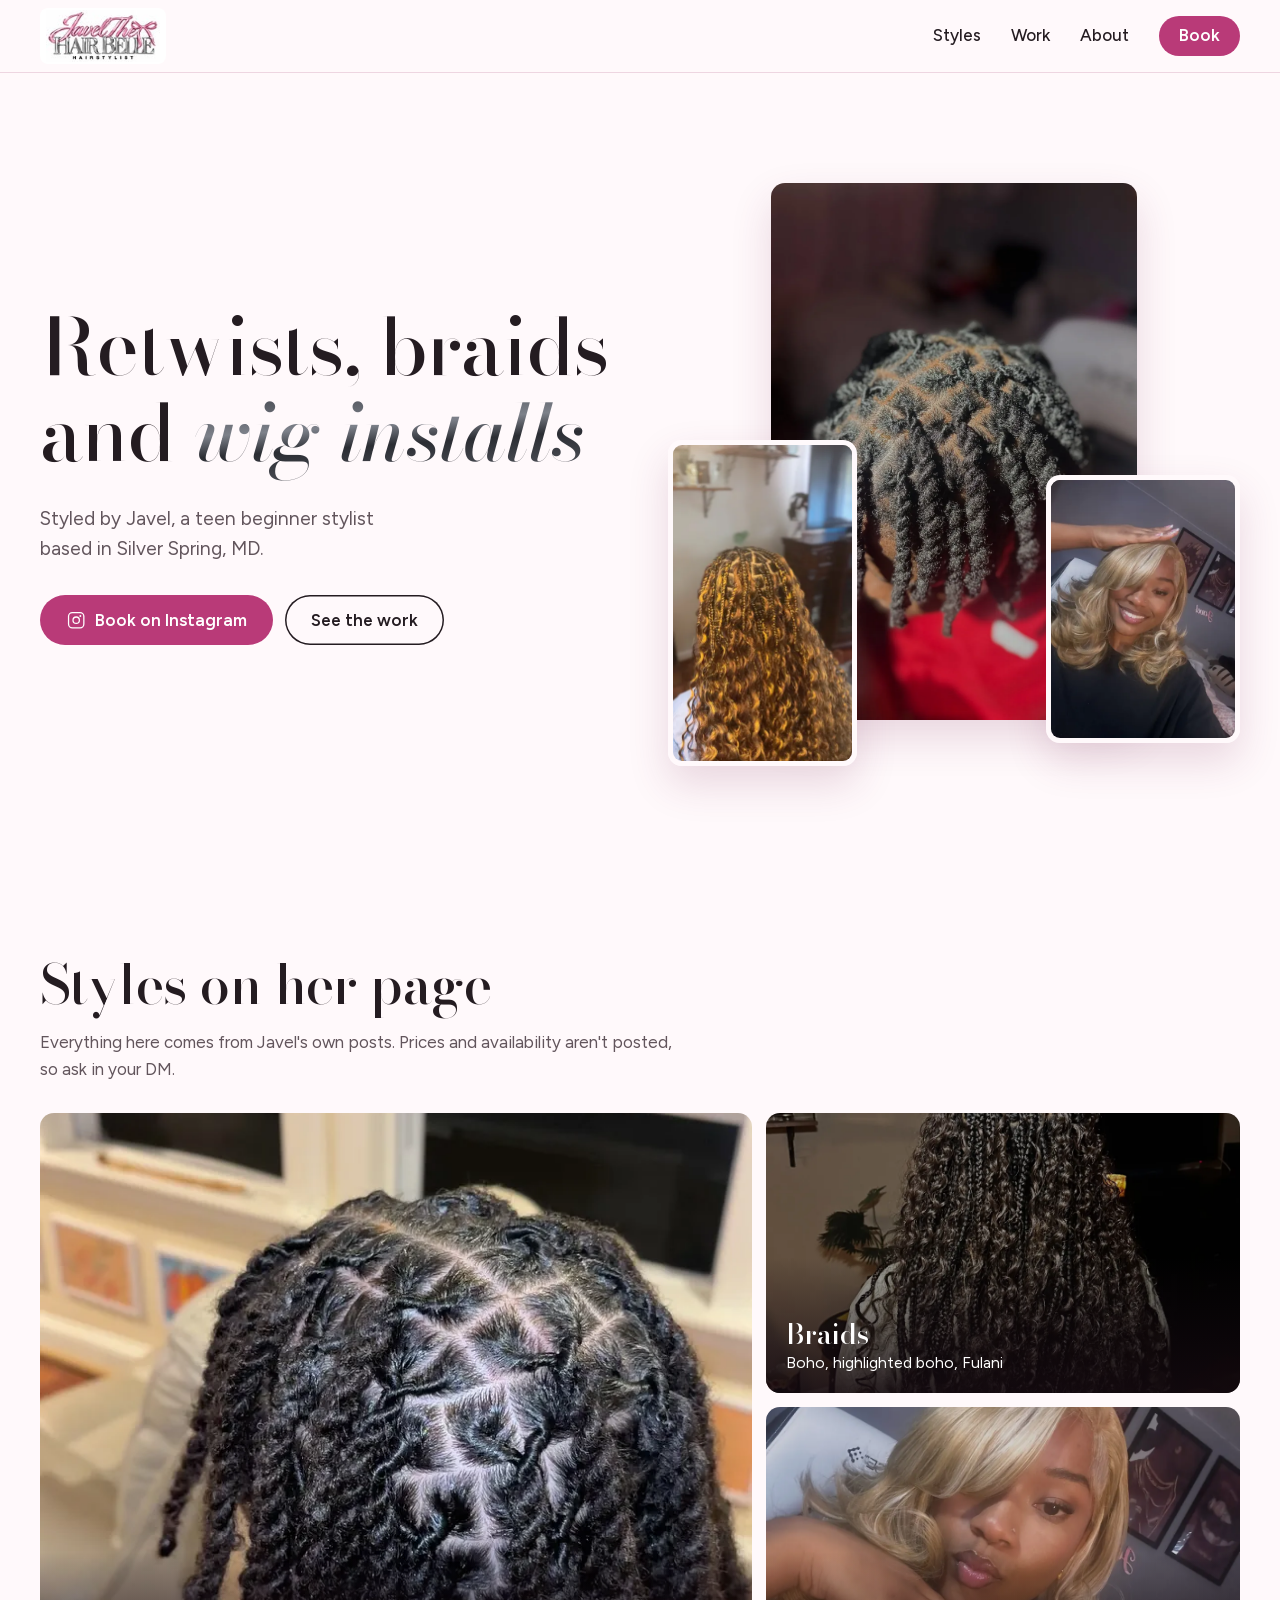
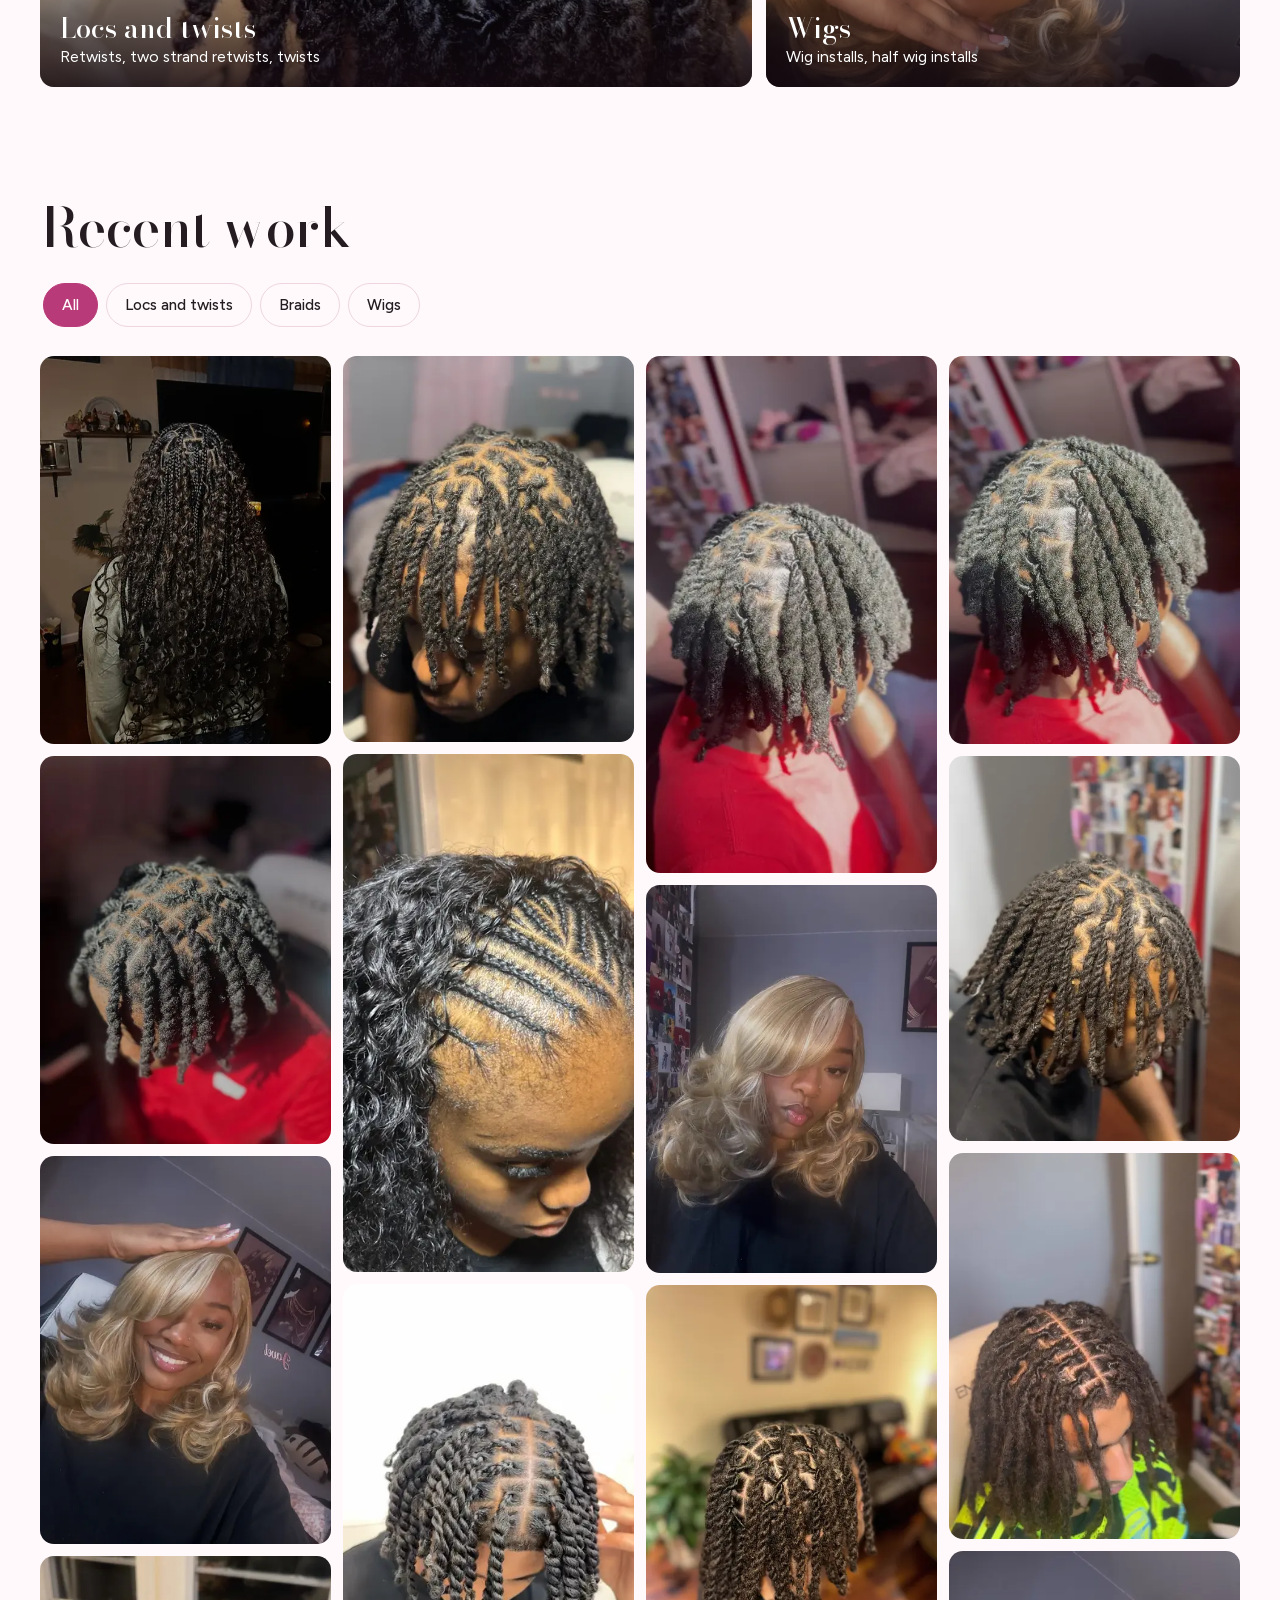
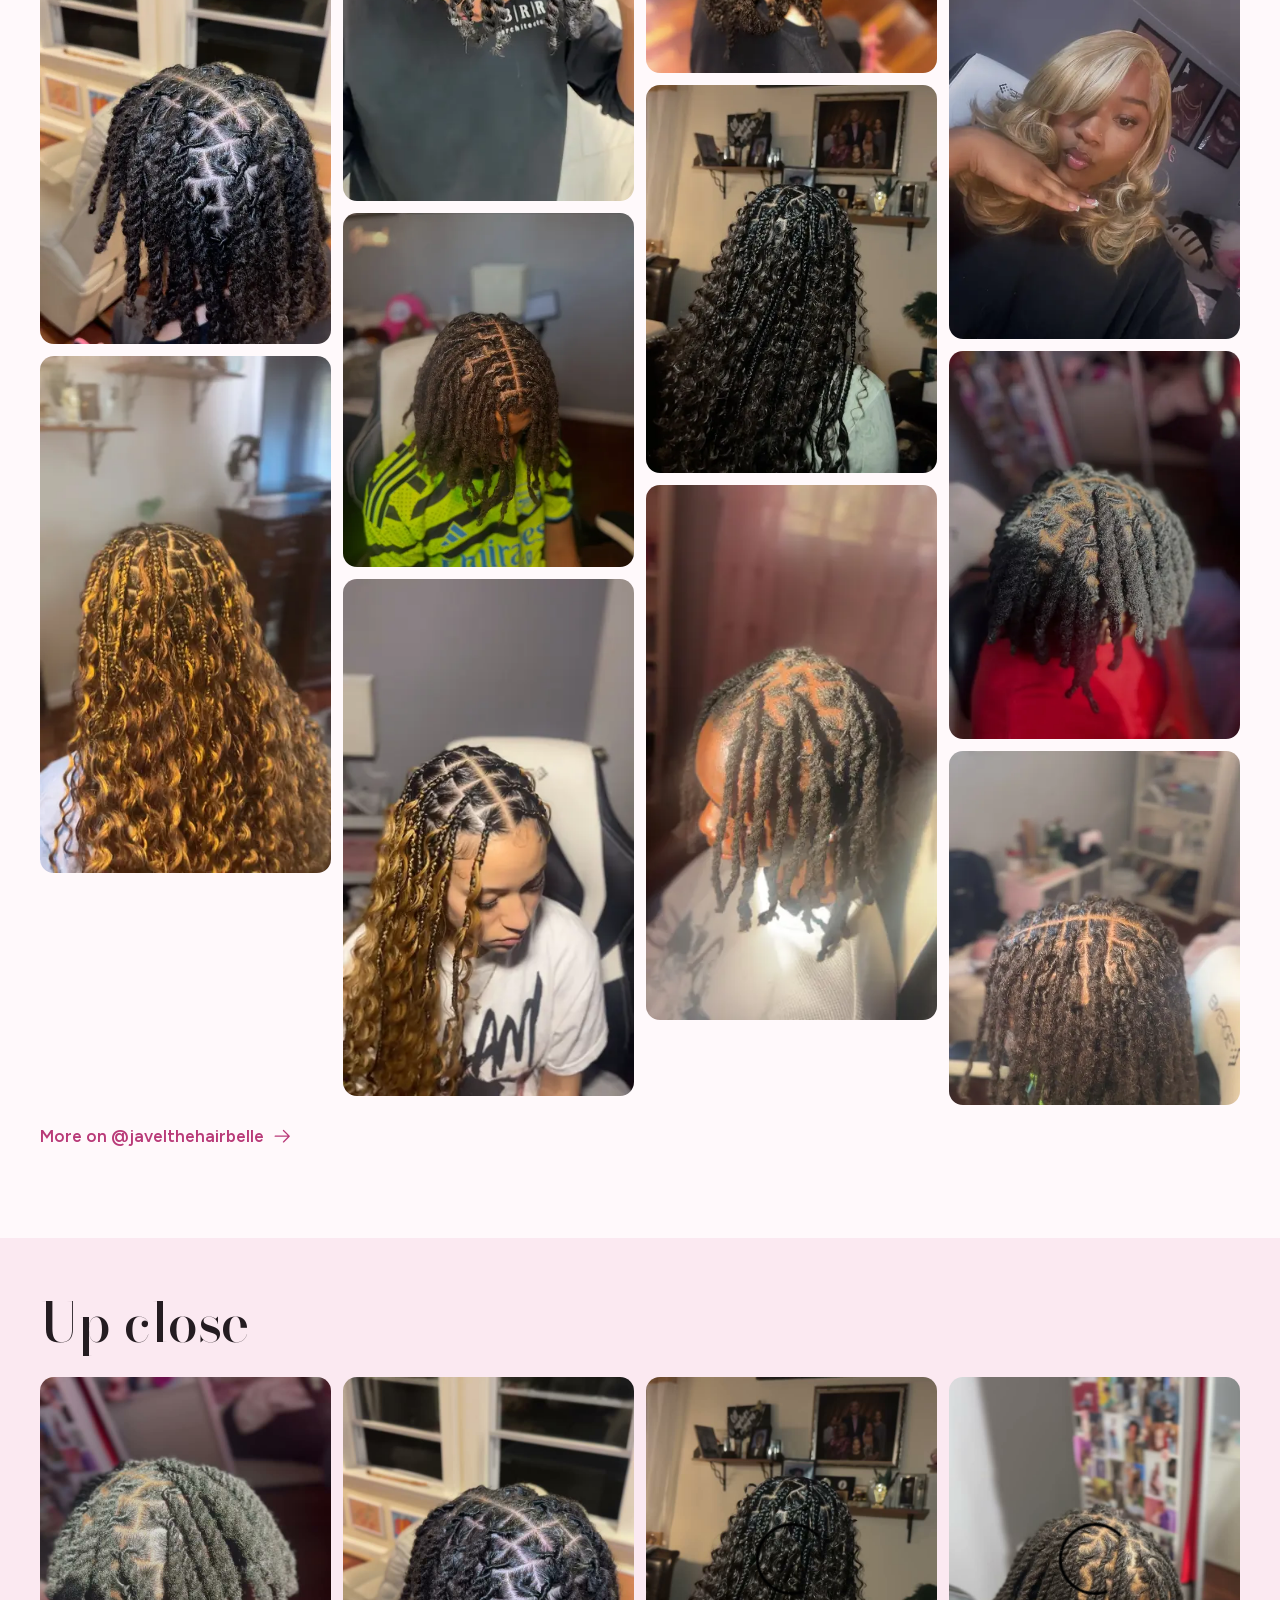
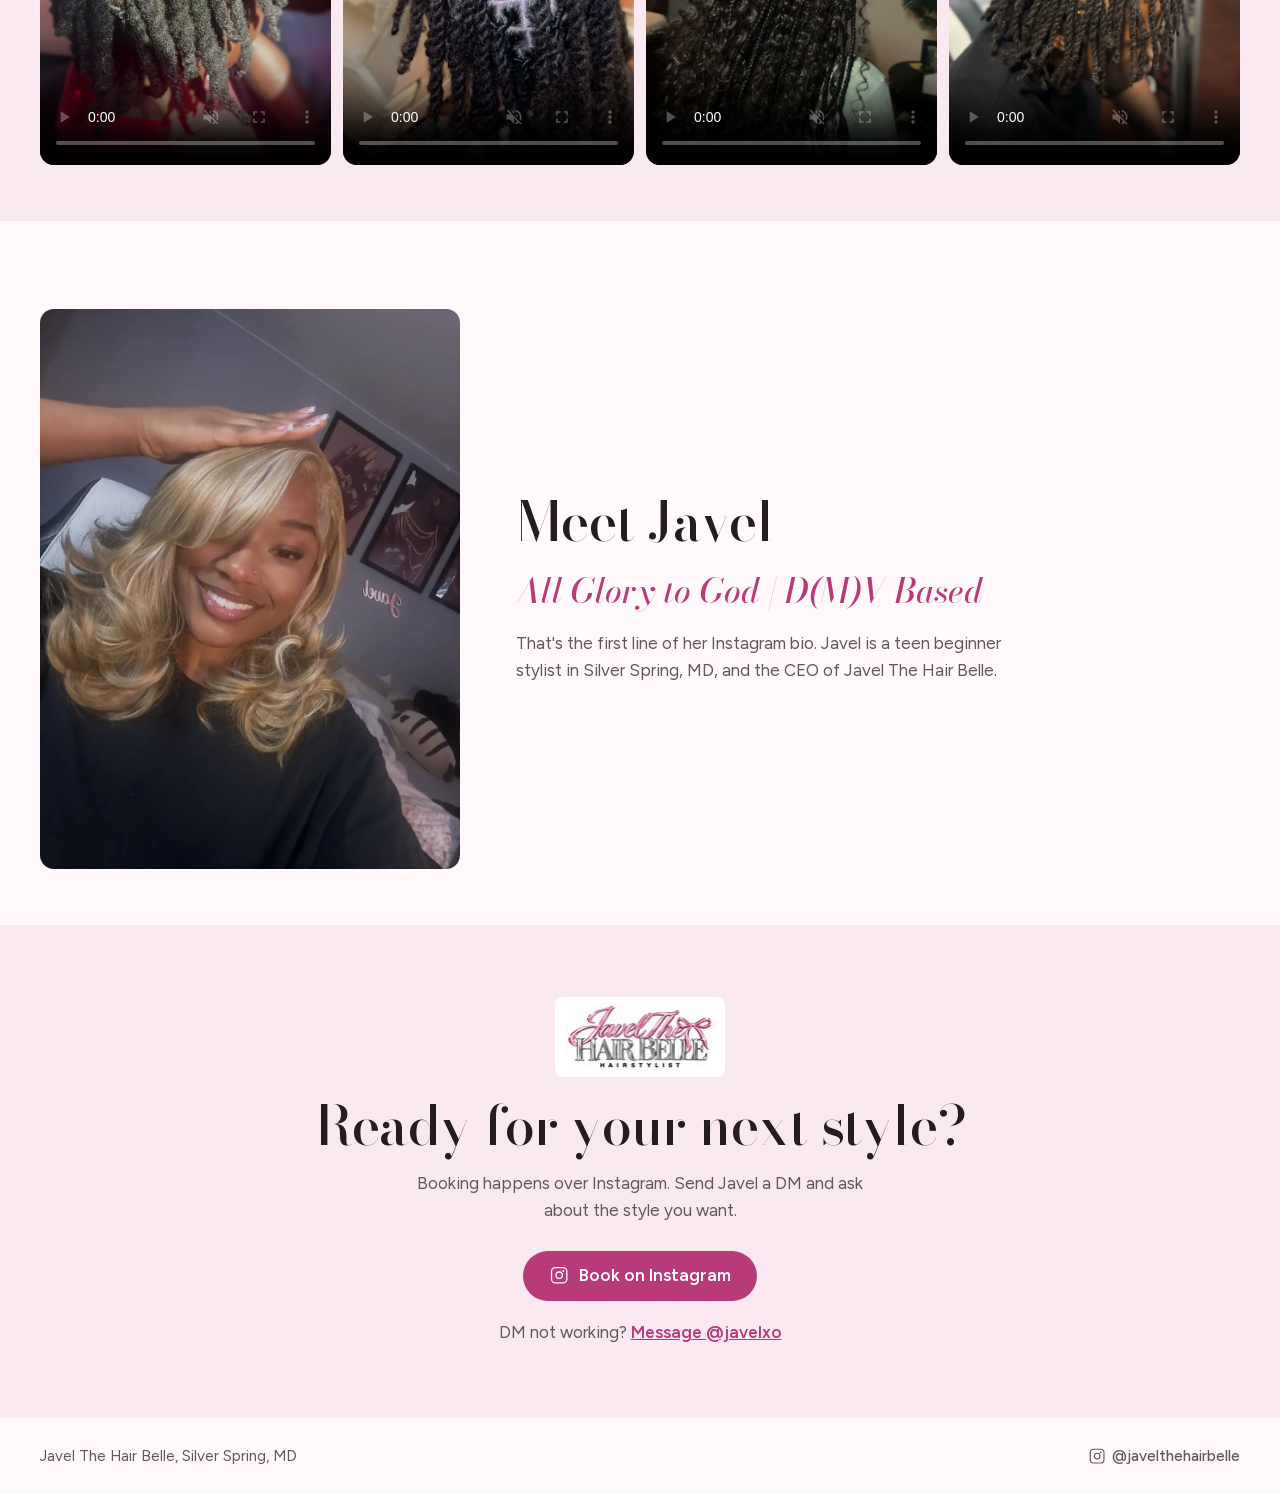
==== index.html @ 920c19b5 "Build Javel The Hair Belle portfolio site from her Instagram Real photos and clips from @javelthehai" ====
<!doctype html>
<html lang="en">
<head>
<meta charset="utf-8">
<meta name="viewport" content="width=device-width, initial-scale=1">
<title>Javel The Hair Belle | Hairstylist in Silver Spring, MD</title>
<meta name="description" content="Retwists, braids and wig installs by Javel, a teen beginner stylist based in Silver Spring, MD. See her work and book on Instagram.">
<meta name="theme-color" content="#fff9fb" media="(prefers-color-scheme: light)">
<meta name="theme-color" content="#171215" media="(prefers-color-scheme: dark)">
<meta property="og:title" content="Javel The Hair Belle">
<meta property="og:description" content="Retwists, braids and wig installs in Silver Spring, MD. Book on Instagram.">
<meta property="og:type" content="website">
<meta property="og:image" content="assets/photos/De4iuTrFjDi_i0-lg.webp">
<link rel="icon" href="assets/brand/icon-180.png">
<link rel="apple-touch-icon" href="assets/brand/icon-180.png">
<link rel="preload" href="assets/fonts/BodoniModa-normal.woff2" as="font" type="font/woff2" crossorigin>
<link rel="preload" href="assets/photos/De4iuTrFjDi_i0-lg.webp" as="image">
<link rel="stylesheet" href="styles.css">
<script type="application/ld+json">{"@context": "https://schema.org", "@type": "HairSalon", "name": "Javel The Hair Belle", "description": "Hairstylist based in Silver Spring, MD. Retwists, braids and wig installs.", "areaServed": "Silver Spring, MD", "sameAs": ["https://www.instagram.com/javelthehairbelle/"]}</script>
</head>
<body>
<a class="skip" href="#main">Skip to content</a>

<header class="top">
  <div class="wrap top-row">
    <a class="logo" href="#main" aria-label="Javel The Hair Belle, back to top"><img src="assets/brand/logo.png" alt="Javel The Hair Belle logo" width="149" height="68"></a>
    <button class="menu-btn" type="button" aria-expanded="false" aria-controls="nav" aria-label="Menu"><svg class="icon" aria-hidden="true" xmlns="http://www.w3.org/2000/svg" viewBox="0 0 256 256" fill="currentColor"><path d="M224,128a8,8,0,0,1-8,8H40a8,8,0,0,1,0-16H216A8,8,0,0,1,224,128ZM40,72H216a8,8,0,0,0,0-16H40a8,8,0,0,0,0,16ZM216,184H40a8,8,0,0,0,0,16H216a8,8,0,0,0,0-16Z"/></svg></button>
    <nav id="nav" aria-label="Main">
      <a href="#styles">Styles</a>
      <a href="#work">Work</a>
      <a href="#about">About</a>
      <a class="btn btn-small" href="#book">Book</a>
    </nav>
  </div>
</header>

<main id="main">
  <section class="hero wrap">
    <div class="hero-copy">
      <h1>Retwists, braids and <em>wig installs</em></h1>
      <p>Styled by Javel, a teen beginner stylist based in Silver Spring, MD.</p>
      <div class="actions">
        <a class="btn" href="https://ig.me/m/javelthehairbelle" target="_blank" rel="noopener"><svg class="icon" aria-hidden="true" xmlns="http://www.w3.org/2000/svg" viewBox="0 0 256 256" fill="currentColor"><path d="M128,80a48,48,0,1,0,48,48A48.05,48.05,0,0,0,128,80Zm0,80a32,32,0,1,1,32-32A32,32,0,0,1,128,160ZM176,24H80A56.06,56.06,0,0,0,24,80v96a56.06,56.06,0,0,0,56,56h96a56.06,56.06,0,0,0,56-56V80A56.06,56.06,0,0,0,176,24Zm40,152a40,40,0,0,1-40,40H80a40,40,0,0,1-40-40V80A40,40,0,0,1,80,40h96a40,40,0,0,1,40,40ZM192,76a12,12,0,1,1-12-12A12,12,0,0,1,192,76Z"/></svg>Book on Instagram</a>
        <a class="btn btn-ghost" href="#work">See the work</a>
      </div>
    </div>
    <div class="hero-art">
      <img class="a" src="assets/photos/De4iuTrFjDi_i0-lg.webp" alt="Fresh retwist with clean zigzag parts, seen from above" width="1050" height="1400" fetchpriority="high">
      <img class="b" src="assets/photos/DeCutHTJZ0e_i0.webp" alt="Long highlighted boho braids in golden blonde and black" width="360" height="640">
      <img class="c" src="assets/photos/Ddg3wsXlnAs_i2.webp" alt="Javel smiling in a honey blonde curled wig with bangs" width="480" height="640">
    </div>
  </section>

  <section class="styles wrap" id="styles">
    <h2>Styles on her page</h2>
    <p class="lede">Everything here comes from Javel's own posts. Prices and availability aren't posted, so ask in your DM.</p>
    <div class="bento">
      <a class="tile t1" href="#work" data-filter="locs">
        <img src="assets/photos/DeUgit7ljA8_i1-lg.webp" alt="" loading="lazy" width="720" height="960">
        <span class="tile-text"><strong>Locs and twists</strong>Retwists, two strand retwists, twists</span>
      </a>
      <a class="tile t2" href="#work" data-filter="braids">
        <img src="assets/photos/Ddz5wMfick7_i1-lg.webp" alt="" loading="lazy" width="1050" height="1400">
        <span class="tile-text"><strong>Braids</strong>Boho, highlighted boho, Fulani</span>
      </a>
      <a class="tile t3" href="#work" data-filter="wigs">
        <img src="assets/photos/Ddg3wsXlnAs_i1-lg.webp" alt="" loading="lazy" width="1050" height="1400">
        <span class="tile-text"><strong>Wigs</strong>Wig installs, half wig installs</span>
      </a>
    </div>
  </section>

  <section class="work wrap" id="work">
    <h2>Recent work</h2>
    <div class="filters" role="group" aria-label="Filter photos by style">
      <button type="button" data-filter="all" aria-pressed="true">All</button>
      <button type="button" data-filter="locs" aria-pressed="false">Locs and twists</button>
      <button type="button" data-filter="braids" aria-pressed="false">Braids</button>
      <button type="button" data-filter="wigs" aria-pressed="false">Wigs</button>
    </div>
    <div class="grid">
        <figure class="shot" data-group="braids"><button type="button" data-index="0" data-full="assets/photos/Ddz5wMfick7_i1-lg.webp" data-post="https://www.instagram.com/p/Ddz5wMfick7/" data-caption="Boho Braids never disappoint" aria-label="Open photo: Long boho braids with curly pieces, seen from behind"><img src="assets/photos/Ddz5wMfick7_i1.webp" alt="Long boho braids with curly pieces, seen from behind" width="480" height="640" loading="lazy" decoding="async"></button></figure>
        <figure class="shot" data-group="locs"><button type="button" data-index="1" data-full="assets/photos/De4iuTrFjDi_i0-lg.webp" data-post="https://www.instagram.com/p/De4iuTrFjDi/" data-caption="It&#x27;s getting tooooo icy out here" aria-label="Open photo: Fresh retwist with clean zigzag parts, seen from above"><img src="assets/photos/De4iuTrFjDi_i0.webp" alt="Fresh retwist with clean zigzag parts, seen from above" width="480" height="640" loading="lazy" decoding="async"></button></figure>
        <figure class="shot" data-group="wigs"><button type="button" data-index="2" data-full="assets/photos/Ddg3wsXlnAs_i2-lg.webp" data-post="https://www.instagram.com/p/Ddg3wsXlnAs/" data-caption="Wig Install on the CEO @javelxo" aria-label="Open photo: Javel smiling in a honey blonde curled wig with bangs"><img src="assets/photos/Ddg3wsXlnAs_i2.webp" alt="Javel smiling in a honey blonde curled wig with bangs" width="480" height="640" loading="lazy" decoding="async"></button></figure>
        <figure class="shot" data-group="locs"><button type="button" data-index="3" data-full="assets/photos/DeUgit7ljA8_i1-lg.webp" data-post="https://www.instagram.com/p/DeUgit7ljA8/" data-caption="Two Strand Retwist" aria-label="Open photo: Two strand retwist on shoulder length locs"><img src="assets/photos/DeUgit7ljA8_i1.webp" alt="Two strand retwist on shoulder length locs" width="480" height="640" loading="lazy" decoding="async"></button></figure>
        <figure class="shot" data-group="braids"><button type="button" data-index="4" data-full="assets/photos/DeCutHTJZ0e_i0-lg.webp" data-post="https://www.instagram.com/reel/DeCutHTJZ0e/" data-caption="Highlighted boho braids" aria-label="Open photo: Long highlighted boho braids in golden blonde and black"><img src="assets/photos/DeCutHTJZ0e_i0.webp" alt="Long highlighted boho braids in golden blonde and black" width="360" height="640" loading="lazy" decoding="async"></button></figure>
        <figure class="shot" data-group="locs"><button type="button" data-index="5" data-full="assets/photos/De0pLo7Fg4z_i1-lg.webp" data-post="https://www.instagram.com/p/De0pLo7Fg4z/" data-caption="Two Strand Retwist" aria-label="Open photo: Two strand retwist with neat parts, seen from above"><img src="assets/photos/De0pLo7Fg4z_i1.webp" alt="Two strand retwist with neat parts, seen from above" width="482" height="640" loading="lazy" decoding="async"></button></figure>
        <figure class="shot" data-group="braids wigs"><button type="button" data-index="6" data-full="assets/photos/DeW0W3KBqu6_i0-lg.webp" data-post="https://www.instagram.com/reel/DeW0W3KBqu6/" data-caption="Fulani Braids + Half Wig Install" aria-label="Open photo: Fulani braids at the front with a curly half wig"><img src="assets/photos/DeW0W3KBqu6_i0.webp" alt="Fulani braids at the front with a curly half wig" width="360" height="640" loading="lazy" decoding="async"></button></figure>
        <figure class="shot" data-group="locs"><button type="button" data-index="7" data-full="assets/photos/Ddl0-rFB58I_i0-lg.webp" data-post="https://www.instagram.com/reel/Ddl0-rFB58I/" data-caption="We heard winters coming so we had to bring out the ice" aria-label="Open photo: Chunky black twists with clean square parts"><img src="assets/photos/Ddl0-rFB58I_i0.webp" alt="Chunky black twists with clean square parts" width="360" height="640" loading="lazy" decoding="async"></button></figure>
        <figure class="shot" data-group="locs"><button type="button" data-index="8" data-full="assets/photos/DdANRCtiXlJ_i0-lg.webp" data-post="https://www.instagram.com/p/DdANRCtiXlJ/" data-caption="Good reliable retwist" aria-label="Open photo: Retwisted locs with straight parts, seen from behind"><img src="assets/photos/DdANRCtiXlJ_i0.webp" alt="Retwisted locs with straight parts, seen from behind" width="526" height="640" loading="lazy" decoding="async"></button></figure>
        <figure class="shot" data-group="braids"><button type="button" data-index="9" data-full="assets/photos/DeZpnrmBKJW_i0-lg.webp" data-post="https://www.instagram.com/reel/DeZpnrmBKJW/" data-caption="This color" aria-label="Open photo: Boho braids with golden brown highlights and crisp parts"><img src="assets/photos/DeZpnrmBKJW_i0.webp" alt="Boho braids with golden brown highlights and crisp parts" width="360" height="640" loading="lazy" decoding="async"></button></figure>
        <figure class="shot" data-group="locs"><button type="button" data-index="10" data-full="assets/photos/De4iTuHhBvc_i0-lg.webp" data-post="https://www.instagram.com/reel/De4iTuHhBvc/" data-caption="Rate the retwist 1-10" aria-label="Open photo: Retwist with zigzag parts on locs"><img src="assets/photos/De4iTuHhBvc_i0.webp" alt="Retwist with zigzag parts on locs" width="360" height="640" loading="lazy" decoding="async"></button></figure>
        <figure class="shot" data-group="wigs"><button type="button" data-index="11" data-full="assets/photos/Ddg3wsXlnAs_i0-lg.webp" data-post="https://www.instagram.com/p/Ddg3wsXlnAs/" data-caption="Wig Install on the CEO @javelxo" aria-label="Open photo: Side view of a honey blonde wig with soft curls"><img src="assets/photos/Ddg3wsXlnAs_i0.webp" alt="Side view of a honey blonde wig with soft curls" width="480" height="640" loading="lazy" decoding="async"></button></figure>
        <figure class="shot" data-group="locs"><button type="button" data-index="12" data-full="assets/photos/DeUgit7ljA8_i0-lg.webp" data-post="https://www.instagram.com/p/DeUgit7ljA8/" data-caption="Two Strand Retwist" aria-label="Open photo: Two strand retwist seen from behind in a living room"><img src="assets/photos/DeUgit7ljA8_i0.webp" alt="Two strand retwist seen from behind in a living room" width="480" height="640" loading="lazy" decoding="async"></button></figure>
        <figure class="shot" data-group="braids"><button type="button" data-index="13" data-full="assets/photos/Ddz5wMfick7_i0-lg.webp" data-post="https://www.instagram.com/p/Ddz5wMfick7/" data-caption="Boho Braids never disappoint" aria-label="Open photo: Boho braids with curly ends, close view from behind"><img src="assets/photos/Ddz5wMfick7_i0.webp" alt="Boho braids with curly ends, close view from behind" width="480" height="640" loading="lazy" decoding="async"></button></figure>
        <figure class="shot" data-group="locs"><button type="button" data-index="14" data-full="assets/photos/De4RaWKBJGE_i0-lg.webp" data-post="https://www.instagram.com/reel/De4RaWKBJGE/" data-caption="Retwist Szn" aria-label="Open photo: Retwisted locs in warm window light, side view"><img src="assets/photos/De4RaWKBJGE_i0.webp" alt="Retwisted locs in warm window light, side view" width="348" height="640" loading="lazy" decoding="async"></button></figure>
        <figure class="shot" data-group="locs"><button type="button" data-index="15" data-full="assets/photos/De4iuTrFjDi_i2-lg.webp" data-post="https://www.instagram.com/p/De4iuTrFjDi/" data-caption="It&#x27;s getting tooooo icy out here" aria-label="Open photo: Close view of a retwist with detailed parts"><img src="assets/photos/De4iuTrFjDi_i2.webp" alt="Close view of a retwist with detailed parts" width="480" height="640" loading="lazy" decoding="async"></button></figure>
        <figure class="shot" data-group="locs"><button type="button" data-index="16" data-full="assets/photos/De0pLo7Fg4z_i0-lg.webp" data-post="https://www.instagram.com/p/De0pLo7Fg4z/" data-caption="Two Strand Retwist" aria-label="Open photo: Two strand retwist from the side"><img src="assets/photos/De0pLo7Fg4z_i0.webp" alt="Two strand retwist from the side" width="483" height="640" loading="lazy" decoding="async"></button></figure>
        <figure class="shot" data-group="locs"><button type="button" data-index="17" data-full="assets/photos/DdANRCtiXlJ_i1-lg.webp" data-post="https://www.instagram.com/p/DdANRCtiXlJ/" data-caption="Good reliable retwist" aria-label="Open photo: Retwisted locs with neat parts, angled from the front"><img src="assets/photos/DdANRCtiXlJ_i1.webp" alt="Retwisted locs with neat parts, angled from the front" width="483" height="640" loading="lazy" decoding="async"></button></figure>
        <figure class="shot" data-group="wigs"><button type="button" data-index="18" data-full="assets/photos/Ddg3wsXlnAs_i1-lg.webp" data-post="https://www.instagram.com/p/Ddg3wsXlnAs/" data-caption="Wig Install on the CEO @javelxo" aria-label="Open photo: Javel posing in a blonde curled wig with bangs"><img src="assets/photos/Ddg3wsXlnAs_i1.webp" alt="Javel posing in a blonde curled wig with bangs" width="480" height="640" loading="lazy" decoding="async"></button></figure>
        <figure class="shot" data-group="locs"><button type="button" data-index="19" data-full="assets/photos/De4iuTrFjDi_i1-lg.webp" data-post="https://www.instagram.com/p/De4iuTrFjDi/" data-caption="It&#x27;s getting tooooo icy out here" aria-label="Open photo: Retwist with zigzag parts, side angle"><img src="assets/photos/De4iuTrFjDi_i1.webp" alt="Retwist with zigzag parts, side angle" width="480" height="640" loading="lazy" decoding="async"></button></figure>
        <figure class="shot" data-group="locs"><button type="button" data-index="20" data-full="assets/photos/DdANRCtiXlJ_i2-lg.webp" data-post="https://www.instagram.com/p/DdANRCtiXlJ/" data-caption="Good reliable retwist" aria-label="Open photo: Long locs freshly retwisted, seen from behind"><img src="assets/photos/DdANRCtiXlJ_i2.webp" alt="Long locs freshly retwisted, seen from behind" width="526" height="640" loading="lazy" decoding="async"></button></figure>
    </div>
    <a class="more" href="https://www.instagram.com/javelthehairbelle/" target="_blank" rel="noopener">More on @javelthehairbelle <svg class="icon" aria-hidden="true" xmlns="http://www.w3.org/2000/svg" viewBox="0 0 256 256" fill="currentColor"><path d="M221.66,133.66l-72,72a8,8,0,0,1-11.32-11.32L196.69,136H40a8,8,0,0,1,0-16H196.69L138.34,61.66a8,8,0,0,1,11.32-11.32l72,72A8,8,0,0,1,221.66,133.66Z"/></svg></a>
  </section>

  <section class="clips" aria-labelledby="clips-title">
    <div class="wrap">
      <h2 id="clips-title">Up close</h2>
    </div>
    <div class="clip-row">
        <video muted loop playsinline preload="none" poster="assets/clips/De4iuTrFjDi_v0.jpg" aria-label="Retwist close-up video"><source src="assets/clips/De4iuTrFjDi_v0.mp4" type="video/mp4"></video>
        <video muted loop playsinline preload="none" poster="assets/clips/DeUgit7ljA8_v0.jpg" aria-label="Two strand retwist close-up video"><source src="assets/clips/DeUgit7ljA8_v0.mp4" type="video/mp4"></video>
        <video muted loop playsinline preload="none" poster="assets/clips/Ddz5wMfick7_v0.jpg" aria-label="Boho braids close-up video"><source src="assets/clips/Ddz5wMfick7_v0.mp4" type="video/mp4"></video>
        <video muted loop playsinline preload="none" poster="assets/clips/De0pLo7Fg4z_v0.jpg" aria-label="Two strand retwist video from the side"><source src="assets/clips/De0pLo7Fg4z_v0.mp4" type="video/mp4"></video>
    </div>
  </section>

  <section class="about wrap" id="about">
    <img src="assets/photos/Ddg3wsXlnAs_i2-lg.webp" alt="Javel smiling in a honey blonde curled wig with bangs" loading="lazy" width="1050" height="1400">
    <div>
      <h2>Meet Javel</h2>
      <blockquote>All Glory to God | D(M)V Based</blockquote>
      <p>That's the first line of her Instagram bio. Javel is a teen beginner stylist in Silver Spring, MD, and the CEO of Javel The Hair Belle.</p>
    </div>
  </section>

  <section class="book" id="book">
    <div class="wrap">
      <img class="book-logo" src="assets/brand/logo.png" alt="" width="149" height="68">
      <h2>Ready for your next style?</h2>
      <p>Booking happens over Instagram. Send Javel a DM and ask about the style you want.</p>
      <a class="btn" href="https://ig.me/m/javelthehairbelle" target="_blank" rel="noopener"><svg class="icon" aria-hidden="true" xmlns="http://www.w3.org/2000/svg" viewBox="0 0 256 256" fill="currentColor"><path d="M128,80a48,48,0,1,0,48,48A48.05,48.05,0,0,0,128,80Zm0,80a32,32,0,1,1,32-32A32,32,0,0,1,128,160ZM176,24H80A56.06,56.06,0,0,0,24,80v96a56.06,56.06,0,0,0,56,56h96a56.06,56.06,0,0,0,56-56V80A56.06,56.06,0,0,0,176,24Zm40,152a40,40,0,0,1-40,40H80a40,40,0,0,1-40-40V80A40,40,0,0,1,80,40h96a40,40,0,0,1,40,40ZM192,76a12,12,0,1,1-12-12A12,12,0,0,1,192,76Z"/></svg>Book on Instagram</a>
      <p class="alt">DM not working? <a href="https://ig.me/m/javelxo" target="_blank" rel="noopener">Message @javelxo</a></p>
    </div>
  </section>
</main>

<footer class="foot wrap">
  <span>Javel The Hair Belle, Silver Spring, MD</span>
  <a href="https://www.instagram.com/javelthehairbelle/" target="_blank" rel="noopener"><svg class="icon" aria-hidden="true" xmlns="http://www.w3.org/2000/svg" viewBox="0 0 256 256" fill="currentColor"><path d="M128,80a48,48,0,1,0,48,48A48.05,48.05,0,0,0,128,80Zm0,80a32,32,0,1,1,32-32A32,32,0,0,1,128,160ZM176,24H80A56.06,56.06,0,0,0,24,80v96a56.06,56.06,0,0,0,56,56h96a56.06,56.06,0,0,0,56-56V80A56.06,56.06,0,0,0,176,24Zm40,152a40,40,0,0,1-40,40H80a40,40,0,0,1-40-40V80A40,40,0,0,1,80,40h96a40,40,0,0,1,40,40ZM192,76a12,12,0,1,1-12-12A12,12,0,0,1,192,76Z"/></svg>@javelthehairbelle</a>
</footer>

<a class="sticky-book" href="https://ig.me/m/javelthehairbelle" target="_blank" rel="noopener"><svg class="icon" aria-hidden="true" xmlns="http://www.w3.org/2000/svg" viewBox="0 0 256 256" fill="currentColor"><path d="M128,80a48,48,0,1,0,48,48A48.05,48.05,0,0,0,128,80Zm0,80a32,32,0,1,1,32-32A32,32,0,0,1,128,160ZM176,24H80A56.06,56.06,0,0,0,24,80v96a56.06,56.06,0,0,0,56,56h96a56.06,56.06,0,0,0,56-56V80A56.06,56.06,0,0,0,176,24Zm40,152a40,40,0,0,1-40,40H80a40,40,0,0,1-40-40V80A40,40,0,0,1,80,40h96a40,40,0,0,1,40,40ZM192,76a12,12,0,1,1-12-12A12,12,0,0,1,192,76Z"/></svg>Book on Instagram</a>

<dialog class="box" aria-label="Photo viewer">
  <button class="box-close" type="button" aria-label="Close"><svg class="icon" aria-hidden="true" xmlns="http://www.w3.org/2000/svg" viewBox="0 0 256 256" fill="currentColor"><path d="M205.66,194.34a8,8,0,0,1-11.32,11.32L128,139.31,61.66,205.66a8,8,0,0,1-11.32-11.32L116.69,128,50.34,61.66A8,8,0,0,1,61.66,50.34L128,116.69l66.34-66.35a8,8,0,0,1,11.32,11.32L139.31,128Z"/></svg></button>
  <button class="box-nav prev" type="button" aria-label="Previous photo"><svg class="icon" aria-hidden="true" xmlns="http://www.w3.org/2000/svg" viewBox="0 0 256 256" fill="currentColor"><path d="M165.66,202.34a8,8,0,0,1-11.32,11.32l-80-80a8,8,0,0,1,0-11.32l80-80a8,8,0,0,1,11.32,11.32L91.31,128Z"/></svg></button>
  <figure>
    <img alt="">
    <figcaption><span></span><a target="_blank" rel="noopener">View post <svg class="icon" aria-hidden="true" xmlns="http://www.w3.org/2000/svg" viewBox="0 0 256 256" fill="currentColor"><path d="M221.66,133.66l-72,72a8,8,0,0,1-11.32-11.32L196.69,136H40a8,8,0,0,1,0-16H196.69L138.34,61.66a8,8,0,0,1,11.32-11.32l72,72A8,8,0,0,1,221.66,133.66Z"/></svg></a></figcaption>
  </figure>
  <button class="box-nav next" type="button" aria-label="Next photo"><svg class="icon" aria-hidden="true" xmlns="http://www.w3.org/2000/svg" viewBox="0 0 256 256" fill="currentColor"><path d="M181.66,133.66l-80,80a8,8,0,0,1-11.32-11.32L164.69,128,90.34,53.66a8,8,0,0,1,11.32-11.32l80,80A8,8,0,0,1,181.66,133.66Z"/></svg></button>
</dialog>

<script src="script.js" defer></script>
</body>
</html>
---- styles.css ----
@font-face { font-family: "Bodoni Moda"; src: url(assets/fonts/BodoniModa-normal.woff2) format("woff2"); font-weight: 400 700; font-style: normal; font-display: swap; }
@font-face { font-family: "Bodoni Moda"; src: url(assets/fonts/BodoniModa-italic.woff2) format("woff2"); font-weight: 400 700; font-style: italic; font-display: swap; }
@font-face { font-family: "Figtree"; src: url(assets/fonts/Figtree-normal.woff2) format("woff2"); font-weight: 400 700; font-display: swap; }

/* Colors come from her logo: satin pink script on chrome lettering. */
:root {
  --bg: #fff9fb;
  --tint: #fbe9f1;
  --text: #241c21;
  --muted: #62555c;
  --line: #eed6e1;
  --pink: #b93a78;
  --on-pink: #fff;
  --chrome: linear-gradient(176deg, #33363c 8%, #7d818a 44%, #2b2d33 58%, #5d6068 92%);
  --radius: 14px;
  --shadow: 0 18px 40px rgb(120 40 80 / .16);
  --ease: cubic-bezier(.16, 1, .3, 1);
}
@media (prefers-color-scheme: dark) {
  :root {
    --bg: #171215;
    --tint: #24191f;
    --text: #f7eff3;
    --muted: #c4b5bd;
    --line: #3a2a32;
    --pink: #f28dbb;
    --on-pink: #2a1420;
    --chrome: linear-gradient(176deg, #f4f5f7 8%, #a9adb5 46%, #e8e9ec 60%, #b9bcc3 92%);
    --shadow: 0 18px 40px rgb(0 0 0 / .45);
  }
}

* { box-sizing: border-box; }
html { scroll-behavior: smooth; scroll-padding-top: 88px; -webkit-text-size-adjust: 100%; }
body { margin: 0; background: var(--bg); color: var(--text); font: 400 17px/1.6 Figtree, system-ui, sans-serif; }
img, video { display: block; max-width: 100%; }
a { color: inherit; }
h1, h2 { font-family: "Bodoni Moda", Didot, serif; font-weight: 500; letter-spacing: -.01em; line-height: 1.08; margin: 0; }
h2 { font-size: clamp(2.2rem, 5vw, 3.4rem); }
.wrap { width: min(1240px, 100%); margin-inline: auto; padding-inline: 20px; }
.icon { width: 1.2em; height: 1.2em; flex: none; }
:focus-visible { outline: 3px solid var(--pink); outline-offset: 3px; border-radius: 4px; }

.skip { position: absolute; left: 12px; top: -60px; z-index: 30; background: var(--pink); color: var(--on-pink); padding: 10px 14px; border-radius: 8px; }
.skip:focus { top: 12px; }

.btn { display: inline-flex; align-items: center; justify-content: center; gap: 9px; min-height: 50px; padding: 0 26px; border-radius: 999px; background: var(--pink); color: var(--on-pink); font-weight: 600; text-decoration: none; white-space: nowrap; transition: transform .25s var(--ease), box-shadow .25s var(--ease); }
.btn:hover { transform: translateY(-2px); box-shadow: var(--shadow); }
.btn:active { transform: scale(.98); }
.btn-ghost { background: transparent; color: var(--text); box-shadow: inset 0 0 0 1.5px var(--text); }
.btn-small { min-height: 40px; padding: 0 20px; }

.top { position: sticky; top: 0; z-index: 10; background: color-mix(in srgb, var(--bg) 92%, transparent); backdrop-filter: blur(10px); border-bottom: 1px solid var(--line); }
.top-row { display: flex; align-items: center; justify-content: space-between; height: 72px; }
/* The only logo file available is 150px wide, so it stays small. White chip keeps it clean in dark mode. */
.logo { display: block; background: #fff; border-radius: 8px; padding: 2px 6px; }
.logo img { height: 52px; width: auto; }
.top nav { display: flex; align-items: center; gap: 30px; }
.top nav a:not(.btn) { text-decoration: none; font-weight: 500; }
.top nav a:not(.btn):hover { color: var(--pink); }
.menu-btn { display: none; width: 46px; height: 46px; place-items: center; background: none; border: 0; color: var(--text); font-size: 22px; cursor: pointer; }

.hero { display: grid; grid-template-columns: 1fr 1fr; gap: 56px; align-items: center; padding-block: 48px 72px; min-height: calc(100dvh - 73px); }
.hero h1 { font-size: clamp(3rem, 6.2vw, 5.2rem); padding-bottom: .08em; }
.hero h1 em { font-style: italic; color: transparent; background: var(--chrome); -webkit-background-clip: text; background-clip: text; padding-right: .08em; }
.hero p { font-size: 1.2rem; color: var(--muted); max-width: 30ch; margin: 22px 0 30px; }
.actions { display: flex; flex-wrap: wrap; gap: 12px; }
.hero-art { position: relative; aspect-ratio: 1 / 1.02; }
.hero-art img { position: absolute; object-fit: cover; border-radius: var(--radius); box-shadow: var(--shadow); }
.hero-art .a { width: 64%; height: 92%; left: 18%; top: 0; }
.hero-art .b { width: 33%; height: 56%; left: 0; bottom: 0; border: 5px solid var(--bg); }
.hero-art .c { width: 34%; height: 46%; right: 0; bottom: 4%; border: 5px solid var(--bg); }

.styles { padding-block: 56px; }
.lede { color: var(--muted); max-width: 58ch; margin: 14px 0 30px; }
.bento { display: grid; grid-template-columns: 1.5fr 1fr; grid-template-rows: 280px 280px; gap: 14px; }
.tile { position: relative; overflow: hidden; border-radius: var(--radius); text-decoration: none; color: #fff; background: #2a2026; }
.tile.t1 { grid-row: span 2; }
.tile img { width: 100%; height: 100%; object-fit: cover; transition: transform .7s var(--ease); }
.tile:hover img { transform: scale(1.04); }
.tile-text { position: absolute; inset: auto 0 0; padding: 60px 20px 18px; background: linear-gradient(transparent, rgb(20 10 16 / .82)); font-size: .98rem; }
.tile-text strong { display: block; font: 500 1.75rem/1.15 "Bodoni Moda", serif; }

.work { padding-block: 56px; }
.filters { display: flex; gap: 8px; margin: 22px 0 26px; overflow-x: auto; scrollbar-width: none; padding: 3px; }
.filters button { flex: none; min-height: 44px; padding: 0 18px; border-radius: 999px; border: 1.5px solid var(--line); background: none; color: var(--text); font: 500 .96rem Figtree, sans-serif; cursor: pointer; transition: background .2s, color .2s; }
.filters button:hover { border-color: var(--pink); }
.filters button[aria-pressed="true"] { background: var(--pink); border-color: var(--pink); color: var(--on-pink); }
.grid { columns: 4; column-gap: 12px; }
.shot { margin: 0 0 12px; break-inside: avoid; }
.shot[hidden] { display: none; }
.shot button { display: block; width: 100%; padding: 0; border: 0; background: var(--tint); border-radius: var(--radius); overflow: hidden; cursor: zoom-in; }
.shot img { width: 100%; height: auto; transition: transform .6s var(--ease); }
.shot button:hover img { transform: scale(1.03); }
.more { display: inline-flex; align-items: center; gap: 8px; margin-top: 18px; color: var(--pink); font-weight: 600; text-decoration: none; }
.more:hover { text-decoration: underline; }

.clips { background: var(--tint); padding-block: 56px; margin-block: 32px; }
.clip-row { display: grid; grid-auto-flow: column; grid-auto-columns: minmax(230px, 1fr); gap: 12px; overflow-x: auto; scroll-snap-type: x proximity; width: min(1240px, 100%); margin: 24px auto 0; padding-inline: 20px; }
.clip-row video { width: 100%; aspect-ratio: 3 / 4; object-fit: cover; border-radius: var(--radius); scroll-snap-align: center; background: var(--line); }

.about { display: grid; grid-template-columns: minmax(0, 420px) 1fr; gap: 56px; align-items: center; padding-block: 56px; }
.about img { border-radius: var(--radius); width: 100%; height: auto; }
.about blockquote { margin: 18px 0; font: italic 500 clamp(1.5rem, 3vw, 2.1rem)/1.25 "Bodoni Moda", serif; color: var(--pink); }
.about p { color: var(--muted); max-width: 46ch; margin: 0; }

.book { background: var(--tint); text-align: center; padding-block: 72px; }
.book-logo { width: 150px; height: auto; margin: 0 auto 20px; padding: 6px 10px; background: #fff; border-radius: 8px; box-sizing: content-box; }
.book p { color: var(--muted); max-width: 44ch; margin: 14px auto 26px; }
.book .alt { margin: 18px auto 0; }
.book .alt a { color: var(--pink); font-weight: 600; }

.foot { display: flex; flex-wrap: wrap; justify-content: space-between; gap: 10px; padding-block: 26px; color: var(--muted); font-size: .95rem; }
.foot a { display: inline-flex; align-items: center; gap: 6px; text-decoration: none; font-weight: 500; }
.foot a:hover { color: var(--pink); }

.sticky-book { display: none; }

.box { border: 0; padding: 0; background: rgb(18 10 14 / .96); color: #fff; width: 100vw; height: 100dvh; max-width: none; max-height: none; }
.box::backdrop { background: rgb(18 10 14 / .96); }
.box[open] { display: grid; grid-template-columns: 64px minmax(0, 1fr) 64px; align-items: center; }
.box figure { margin: 0; grid-column: 2; display: grid; justify-items: center; gap: 12px; }
.box img { max-height: calc(100dvh - 96px); max-width: 100%; width: auto; border-radius: 8px; }
.box figcaption { display: flex; flex-wrap: wrap; justify-content: center; gap: 4px 18px; font-size: .98rem; padding-inline: 8px; }
.box figcaption a { display: inline-flex; align-items: center; gap: 6px; color: #f7a9cd; font-weight: 600; }
.box button { display: grid; place-items: center; width: 48px; height: 48px; border: 0; border-radius: 999px; background: rgb(255 255 255 / .12); color: #fff; font-size: 20px; cursor: pointer; }
.box button:hover { background: rgb(255 255 255 / .24); }
.box .prev { grid-column: 1; grid-row: 1; justify-self: center; }
.box .next { grid-column: 3; grid-row: 1; justify-self: center; }
.box-close { position: absolute; top: 12px; right: 12px; z-index: 1; }

@media (prefers-reduced-motion: no-preference) {
  .hero-copy > * { animation: rise .8s var(--ease) both; }
  .hero-copy > :nth-child(2) { animation-delay: .08s; }
  .hero-copy > :nth-child(3) { animation-delay: .16s; }
  .hero-art img { animation: rise .9s var(--ease) both .1s; }
  .hero-art .b { animation-delay: .22s; }
  .hero-art .c { animation-delay: .32s; }
  @keyframes rise { from { opacity: 0; transform: translateY(18px); } }
}
@media (prefers-reduced-motion: reduce) {
  html { scroll-behavior: auto; }
  *, *::before, *::after { transition: none !important; animation: none !important; }
}

@media (max-width: 1000px) {
  .grid { columns: 3; }
}
@media (max-width: 767px) {
  body { padding-bottom: 76px; }
  .top-row { height: 64px; }
  .logo img { height: 46px; }
  .menu-btn { display: grid; }
  .top nav { display: none; position: absolute; inset: 100% 0 auto; flex-direction: column; align-items: stretch; gap: 0; padding: 8px 20px 18px; background: var(--bg); border-bottom: 1px solid var(--line); box-shadow: var(--shadow); }
  .top nav.open { display: flex; }
  .top nav a:not(.btn) { padding: 13px 0; font-size: 1.1rem; }
  .top nav .btn { margin-top: 8px; min-height: 48px; }
  .hero { grid-template-columns: 1fr; gap: 32px; padding-block: 28px 40px; min-height: 0; }
  .hero h1 { font-size: clamp(2.2rem, 10.6vw, 3rem); }
  .hero p { margin: 16px 0 22px; }
  .filters { flex-wrap: wrap; overflow: visible; }
  .actions .btn { flex: 1 1 auto; }
  .styles, .work, .about { padding-block: 40px; }
  .bento { grid-template-columns: 1fr 1fr; grid-template-rows: 300px 230px; }
  .tile.t1 { grid-row: auto; grid-column: span 2; }
  .tile-text { padding: 50px 14px 14px; font-size: .9rem; }
  .tile-text strong { font-size: 1.45rem; }
  .grid { columns: 2; column-gap: 8px; }
  .shot { margin-bottom: 8px; }
  .clips { padding-block: 40px; margin-block: 16px; }
  .clip-row { grid-auto-columns: 62vw; }
  .about { grid-template-columns: 1fr; gap: 26px; }
  .book { padding-block: 52px; }
  .foot { justify-content: center; text-align: center; }
  .sticky-book { position: fixed; z-index: 9; left: 12px; right: 12px; bottom: calc(10px + env(safe-area-inset-bottom)); display: flex; align-items: center; justify-content: center; gap: 9px; min-height: 54px; border-radius: 999px; background: var(--pink); color: var(--on-pink); font-weight: 600; text-decoration: none; box-shadow: var(--shadow); }
  .box[open] { grid-template-columns: 1fr 1fr; grid-template-rows: minmax(0, 1fr) auto; }
  .box figure { grid-column: 1 / -1; grid-row: 1; }
  .box img { max-height: calc(100dvh - 150px); }
  .box .prev, .box .next { grid-row: 2; margin-bottom: 14px; }
  .box .prev { grid-column: 1; }
  .box .next { grid-column: 2; }
}
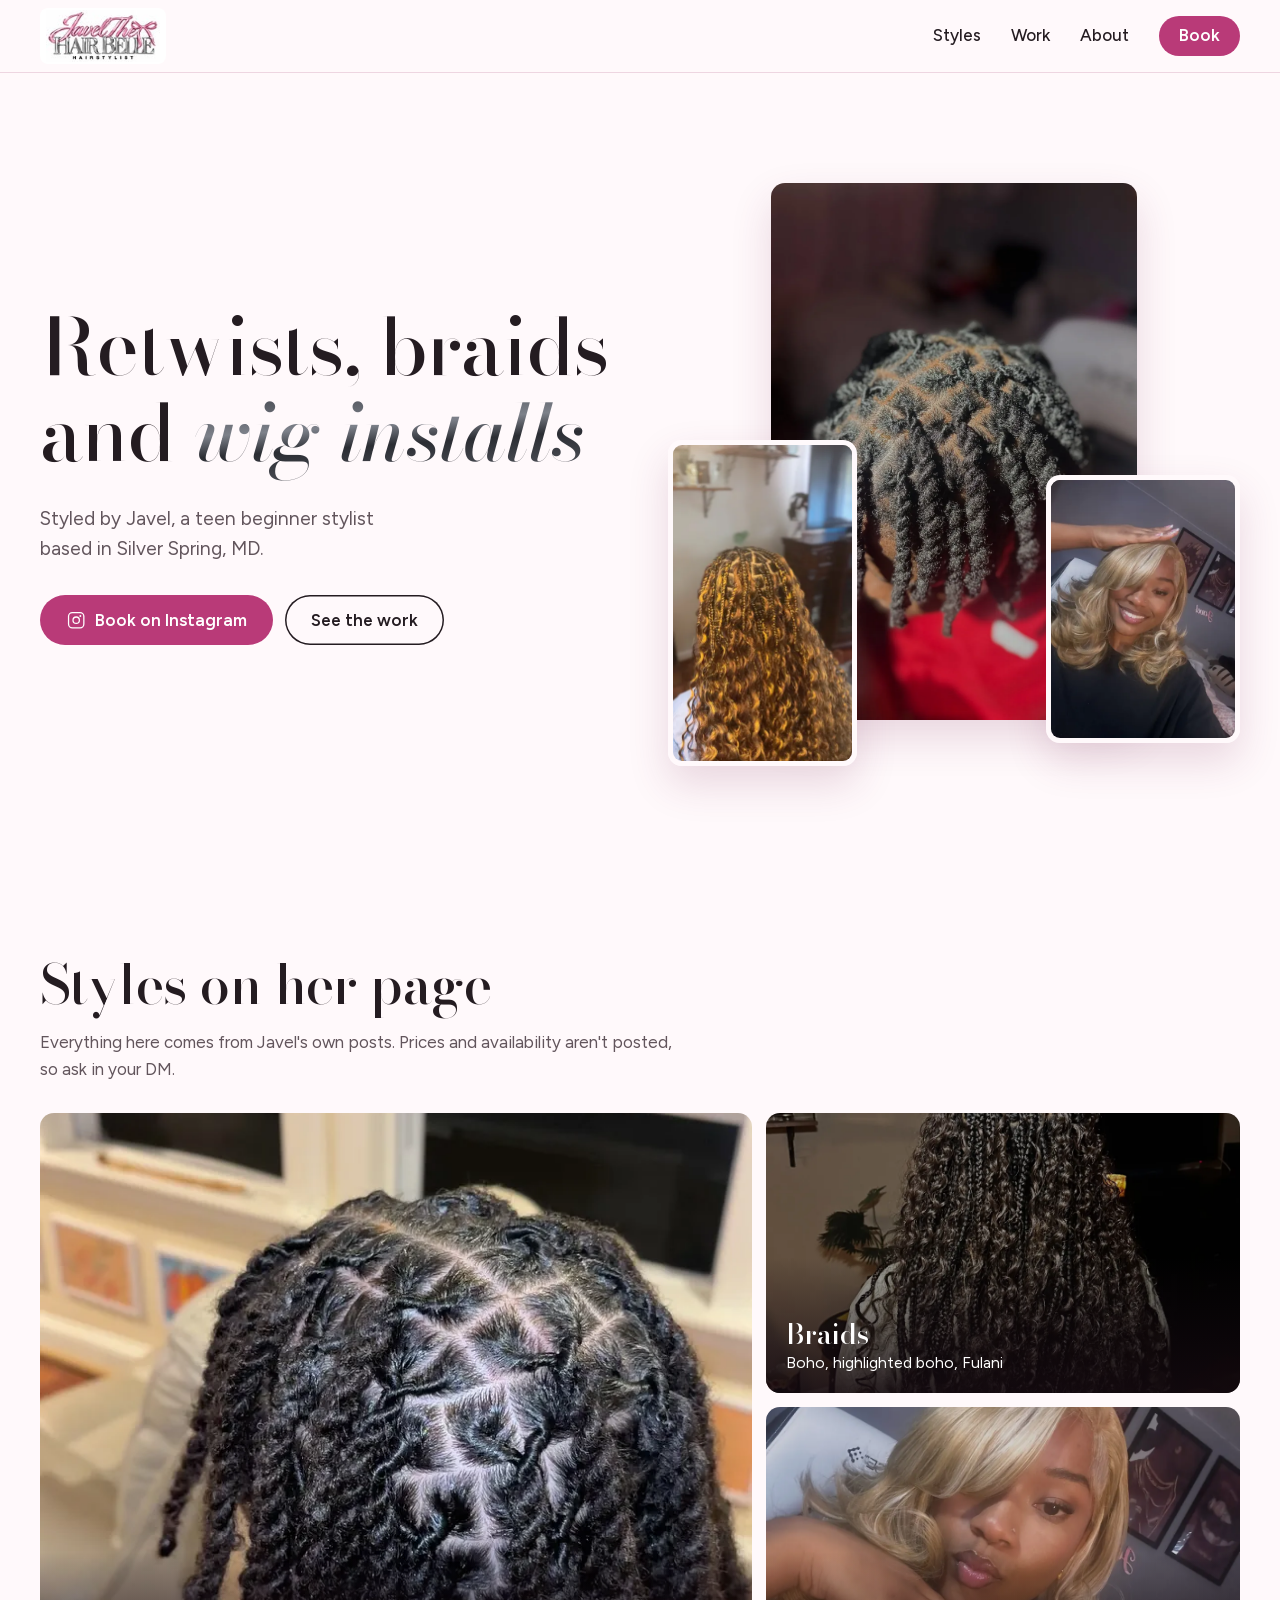
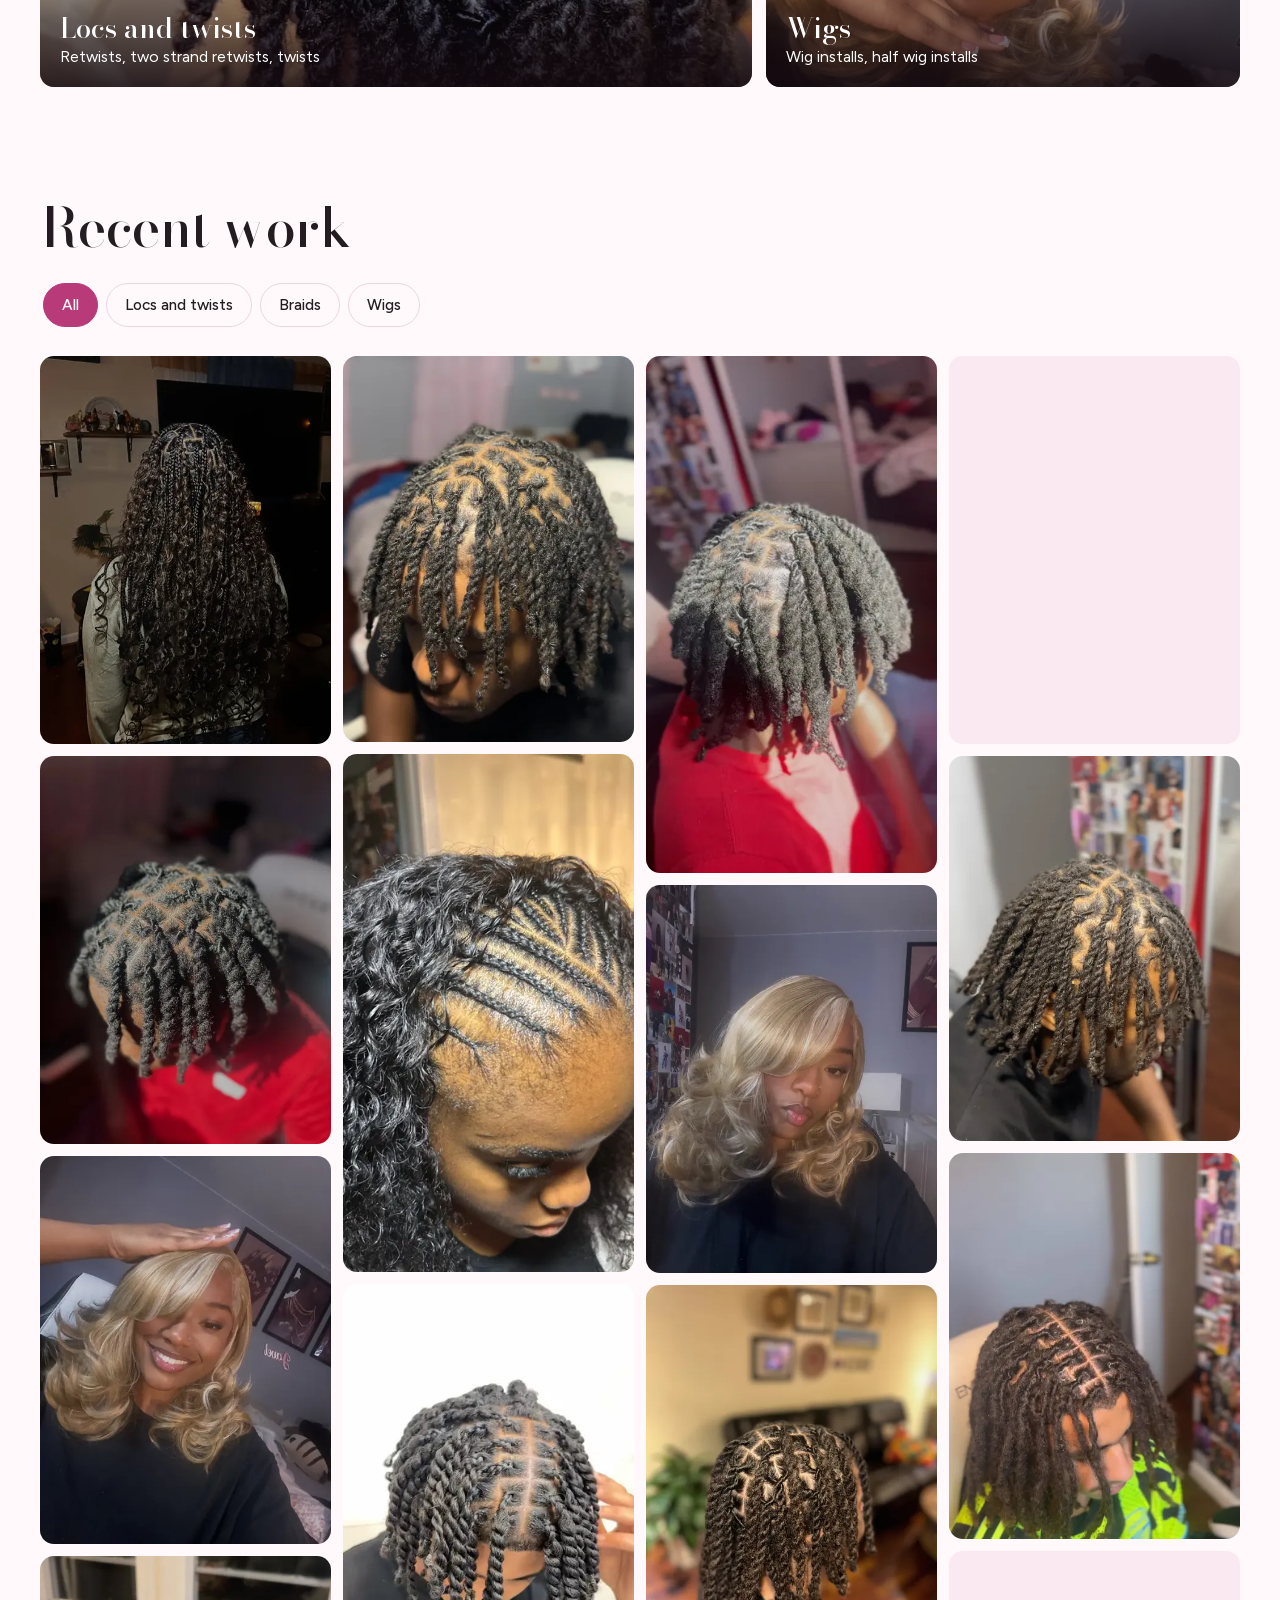
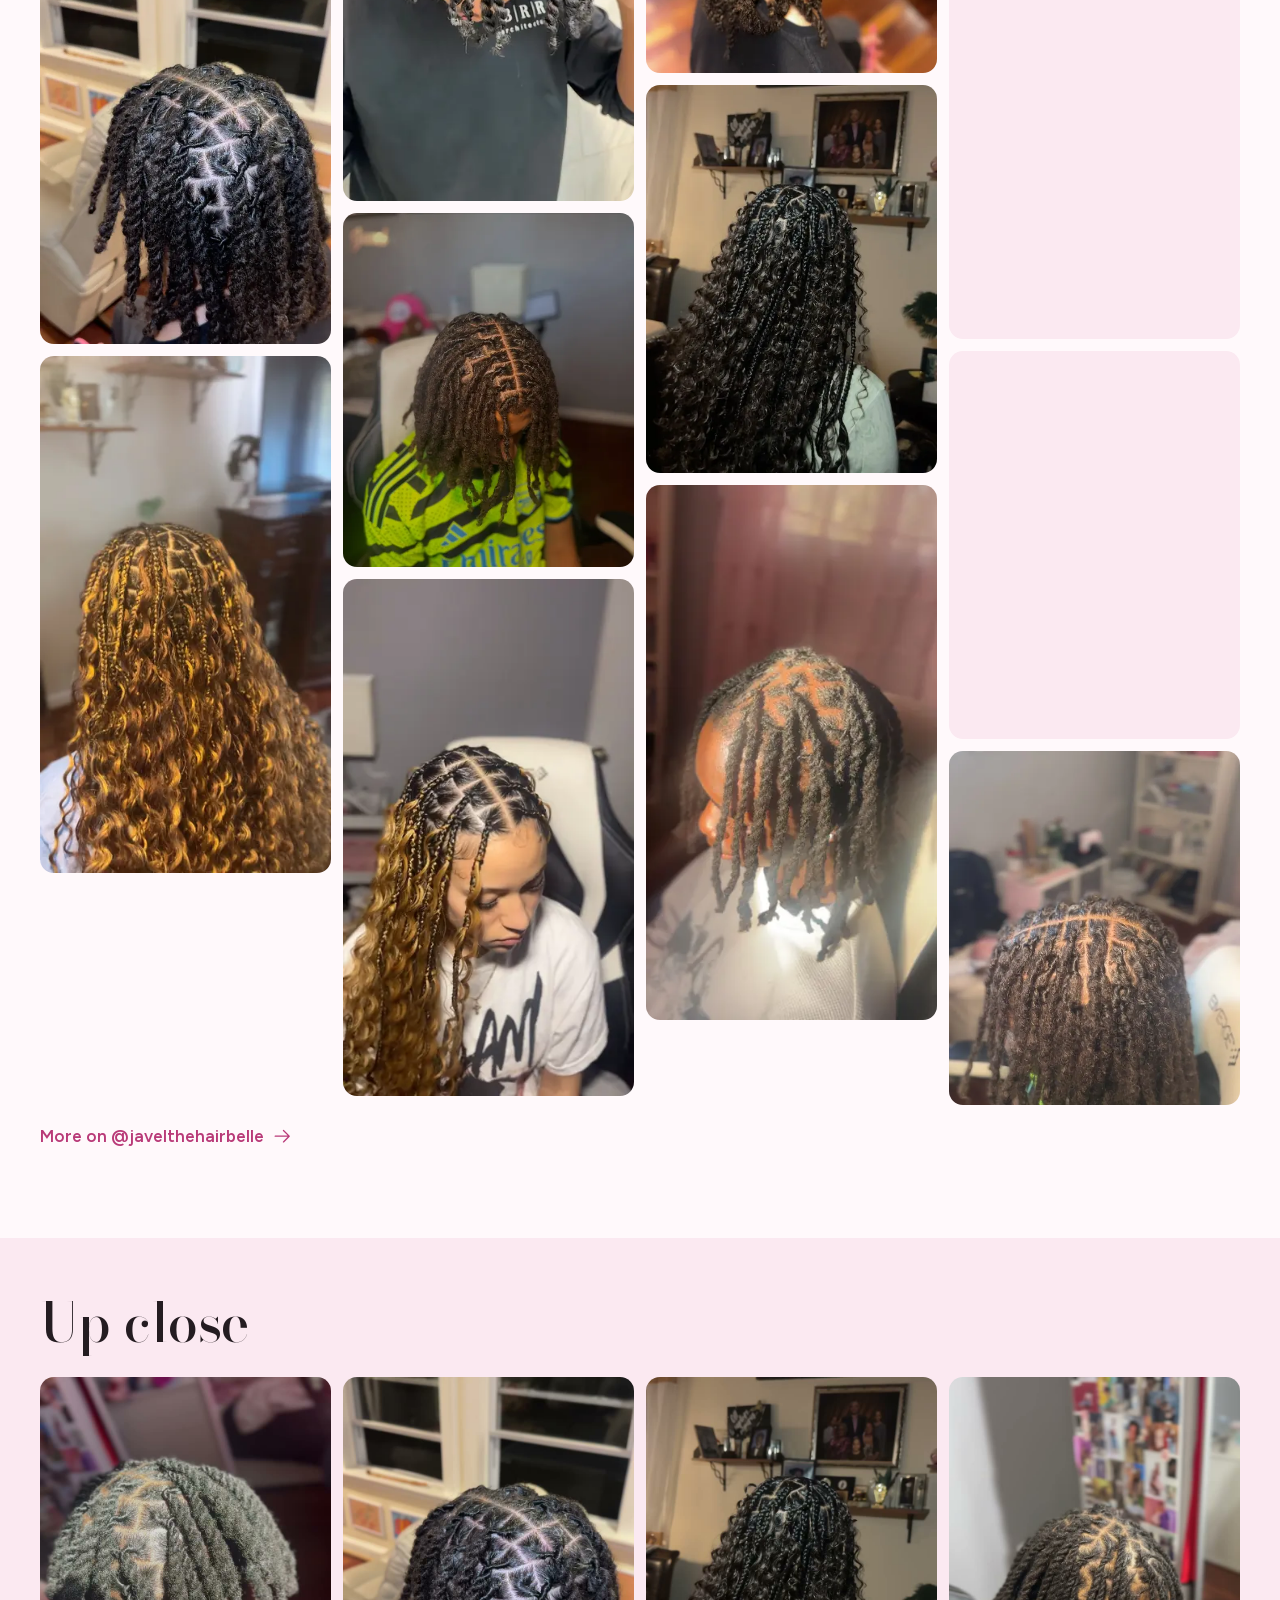
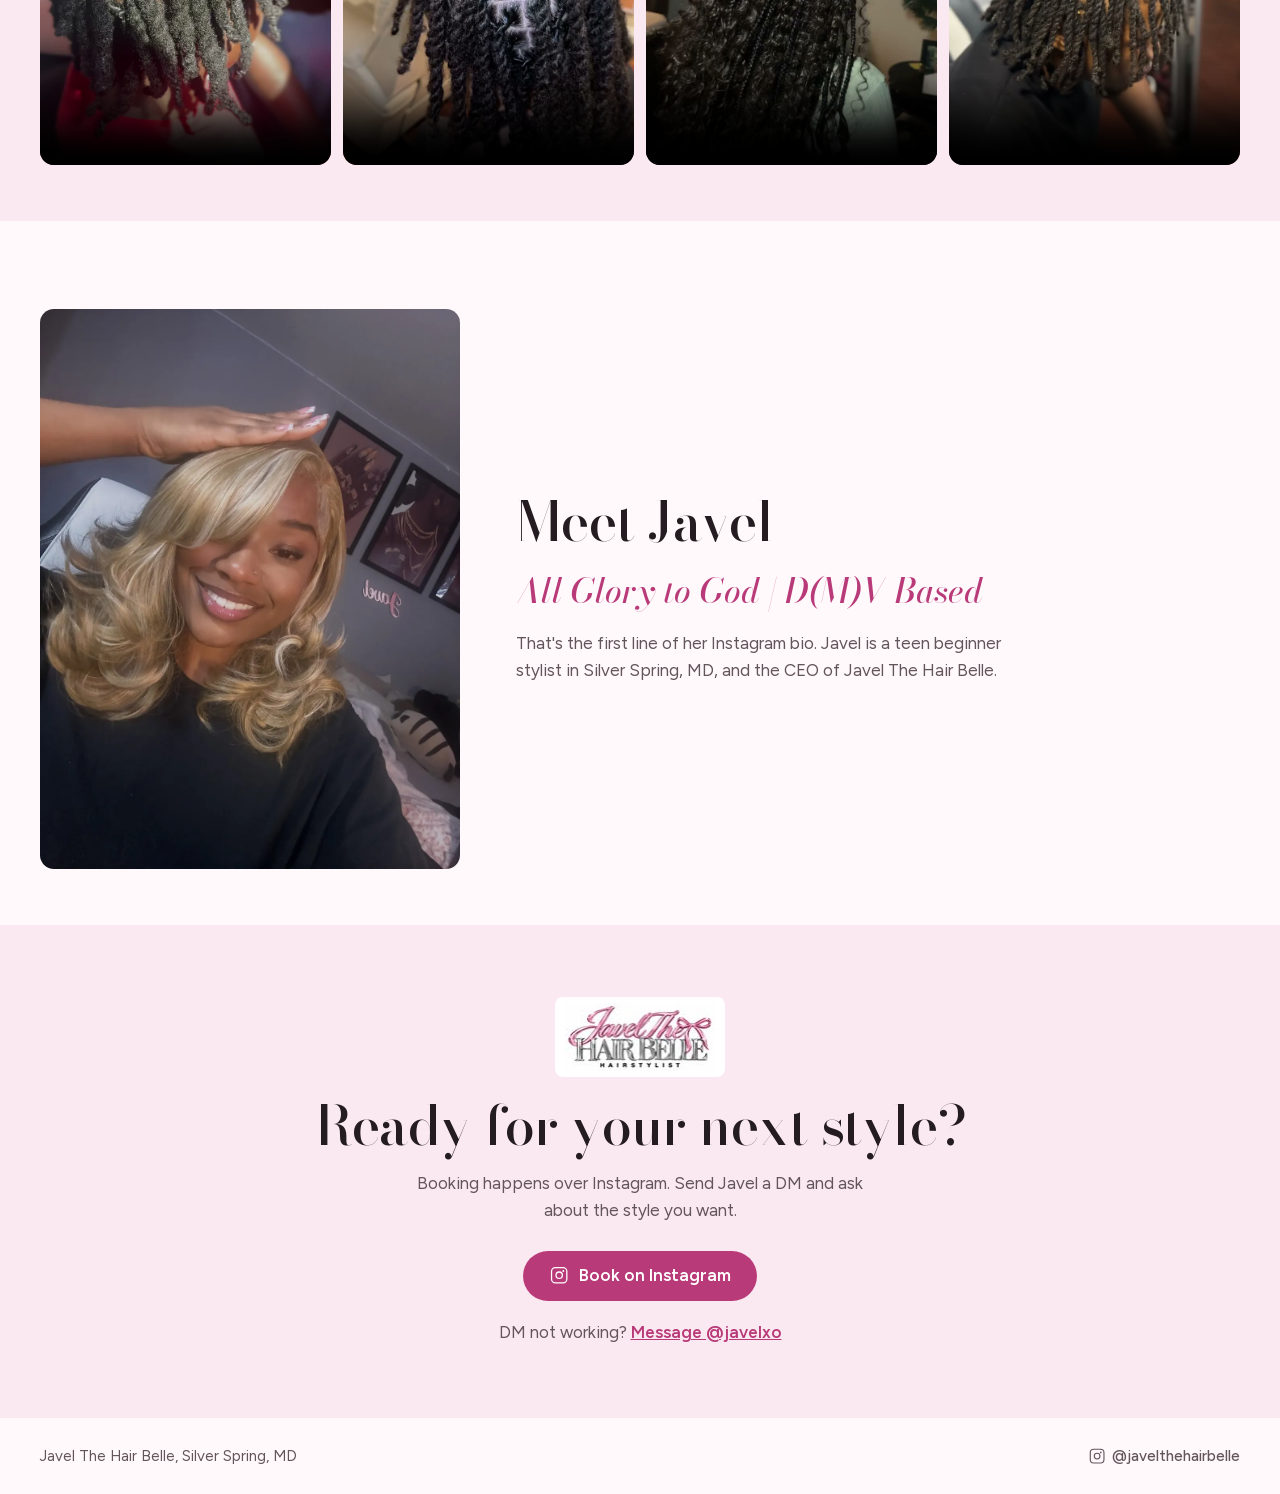
==== commit 02151f87: "Use absolute JPEG for link preview image Co-Authored-By: Claude Opus 5.5 <noreply@anthropic.com>" ====
--- a/index.html
+++ b/index.html
@@ -10,7 +10,7 @@
 <meta property="og:title" content="Javel The Hair Belle">
 <meta property="og:description" content="Retwists, braids and wig installs in Silver Spring, MD. Book on Instagram.">
 <meta property="og:type" content="website">
-<meta property="og:image" content="assets/photos/De4iuTrFjDi_i0-lg.webp">
+<meta property="og:image" content="https://javelthehairbelle.netlify.app/assets/clips/De4iuTrFjDi_v0.jpg">
 <link rel="icon" href="assets/brand/icon-180.png">
 <link rel="apple-touch-icon" href="assets/brand/icon-180.png">
 <link rel="preload" href="assets/fonts/BodoniModa-normal.woff2" as="font" type="font/woff2" crossorigin>
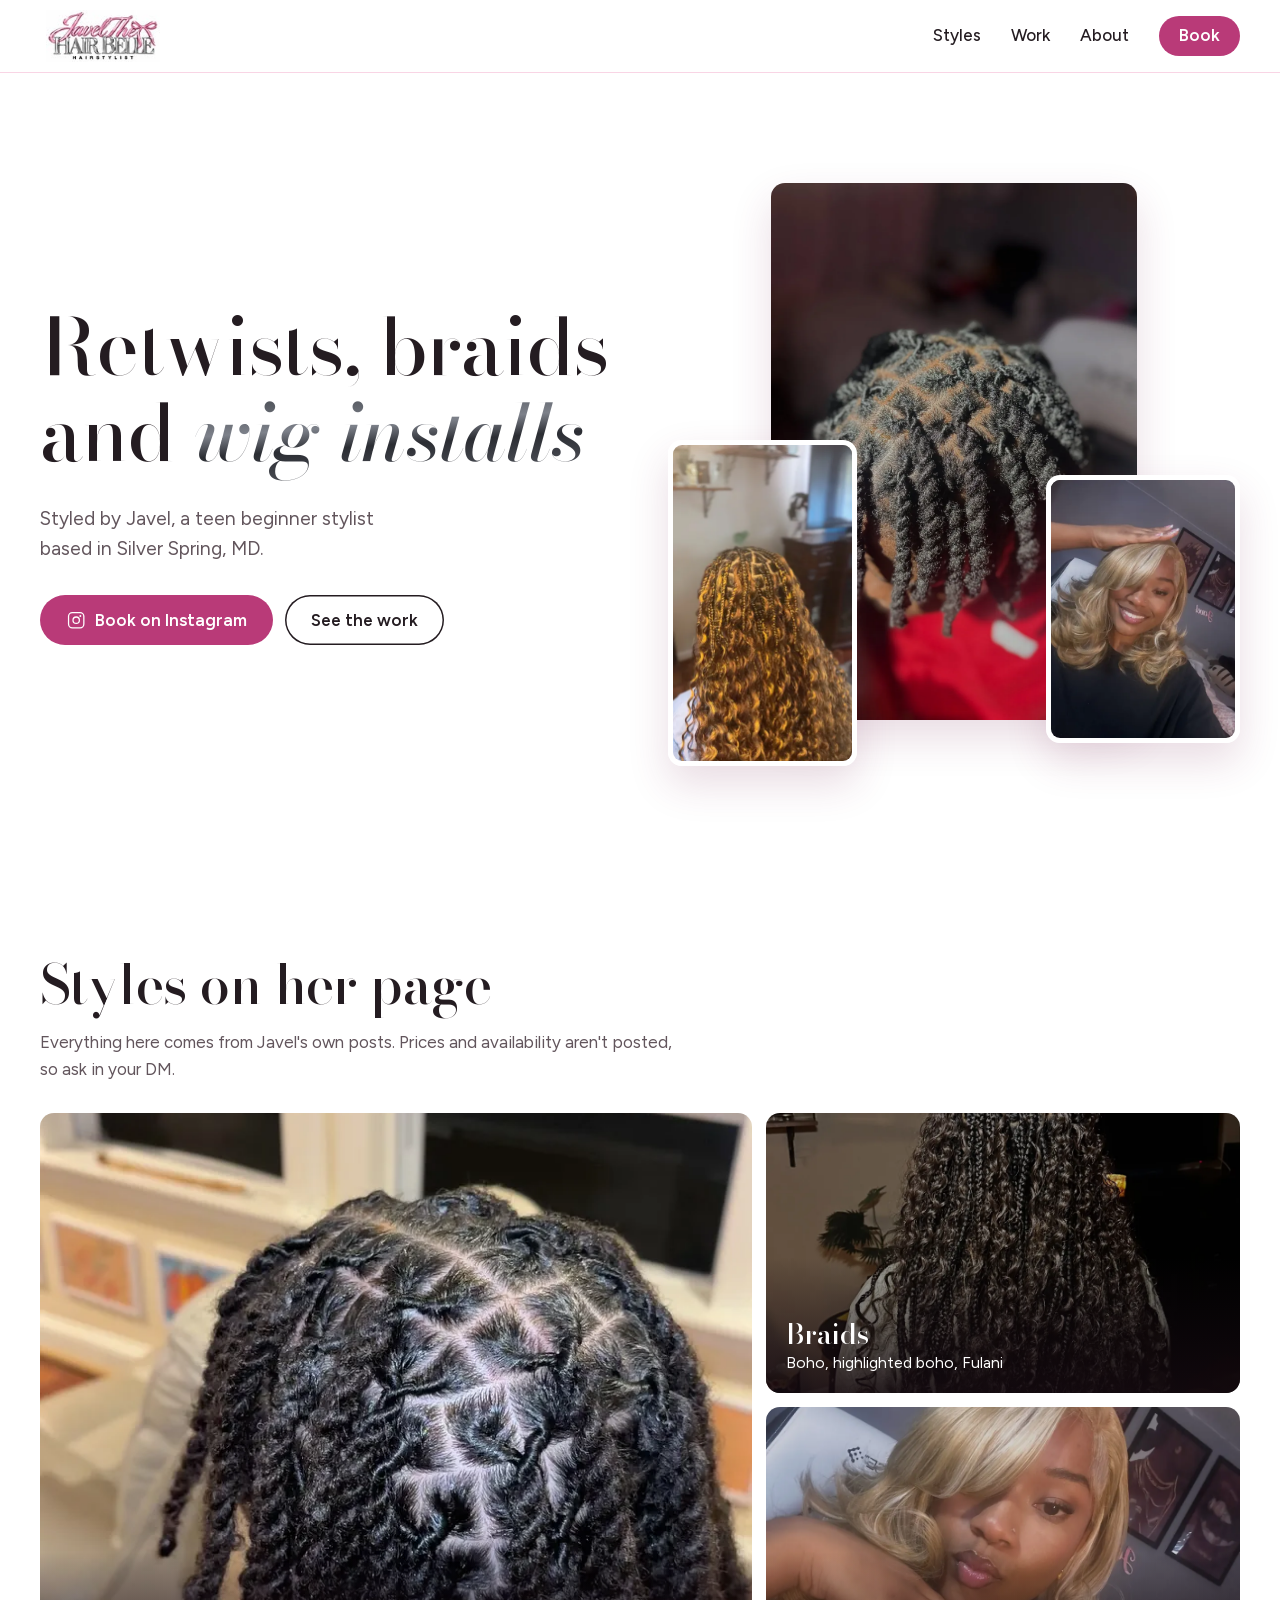
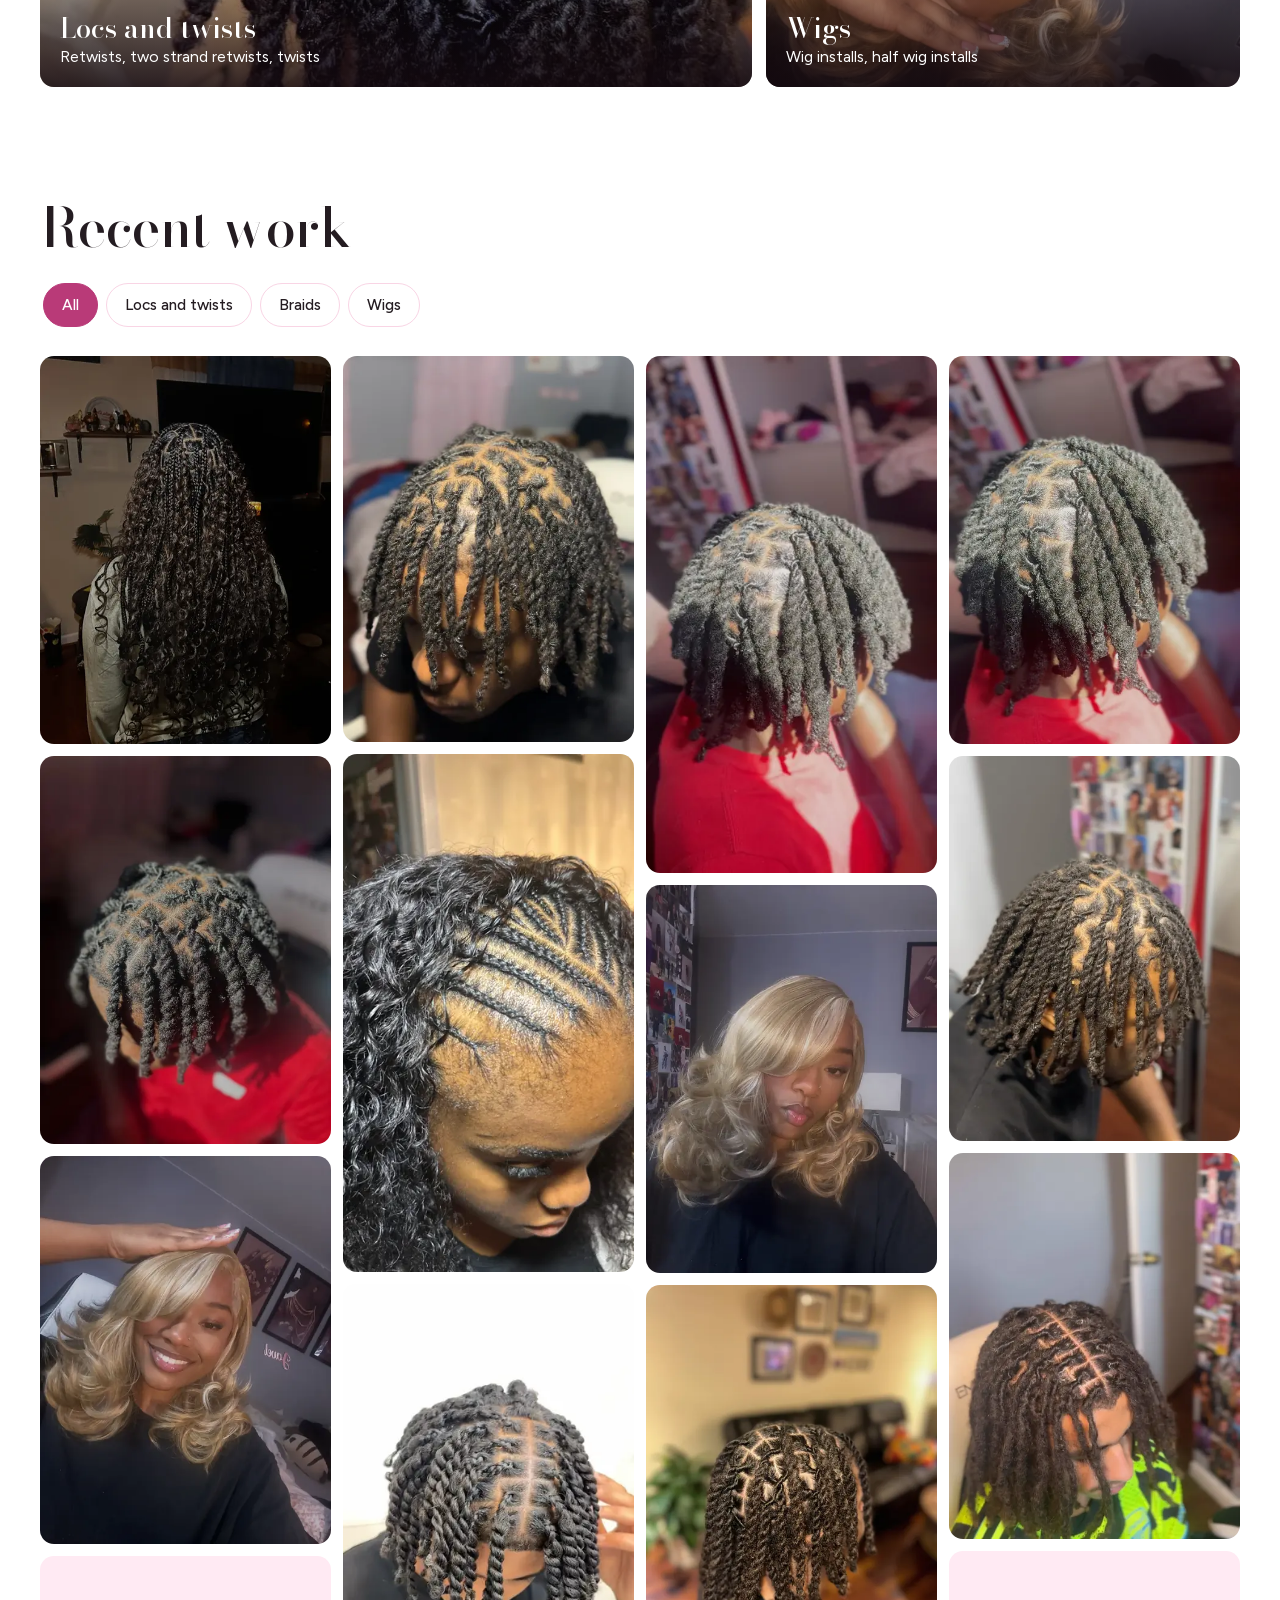
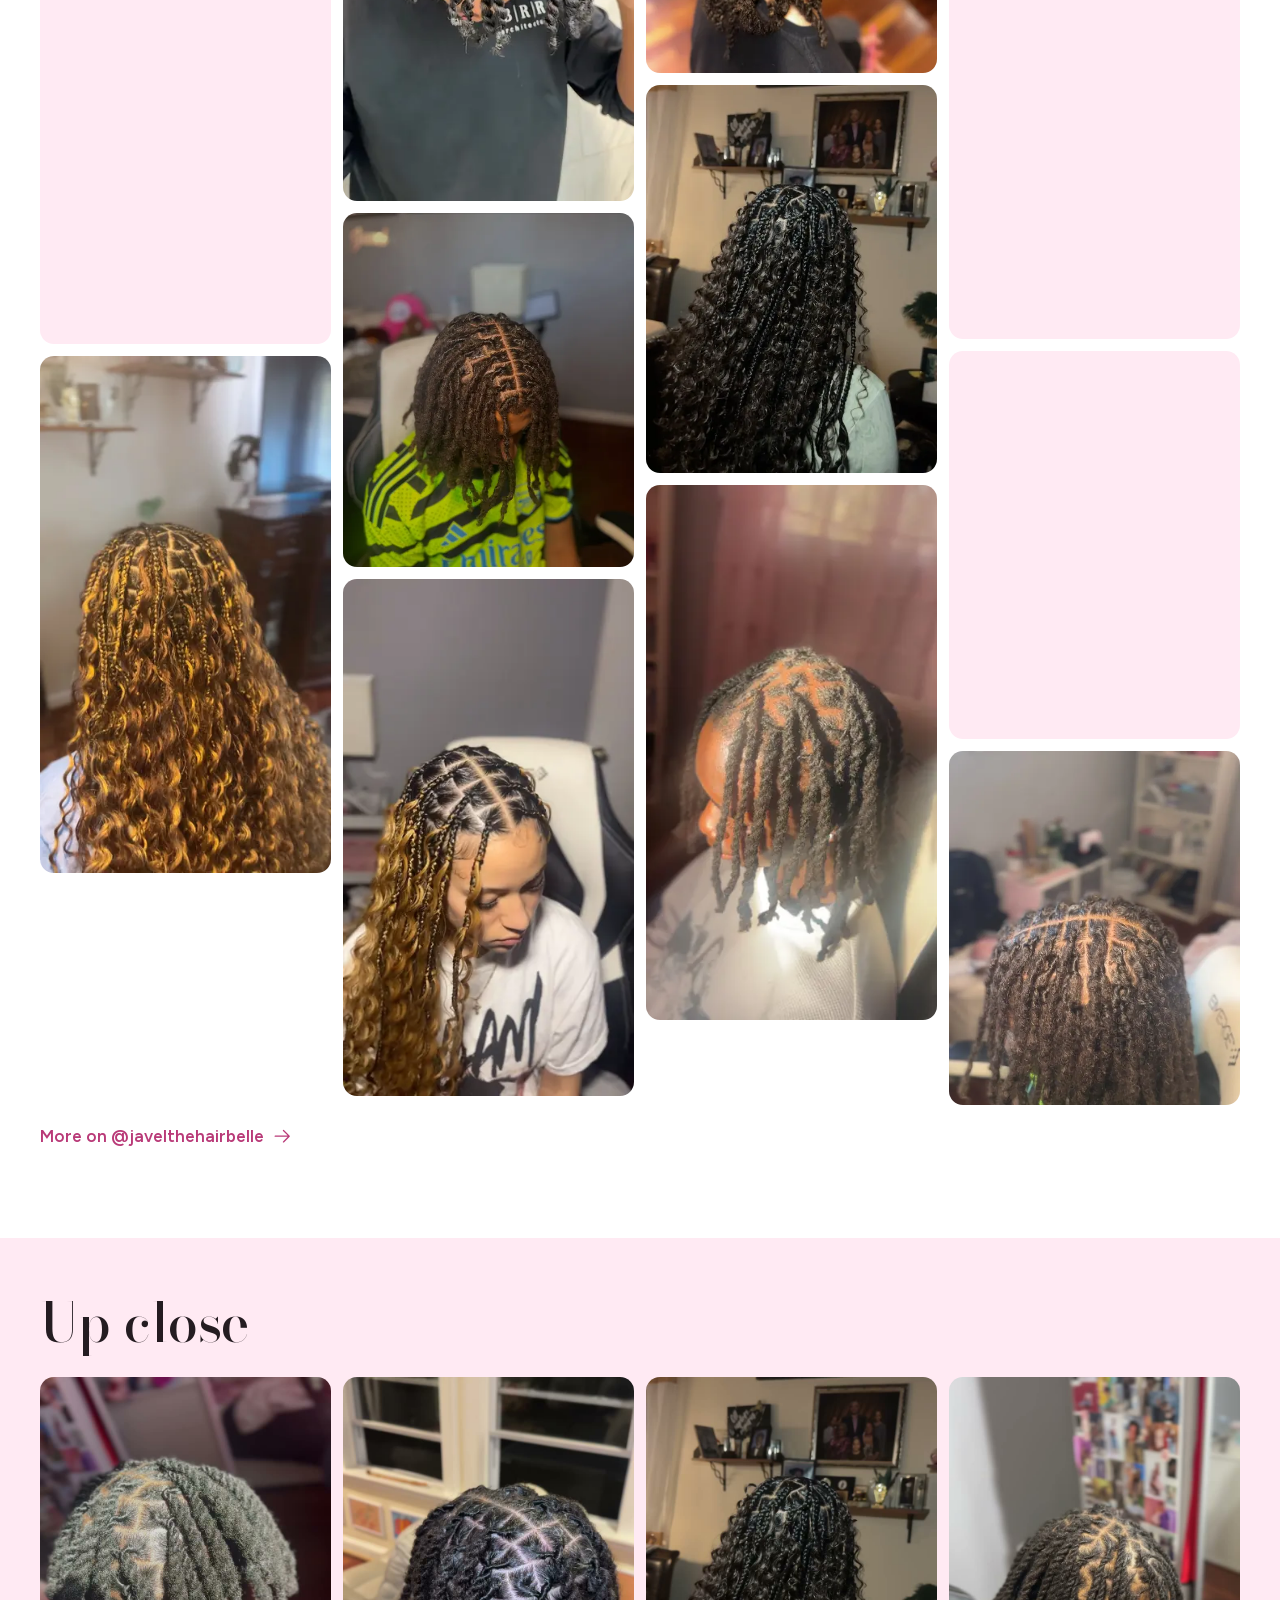
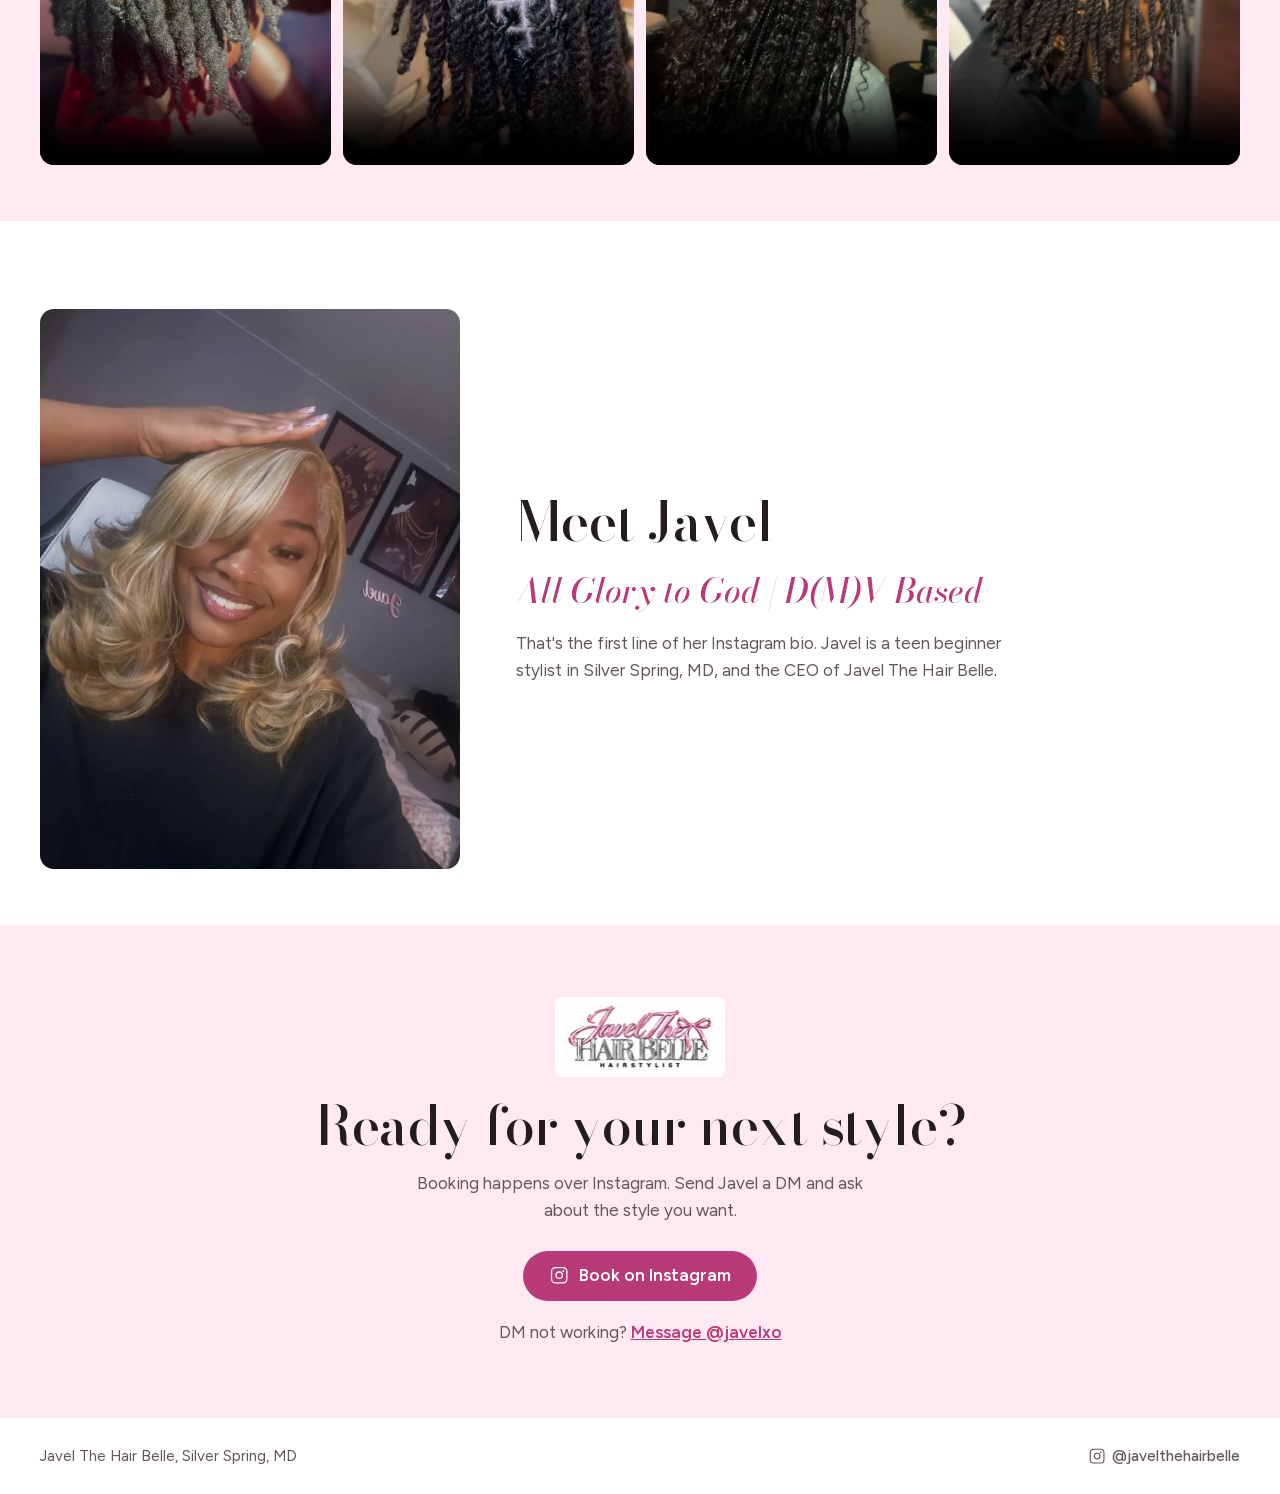
==== commit 41c5c354: "Lock site to a white and pink theme Co-Authored-By: Claude Opus 5.5 <noreply@anthropic.com>" ====
--- a/index.html
+++ b/index.html
@@ -5,8 +5,8 @@
 <meta name="viewport" content="width=device-width, initial-scale=1">
 <title>Javel The Hair Belle | Hairstylist in Silver Spring, MD</title>
 <meta name="description" content="Retwists, braids and wig installs by Javel, a teen beginner stylist based in Silver Spring, MD. See her work and book on Instagram.">
-<meta name="theme-color" content="#fff9fb" media="(prefers-color-scheme: light)">
-<meta name="theme-color" content="#171215" media="(prefers-color-scheme: dark)">
+<meta name="color-scheme" content="light">
+<meta name="theme-color" content="#ffffff">
 <meta property="og:title" content="Javel The Hair Belle">
 <meta property="og:description" content="Retwists, braids and wig installs in Silver Spring, MD. Book on Instagram.">
 <meta property="og:type" content="website">
--- a/styles.css
+++ b/styles.css
@@ -4,11 +4,12 @@
 
 /* Colors come from her logo: satin pink script on chrome lettering. */
 :root {
-  --bg: #fff9fb;
-  --tint: #fbe9f1;
+  color-scheme: light;
+  --bg: #fff;
+  --tint: #ffeaf3;
   --text: #241c21;
   --muted: #62555c;
-  --line: #eed6e1;
+  --line: #f9d5e5;
   --pink: #b93a78;
   --on-pink: #fff;
   --chrome: linear-gradient(176deg, #33363c 8%, #7d818a 44%, #2b2d33 58%, #5d6068 92%);
@@ -16,20 +17,6 @@
   --shadow: 0 18px 40px rgb(120 40 80 / .16);
   --ease: cubic-bezier(.16, 1, .3, 1);
 }
-@media (prefers-color-scheme: dark) {
-  :root {
-    --bg: #171215;
-    --tint: #24191f;
-    --text: #f7eff3;
-    --muted: #c4b5bd;
-    --line: #3a2a32;
-    --pink: #f28dbb;
-    --on-pink: #2a1420;
-    --chrome: linear-gradient(176deg, #f4f5f7 8%, #a9adb5 46%, #e8e9ec 60%, #b9bcc3 92%);
-    --shadow: 0 18px 40px rgb(0 0 0 / .45);
-  }
-}
-
 * { box-sizing: border-box; }
 html { scroll-behavior: smooth; scroll-padding-top: 88px; -webkit-text-size-adjust: 100%; }
 body { margin: 0; background: var(--bg); color: var(--text); font: 400 17px/1.6 Figtree, system-ui, sans-serif; }
@@ -52,7 +39,7 @@
 
 .top { position: sticky; top: 0; z-index: 10; background: color-mix(in srgb, var(--bg) 92%, transparent); backdrop-filter: blur(10px); border-bottom: 1px solid var(--line); }
 .top-row { display: flex; align-items: center; justify-content: space-between; height: 72px; }
-/* The only logo file available is 150px wide, so it stays small. White chip keeps it clean in dark mode. */
+/* The only logo file available is 150px wide, so it stays small. */
 .logo { display: block; background: #fff; border-radius: 8px; padding: 2px 6px; }
 .logo img { height: 52px; width: auto; }
 .top nav { display: flex; align-items: center; gap: 30px; }
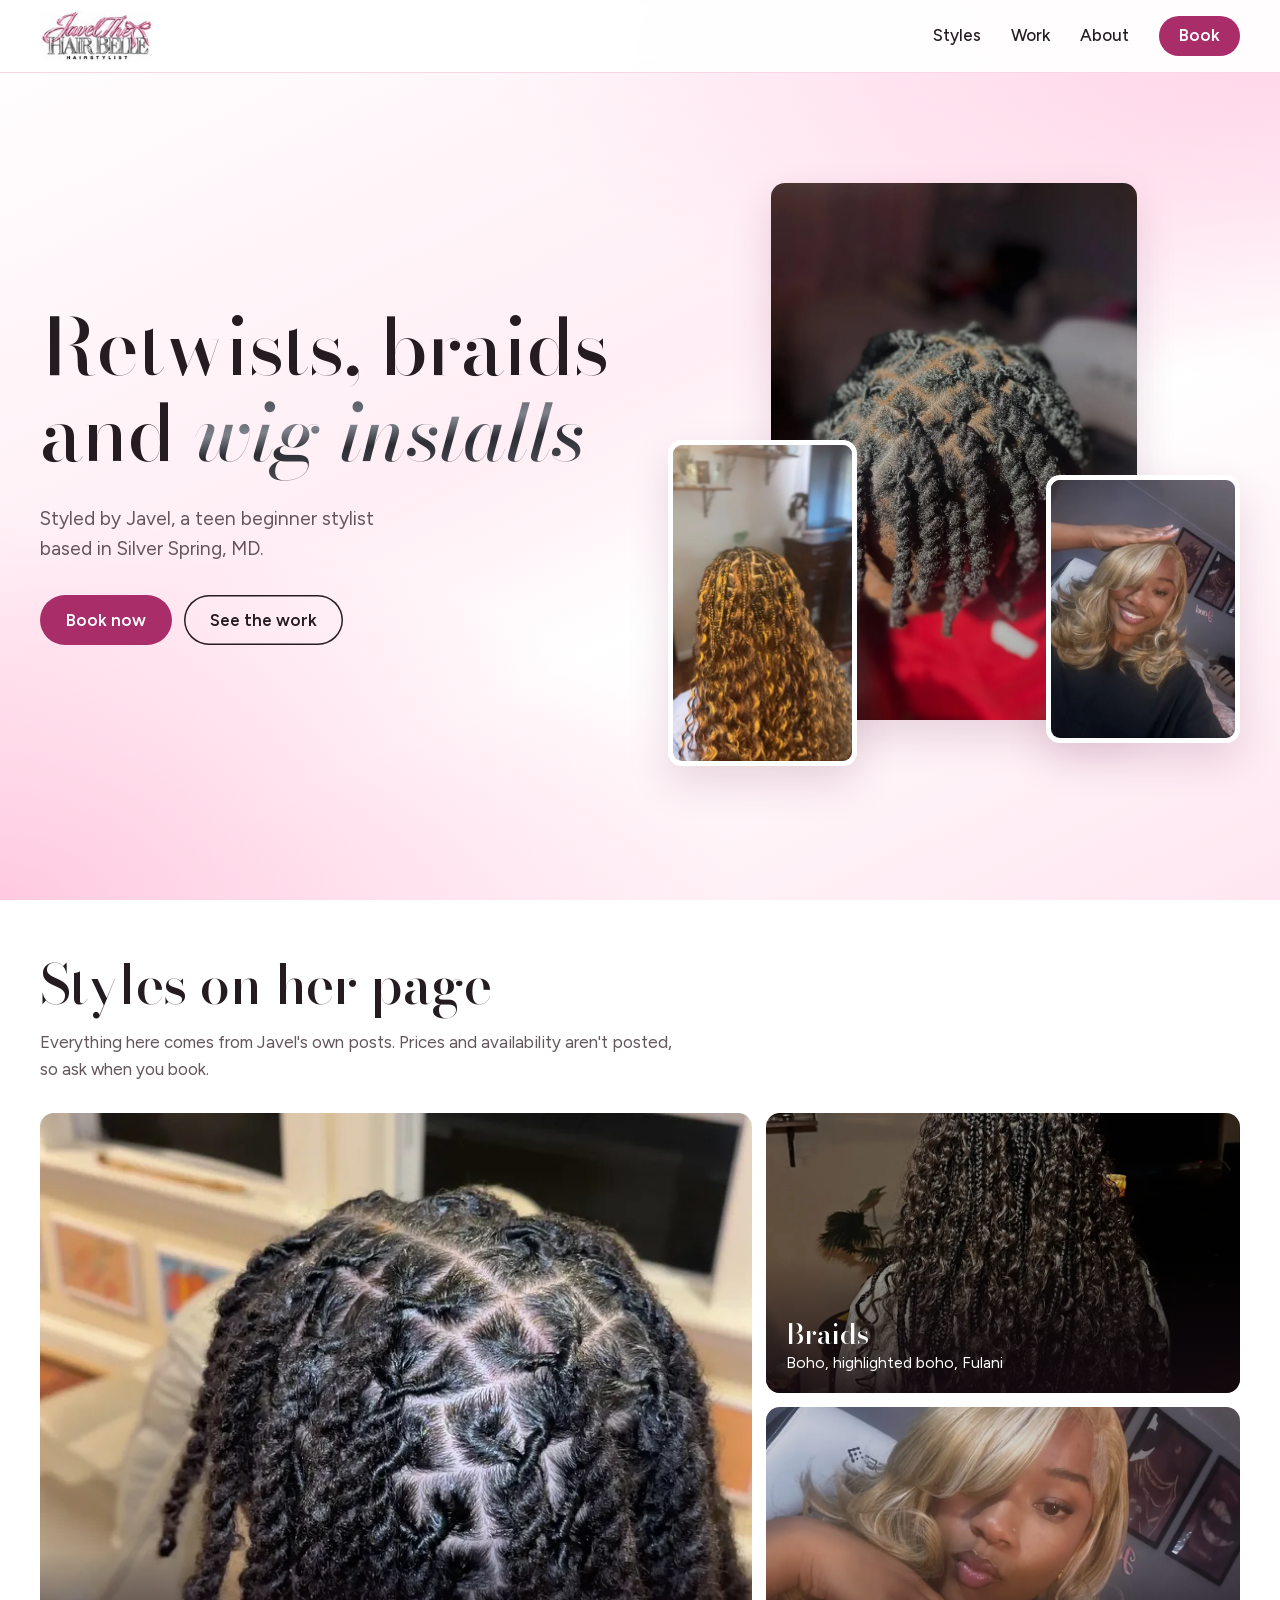
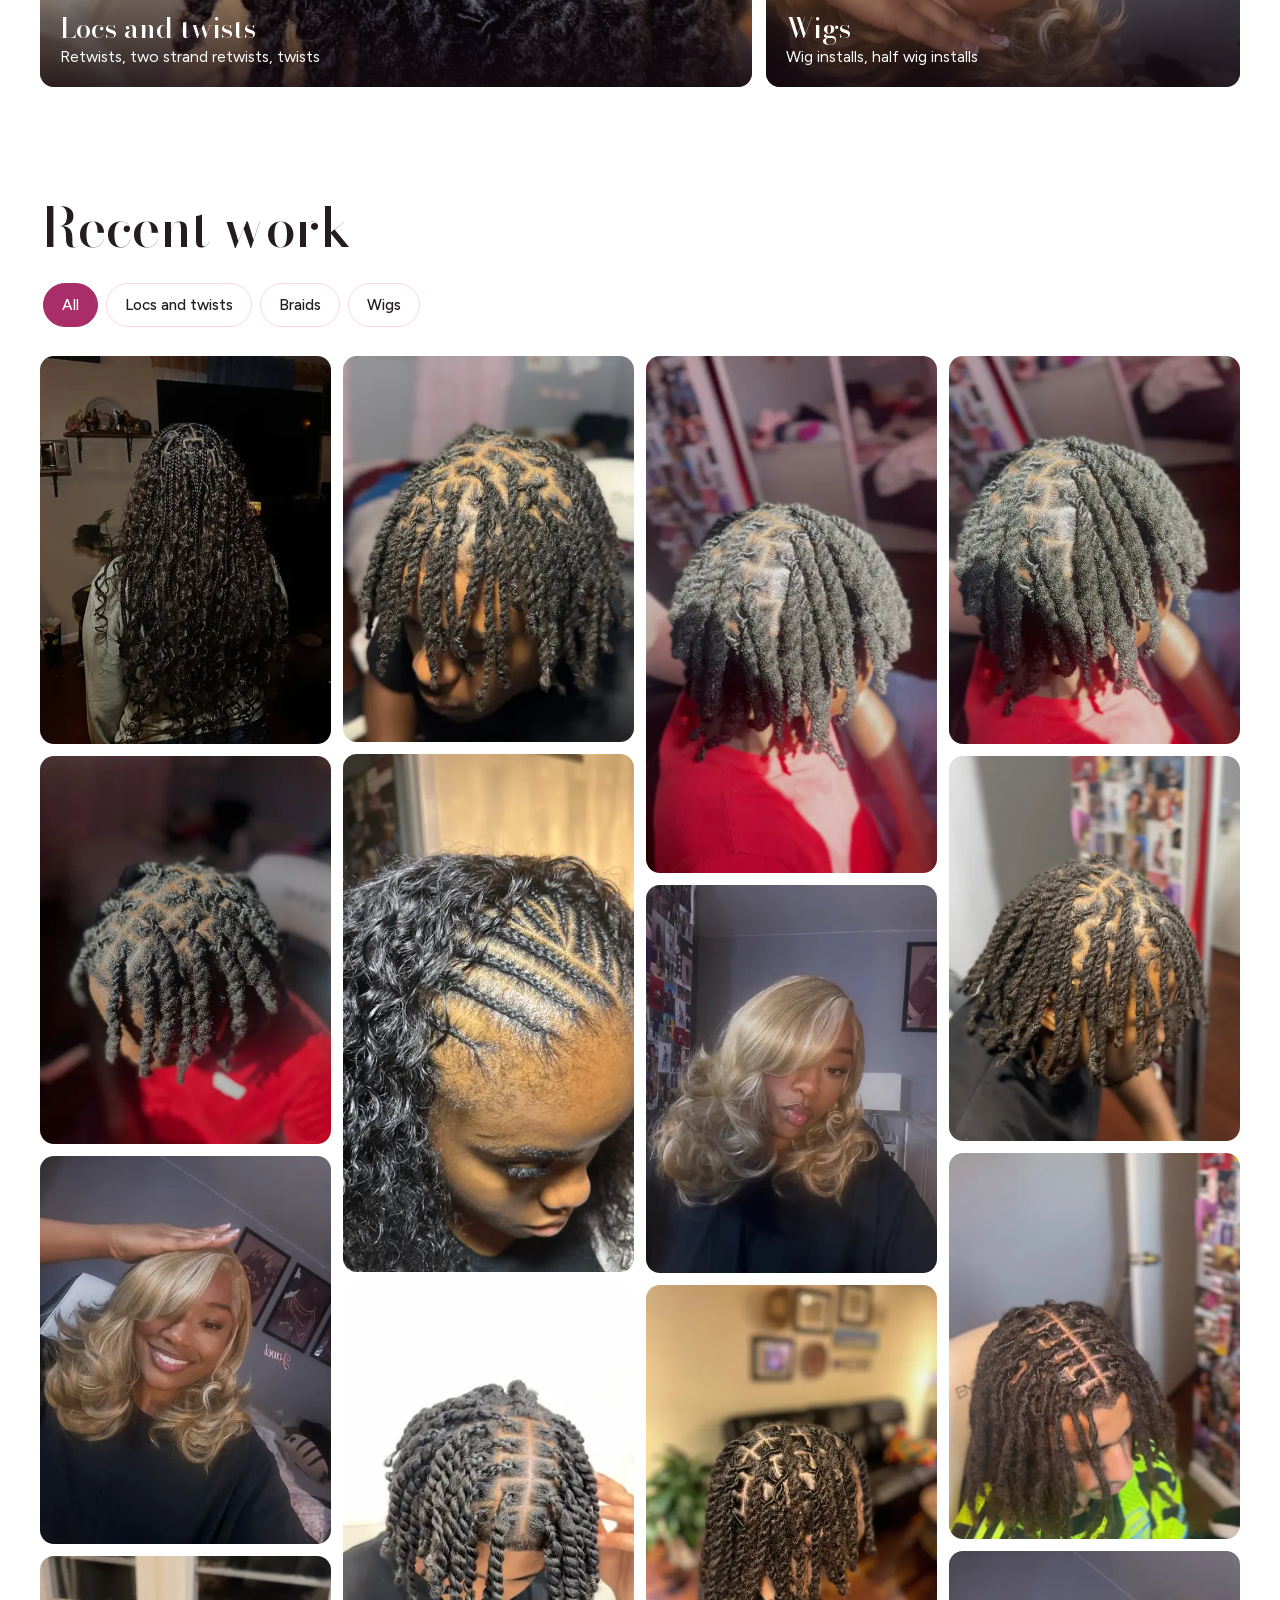
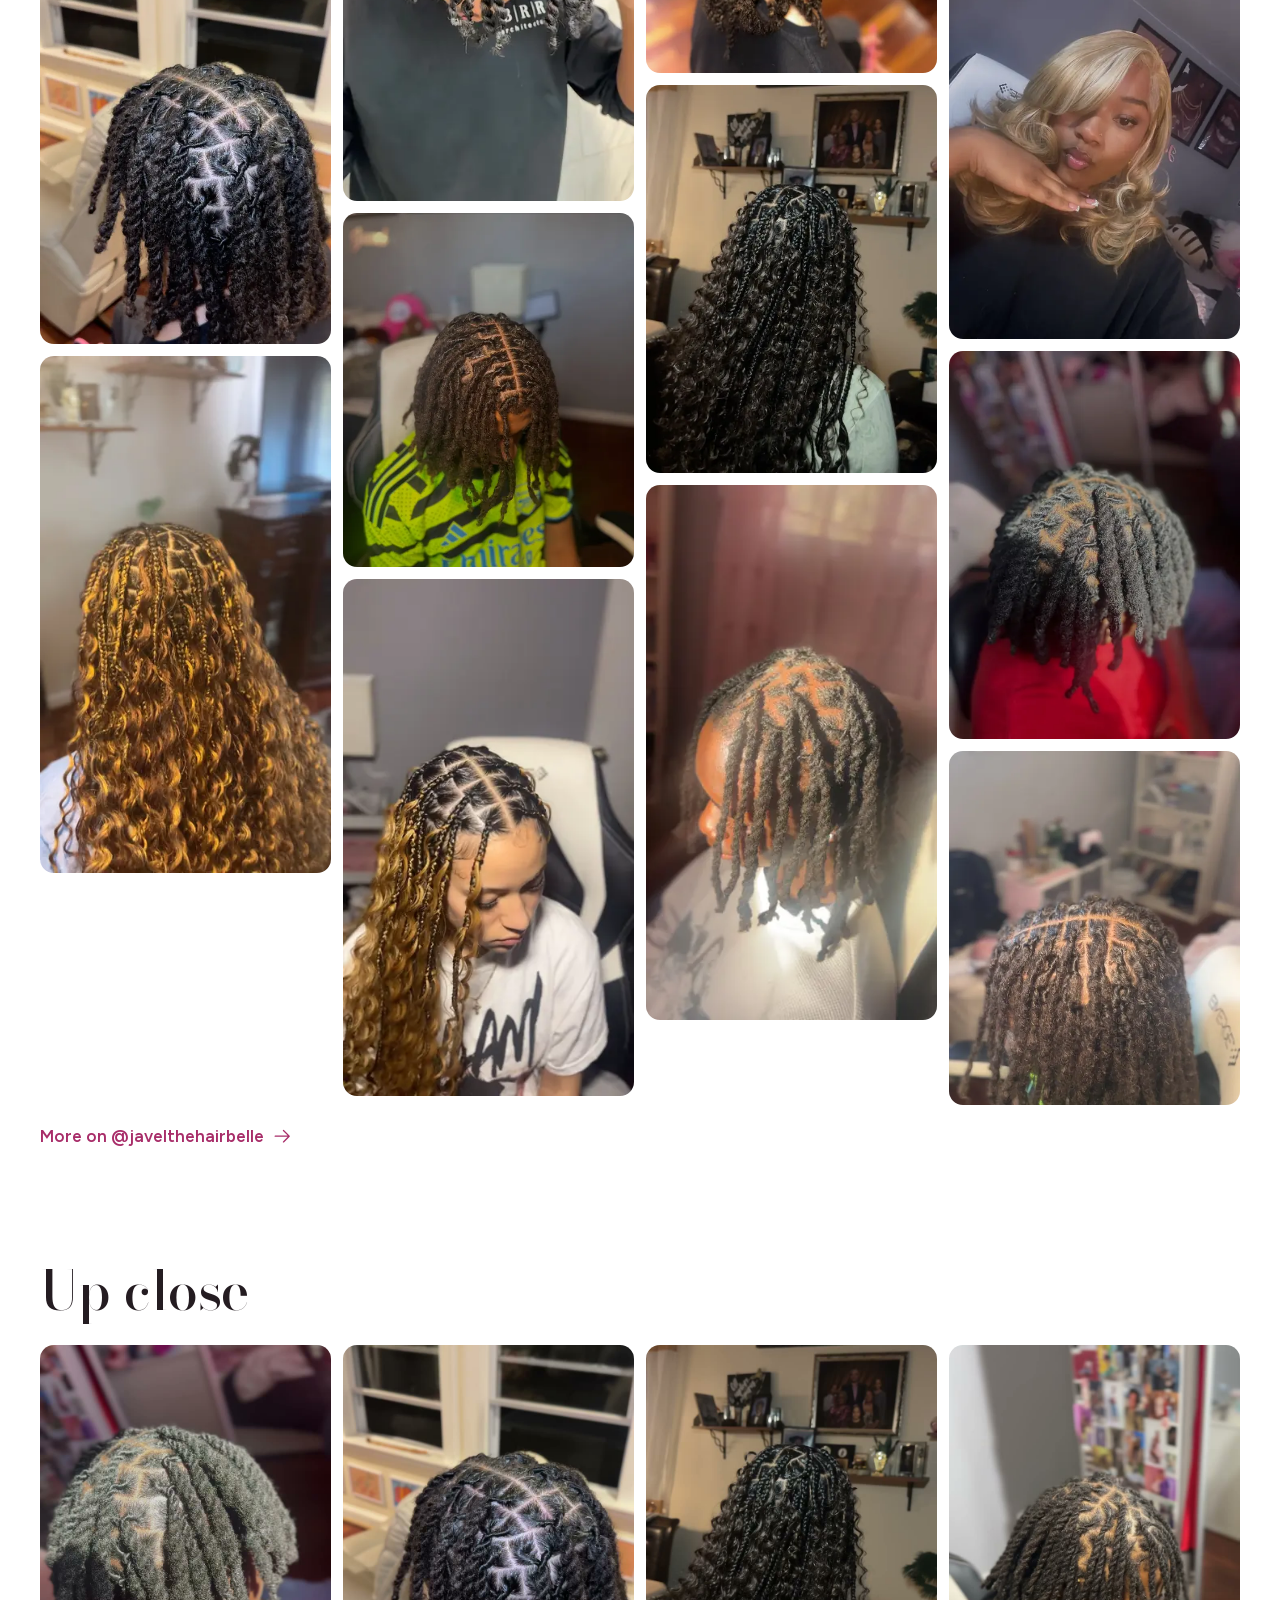
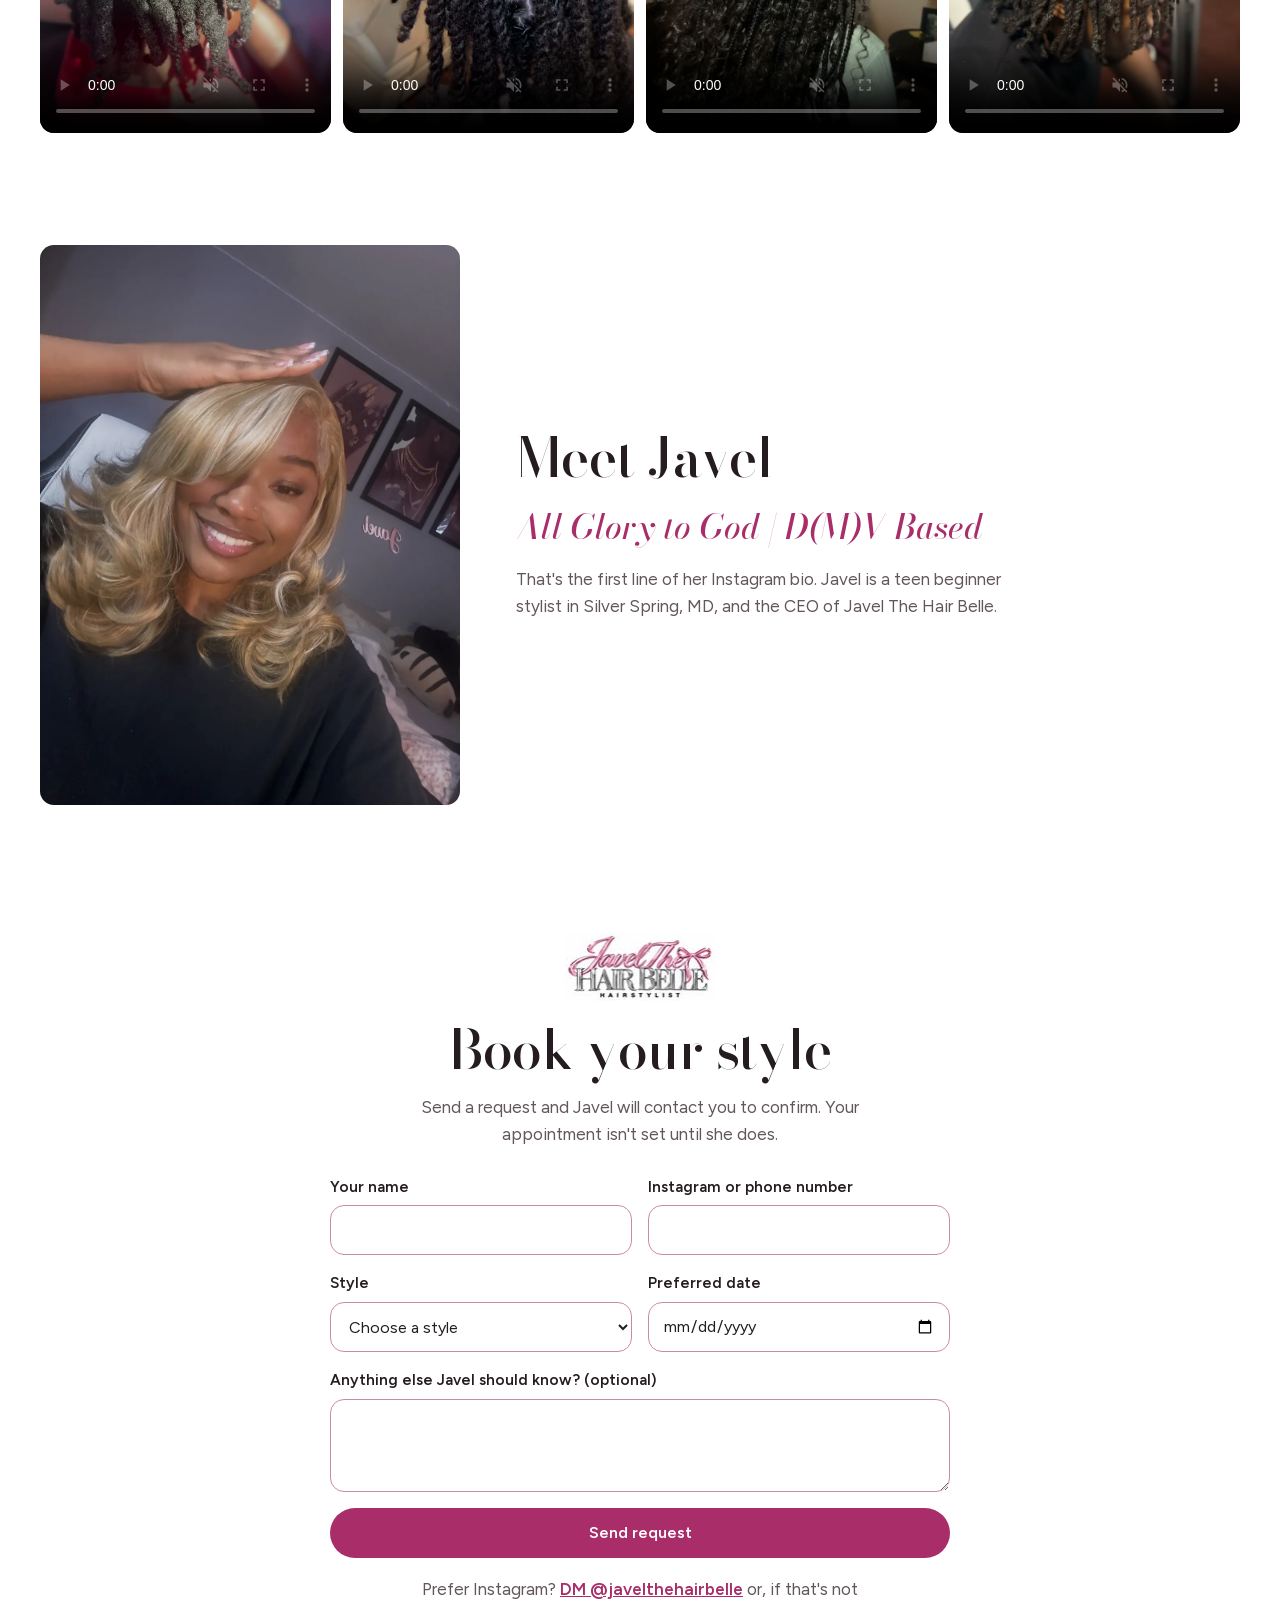
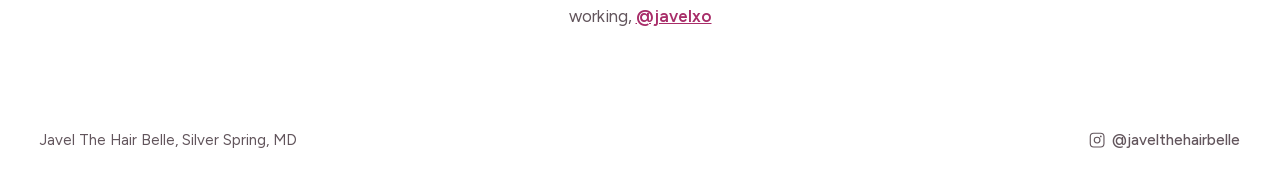
==== commit d084a52a: "Add booking request form with Netlify Forms Co-Authored-By: Claude Opus 5.5 <noreply@anthropic.com>" ====
--- a/index.html
+++ b/index.html
@@ -4,11 +4,11 @@
 <meta charset="utf-8">
 <meta name="viewport" content="width=device-width, initial-scale=1">
 <title>Javel The Hair Belle | Hairstylist in Silver Spring, MD</title>
-<meta name="description" content="Retwists, braids and wig installs by Javel, a teen beginner stylist based in Silver Spring, MD. See her work and book on Instagram.">
+<meta name="description" content="Retwists, braids and wig installs by Javel, a teen beginner stylist based in Silver Spring, MD. See her work and request an appointment.">
 <meta name="color-scheme" content="light">
 <meta name="theme-color" content="#ffffff">
 <meta property="og:title" content="Javel The Hair Belle">
-<meta property="og:description" content="Retwists, braids and wig installs in Silver Spring, MD. Book on Instagram.">
+<meta property="og:description" content="Retwists, braids and wig installs in Silver Spring, MD. Request an appointment online.">
 <meta property="og:type" content="website">
 <meta property="og:image" content="https://javelthehairbelle.netlify.app/assets/clips/De4iuTrFjDi_v0.jpg">
 <link rel="icon" href="assets/brand/icon-180.png">
@@ -40,7 +40,7 @@
       <h1>Retwists, braids and <em>wig installs</em></h1>
       <p>Styled by Javel, a teen beginner stylist based in Silver Spring, MD.</p>
       <div class="actions">
-        <a class="btn" href="https://ig.me/m/javelthehairbelle" target="_blank" rel="noopener"><svg class="icon" aria-hidden="true" xmlns="http://www.w3.org/2000/svg" viewBox="0 0 256 256" fill="currentColor"><path d="M128,80a48,48,0,1,0,48,48A48.05,48.05,0,0,0,128,80Zm0,80a32,32,0,1,1,32-32A32,32,0,0,1,128,160ZM176,24H80A56.06,56.06,0,0,0,24,80v96a56.06,56.06,0,0,0,56,56h96a56.06,56.06,0,0,0,56-56V80A56.06,56.06,0,0,0,176,24Zm40,152a40,40,0,0,1-40,40H80a40,40,0,0,1-40-40V80A40,40,0,0,1,80,40h96a40,40,0,0,1,40,40ZM192,76a12,12,0,1,1-12-12A12,12,0,0,1,192,76Z"/></svg>Book on Instagram</a>
+        <a class="btn" href="#book">Book now</a>
         <a class="btn btn-ghost" href="#work">See the work</a>
       </div>
     </div>
@@ -53,7 +53,7 @@
 
   <section class="styles wrap" id="styles">
     <h2>Styles on her page</h2>
-    <p class="lede">Everything here comes from Javel's own posts. Prices and availability aren't posted, so ask in your DM.</p>
+    <p class="lede">Everything here comes from Javel's own posts. Prices and availability aren't posted, so ask when you book.</p>
     <div class="bento">
       <a class="tile t1" href="#work" data-filter="locs">
         <img src="assets/photos/DeUgit7ljA8_i1-lg.webp" alt="" loading="lazy" width="720" height="960">
@@ -128,10 +128,41 @@
   <section class="book" id="book">
     <div class="wrap">
       <img class="book-logo" src="assets/brand/logo.png" alt="" width="149" height="68">
-      <h2>Ready for your next style?</h2>
-      <p>Booking happens over Instagram. Send Javel a DM and ask about the style you want.</p>
-      <a class="btn" href="https://ig.me/m/javelthehairbelle" target="_blank" rel="noopener"><svg class="icon" aria-hidden="true" xmlns="http://www.w3.org/2000/svg" viewBox="0 0 256 256" fill="currentColor"><path d="M128,80a48,48,0,1,0,48,48A48.05,48.05,0,0,0,128,80Zm0,80a32,32,0,1,1,32-32A32,32,0,0,1,128,160ZM176,24H80A56.06,56.06,0,0,0,24,80v96a56.06,56.06,0,0,0,56,56h96a56.06,56.06,0,0,0,56-56V80A56.06,56.06,0,0,0,176,24Zm40,152a40,40,0,0,1-40,40H80a40,40,0,0,1-40-40V80A40,40,0,0,1,80,40h96a40,40,0,0,1,40,40ZM192,76a12,12,0,1,1-12-12A12,12,0,0,1,192,76Z"/></svg>Book on Instagram</a>
-      <p class="alt">DM not working? <a href="https://ig.me/m/javelxo" target="_blank" rel="noopener">Message @javelxo</a></p>
+      <h2>Book your style</h2>
+      <p>Send a request and Javel will contact you to confirm. Your appointment isn't set until she does.</p>
+      <form name="booking" method="POST" action="/thanks.html" data-netlify="true" netlify-honeypot="company" class="book-form">
+        <input type="hidden" name="form-name" value="booking">
+        <p class="hp"><label>Leave this empty <input name="company" tabindex="-1" autocomplete="off"></label></p>
+        <label>Your name
+          <input name="name" required autocomplete="name">
+        </label>
+        <label>Instagram or phone number
+          <input name="contact" required autocomplete="off">
+        </label>
+        <label>Style
+          <select name="style" required>
+            <option value="">Choose a style</option>
+            <option>Retwist</option>
+            <option>Two strand retwist</option>
+            <option>Twists</option>
+            <option>Boho braids</option>
+            <option>Highlighted boho braids</option>
+            <option>Fulani braids</option>
+            <option>Wig install</option>
+            <option>Half wig install</option>
+            <option>Something else</option>
+          </select>
+        </label>
+        <label>Preferred date
+          <input type="date" name="preferred-date" required>
+        </label>
+        <label class="full">Anything else Javel should know? (optional)
+          <textarea name="notes" rows="3"></textarea>
+        </label>
+        <button class="btn full" type="submit">Send request</button>
+        <p class="form-status full" role="status" aria-live="polite"></p>
+      </form>
+      <p class="alt">Prefer Instagram? <a href="https://ig.me/m/javelthehairbelle" target="_blank" rel="noopener">DM @javelthehairbelle</a> or, if that's not working, <a href="https://ig.me/m/javelxo" target="_blank" rel="noopener">@javelxo</a></p>
     </div>
   </section>
 </main>
@@ -141,7 +172,7 @@
   <a href="https://www.instagram.com/javelthehairbelle/" target="_blank" rel="noopener"><svg class="icon" aria-hidden="true" xmlns="http://www.w3.org/2000/svg" viewBox="0 0 256 256" fill="currentColor"><path d="M128,80a48,48,0,1,0,48,48A48.05,48.05,0,0,0,128,80Zm0,80a32,32,0,1,1,32-32A32,32,0,0,1,128,160ZM176,24H80A56.06,56.06,0,0,0,24,80v96a56.06,56.06,0,0,0,56,56h96a56.06,56.06,0,0,0,56-56V80A56.06,56.06,0,0,0,176,24Zm40,152a40,40,0,0,1-40,40H80a40,40,0,0,1-40-40V80A40,40,0,0,1,80,40h96a40,40,0,0,1,40,40ZM192,76a12,12,0,1,1-12-12A12,12,0,0,1,192,76Z"/></svg>@javelthehairbelle</a>
 </footer>
 
-<a class="sticky-book" href="https://ig.me/m/javelthehairbelle" target="_blank" rel="noopener"><svg class="icon" aria-hidden="true" xmlns="http://www.w3.org/2000/svg" viewBox="0 0 256 256" fill="currentColor"><path d="M128,80a48,48,0,1,0,48,48A48.05,48.05,0,0,0,128,80Zm0,80a32,32,0,1,1,32-32A32,32,0,0,1,128,160ZM176,24H80A56.06,56.06,0,0,0,24,80v96a56.06,56.06,0,0,0,56,56h96a56.06,56.06,0,0,0,56-56V80A56.06,56.06,0,0,0,176,24Zm40,152a40,40,0,0,1-40,40H80a40,40,0,0,1-40-40V80A40,40,0,0,1,80,40h96a40,40,0,0,1,40,40ZM192,76a12,12,0,1,1-12-12A12,12,0,0,1,192,76Z"/></svg>Book on Instagram</a>
+<a class="sticky-book" href="#book">Book now</a>
 
 <dialog class="box" aria-label="Photo viewer">
   <button class="box-close" type="button" aria-label="Close"><svg class="icon" aria-hidden="true" xmlns="http://www.w3.org/2000/svg" viewBox="0 0 256 256" fill="currentColor"><path d="M205.66,194.34a8,8,0,0,1-11.32,11.32L128,139.31,61.66,205.66a8,8,0,0,1-11.32-11.32L116.69,128,50.34,61.66A8,8,0,0,1,61.66,50.34L128,116.69l66.34-66.35a8,8,0,0,1,11.32,11.32L139.31,128Z"/></svg></button>
--- a/styles.css
+++ b/styles.css
@@ -6,11 +6,12 @@
 :root {
   color-scheme: light;
   --bg: #fff;
-  --tint: #ffeaf3;
+  --blend: radial-gradient(90% 60% at 100% 0%, #ffd3e6 0%, transparent 70%), radial-gradient(80% 60% at 0% 100%, #ffc9df 0%, transparent 72%), linear-gradient(155deg, #fff 0%, #ffeef5 45%, #fff 62%, #ffe6f0 100%);
+  --tint: #ffe6f0;
   --text: #241c21;
   --muted: #62555c;
   --line: #f9d5e5;
-  --pink: #b93a78;
+  --pink: #a82d69;
   --on-pink: #fff;
   --chrome: linear-gradient(176deg, #33363c 8%, #7d818a 44%, #2b2d33 58%, #5d6068 92%);
   --radius: 14px;
@@ -19,7 +20,10 @@
 }
 * { box-sizing: border-box; }
 html { scroll-behavior: smooth; scroll-padding-top: 88px; -webkit-text-size-adjust: 100%; }
-body { margin: 0; background: var(--bg); color: var(--text); font: 400 17px/1.6 Figtree, system-ui, sans-serif; }
+html { background: var(--bg); }
+/* One fixed layer so white and pink blend behind the whole page. */
+body::before { content: ""; position: fixed; inset: 0; z-index: -1; background: var(--blend); }
+body { margin: 0; color: var(--text); font: 400 17px/1.6 Figtree, system-ui, sans-serif; }
 img, video { display: block; max-width: 100%; }
 a { color: inherit; }
 h1, h2 { font-family: "Bodoni Moda", Didot, serif; font-weight: 500; letter-spacing: -.01em; line-height: 1.08; margin: 0; }
@@ -37,11 +41,11 @@
 .btn-ghost { background: transparent; color: var(--text); box-shadow: inset 0 0 0 1.5px var(--text); }
 .btn-small { min-height: 40px; padding: 0 20px; }
 
-.top { position: sticky; top: 0; z-index: 10; background: color-mix(in srgb, var(--bg) 92%, transparent); backdrop-filter: blur(10px); border-bottom: 1px solid var(--line); }
+.top { position: sticky; top: 0; z-index: 10; background: rgb(255 255 255 / .94); backdrop-filter: blur(10px); border-bottom: 1px solid var(--line); }
 .top-row { display: flex; align-items: center; justify-content: space-between; height: 72px; }
 /* The only logo file available is 150px wide, so it stays small. */
-.logo { display: block; background: #fff; border-radius: 8px; padding: 2px 6px; }
-.logo img { height: 52px; width: auto; }
+.logo { display: block; padding: 2px 0; }
+.logo img { height: 52px; width: auto; mix-blend-mode: multiply; }
 .top nav { display: flex; align-items: center; gap: 30px; }
 .top nav a:not(.btn) { text-decoration: none; font-weight: 500; }
 .top nav a:not(.btn):hover { color: var(--pink); }
@@ -82,7 +86,7 @@
 .more { display: inline-flex; align-items: center; gap: 8px; margin-top: 18px; color: var(--pink); font-weight: 600; text-decoration: none; }
 .more:hover { text-decoration: underline; }
 
-.clips { background: var(--tint); padding-block: 56px; margin-block: 32px; }
+.clips { padding-block: 56px; }
 .clip-row { display: grid; grid-auto-flow: column; grid-auto-columns: minmax(230px, 1fr); gap: 12px; overflow-x: auto; scroll-snap-type: x proximity; width: min(1240px, 100%); margin: 24px auto 0; padding-inline: 20px; }
 .clip-row video { width: 100%; aspect-ratio: 3 / 4; object-fit: cover; border-radius: var(--radius); scroll-snap-align: center; background: var(--line); }
 
@@ -91,8 +95,8 @@
 .about blockquote { margin: 18px 0; font: italic 500 clamp(1.5rem, 3vw, 2.1rem)/1.25 "Bodoni Moda", serif; color: var(--pink); }
 .about p { color: var(--muted); max-width: 46ch; margin: 0; }
 
-.book { background: var(--tint); text-align: center; padding-block: 72px; }
-.book-logo { width: 150px; height: auto; margin: 0 auto 20px; padding: 6px 10px; background: #fff; border-radius: 8px; box-sizing: content-box; }
+.book { text-align: center; padding-block: 72px; }
+.book-logo { width: 150px; height: auto; margin: 0 auto 20px; mix-blend-mode: multiply; }
 .book p { color: var(--muted); max-width: 44ch; margin: 14px auto 26px; }
 .book .alt { margin: 18px auto 0; }
 .book .alt a { color: var(--pink); font-weight: 600; }
@@ -138,7 +142,7 @@
   .top-row { height: 64px; }
   .logo img { height: 46px; }
   .menu-btn { display: grid; }
-  .top nav { display: none; position: absolute; inset: 100% 0 auto; flex-direction: column; align-items: stretch; gap: 0; padding: 8px 20px 18px; background: var(--bg); border-bottom: 1px solid var(--line); box-shadow: var(--shadow); }
+  .top nav { display: none; position: absolute; inset: 100% 0 auto; flex-direction: column; align-items: stretch; gap: 0; padding: 8px 20px 18px; background: #fff; border-bottom: 1px solid var(--line); box-shadow: var(--shadow); }
   .top nav.open { display: flex; }
   .top nav a:not(.btn) { padding: 13px 0; font-size: 1.1rem; }
   .top nav .btn { margin-top: 8px; min-height: 48px; }
@@ -154,7 +158,7 @@
   .tile-text strong { font-size: 1.45rem; }
   .grid { columns: 2; column-gap: 8px; }
   .shot { margin-bottom: 8px; }
-  .clips { padding-block: 40px; margin-block: 16px; }
+  .clips { padding-block: 40px; }
   .clip-row { grid-auto-columns: 62vw; }
   .about { grid-template-columns: 1fr; gap: 26px; }
   .book { padding-block: 52px; }
@@ -167,3 +171,19 @@
   .box .prev { grid-column: 1; }
   .box .next { grid-column: 2; }
 }
+
+.book-form { display: grid; grid-template-columns: 1fr 1fr; gap: 16px; max-width: 620px; margin: 0 auto; text-align: left; }
+.book-form label { display: grid; gap: 6px; font-weight: 600; font-size: .96rem; }
+.book-form input, .book-form select, .book-form textarea { width: 100%; min-height: 50px; padding: 12px 14px; border: 1.5px solid #c98aa8; border-radius: var(--radius); background: #fff; color: var(--text); font: 400 16px/1.4 Figtree, sans-serif; }
+.book-form textarea { resize: vertical; }
+.book-form .full { grid-column: 1 / -1; }
+.book-form button { border: 0; cursor: pointer; font: 600 1rem Figtree, sans-serif; }
+.book-form button:disabled { opacity: .7; cursor: wait; }
+.book-form .hp { position: absolute; left: -9999px; }
+.book .form-status { margin: 0; max-width: none; text-align: center; font-weight: 600; color: var(--text); }
+.book .form-status:empty { display: none; }
+.thanks { display: grid; place-content: center; justify-items: center; gap: 16px; min-height: 100dvh; padding: 24px; text-align: center; }
+.thanks p { color: var(--muted); max-width: 40ch; margin: 0; }
+@media (max-width: 767px) {
+  .book-form { grid-template-columns: 1fr; }
+}
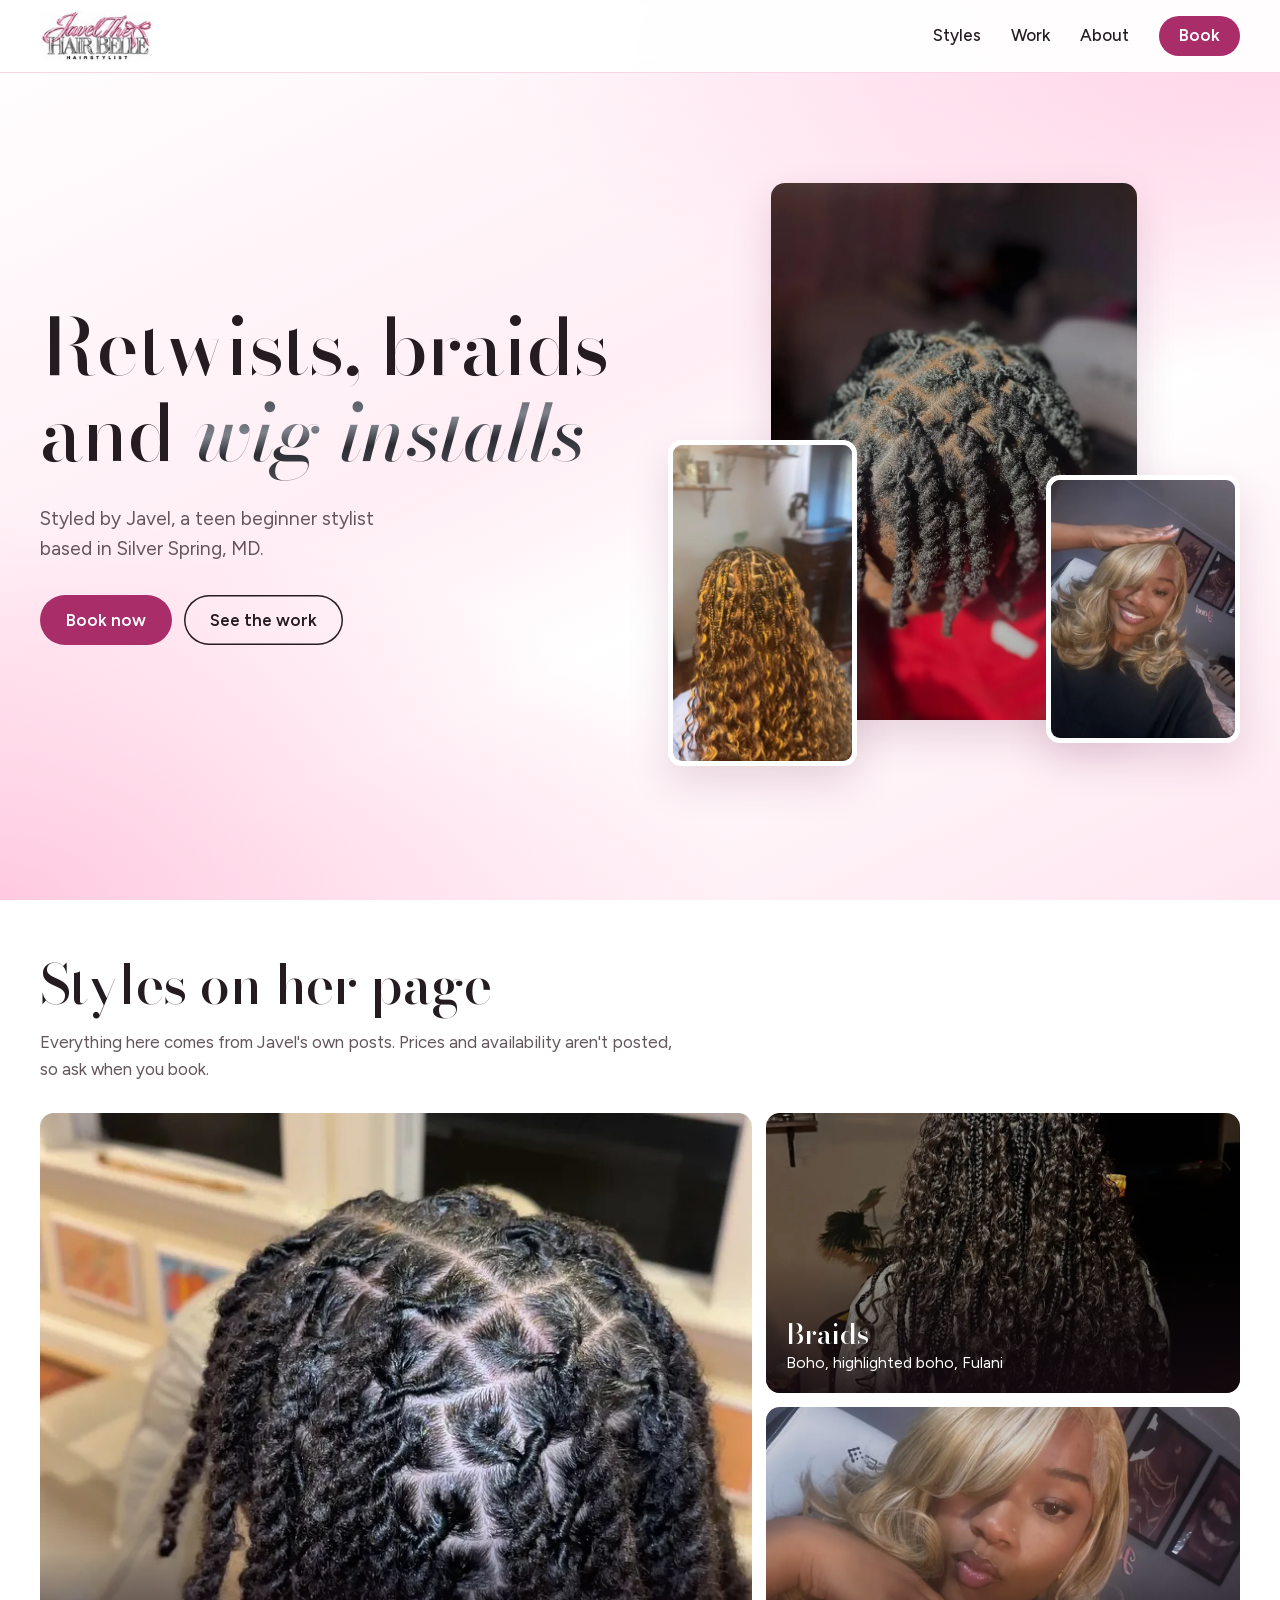
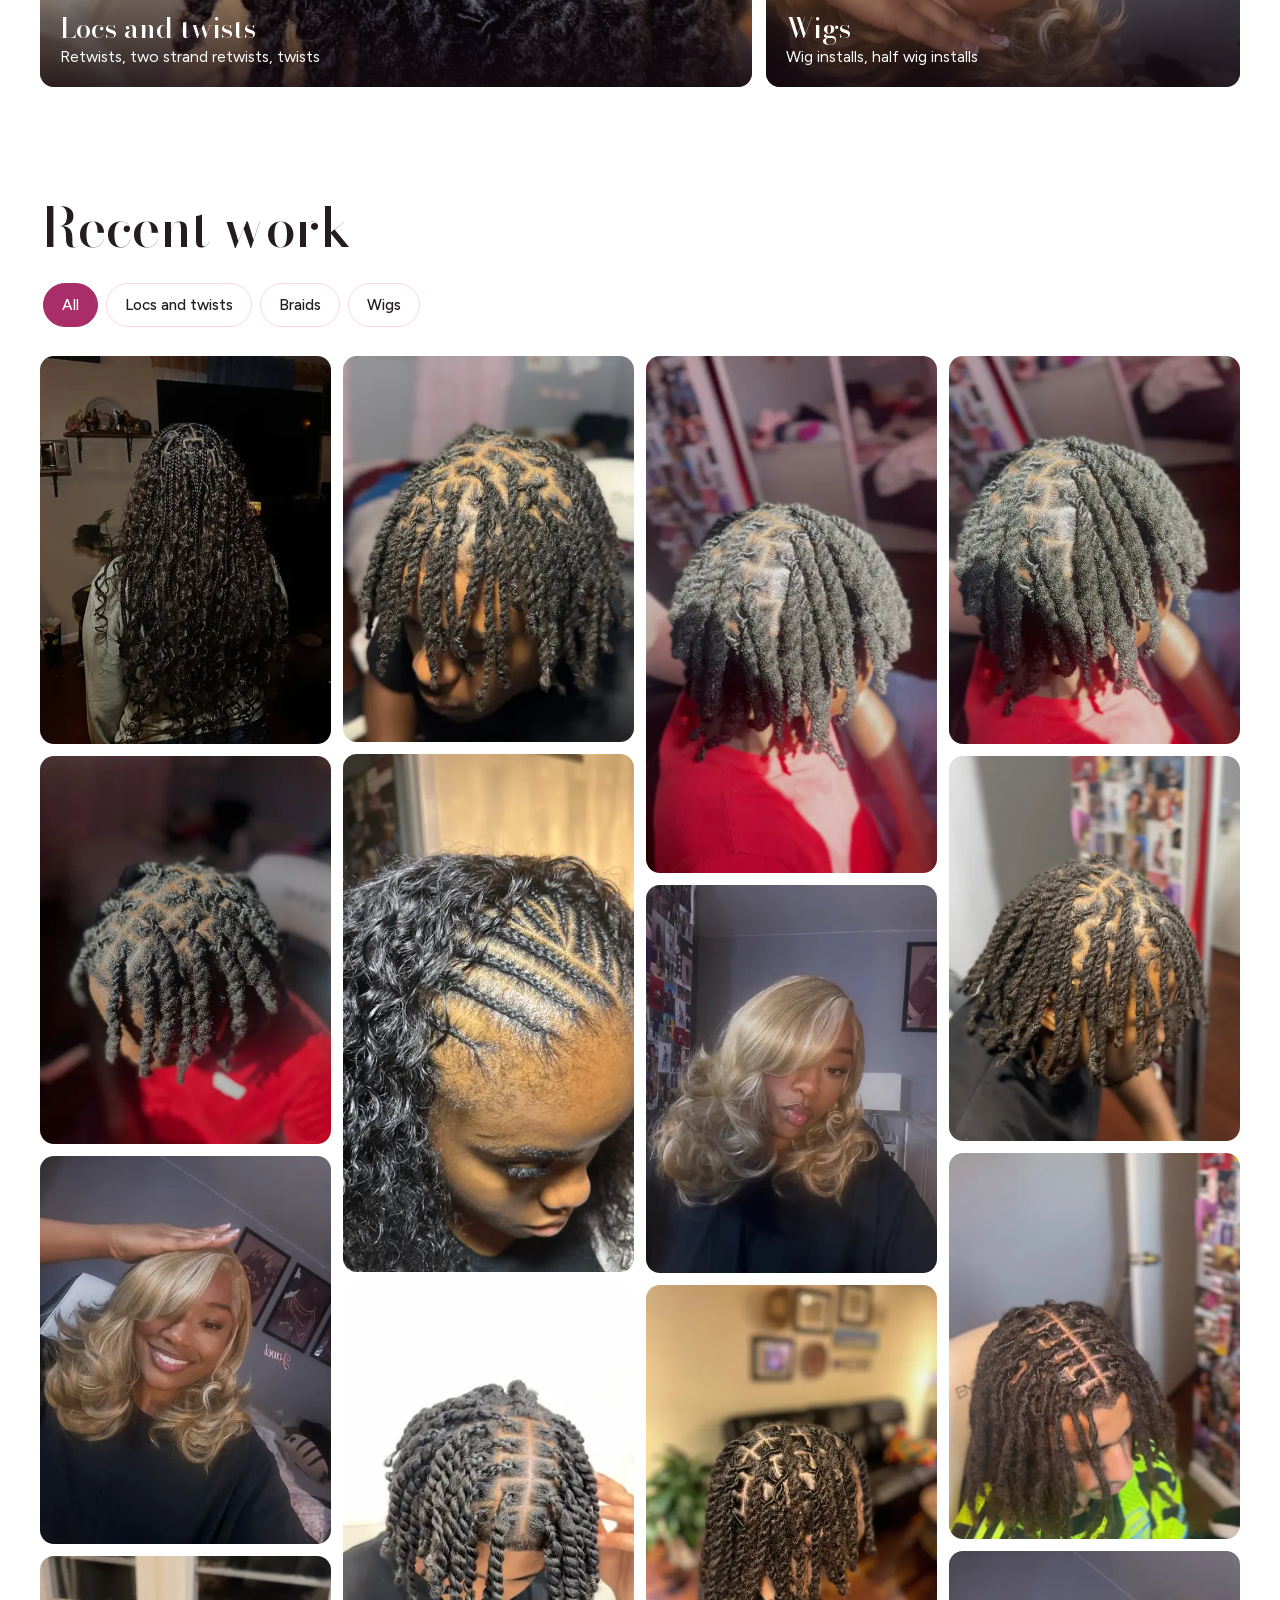
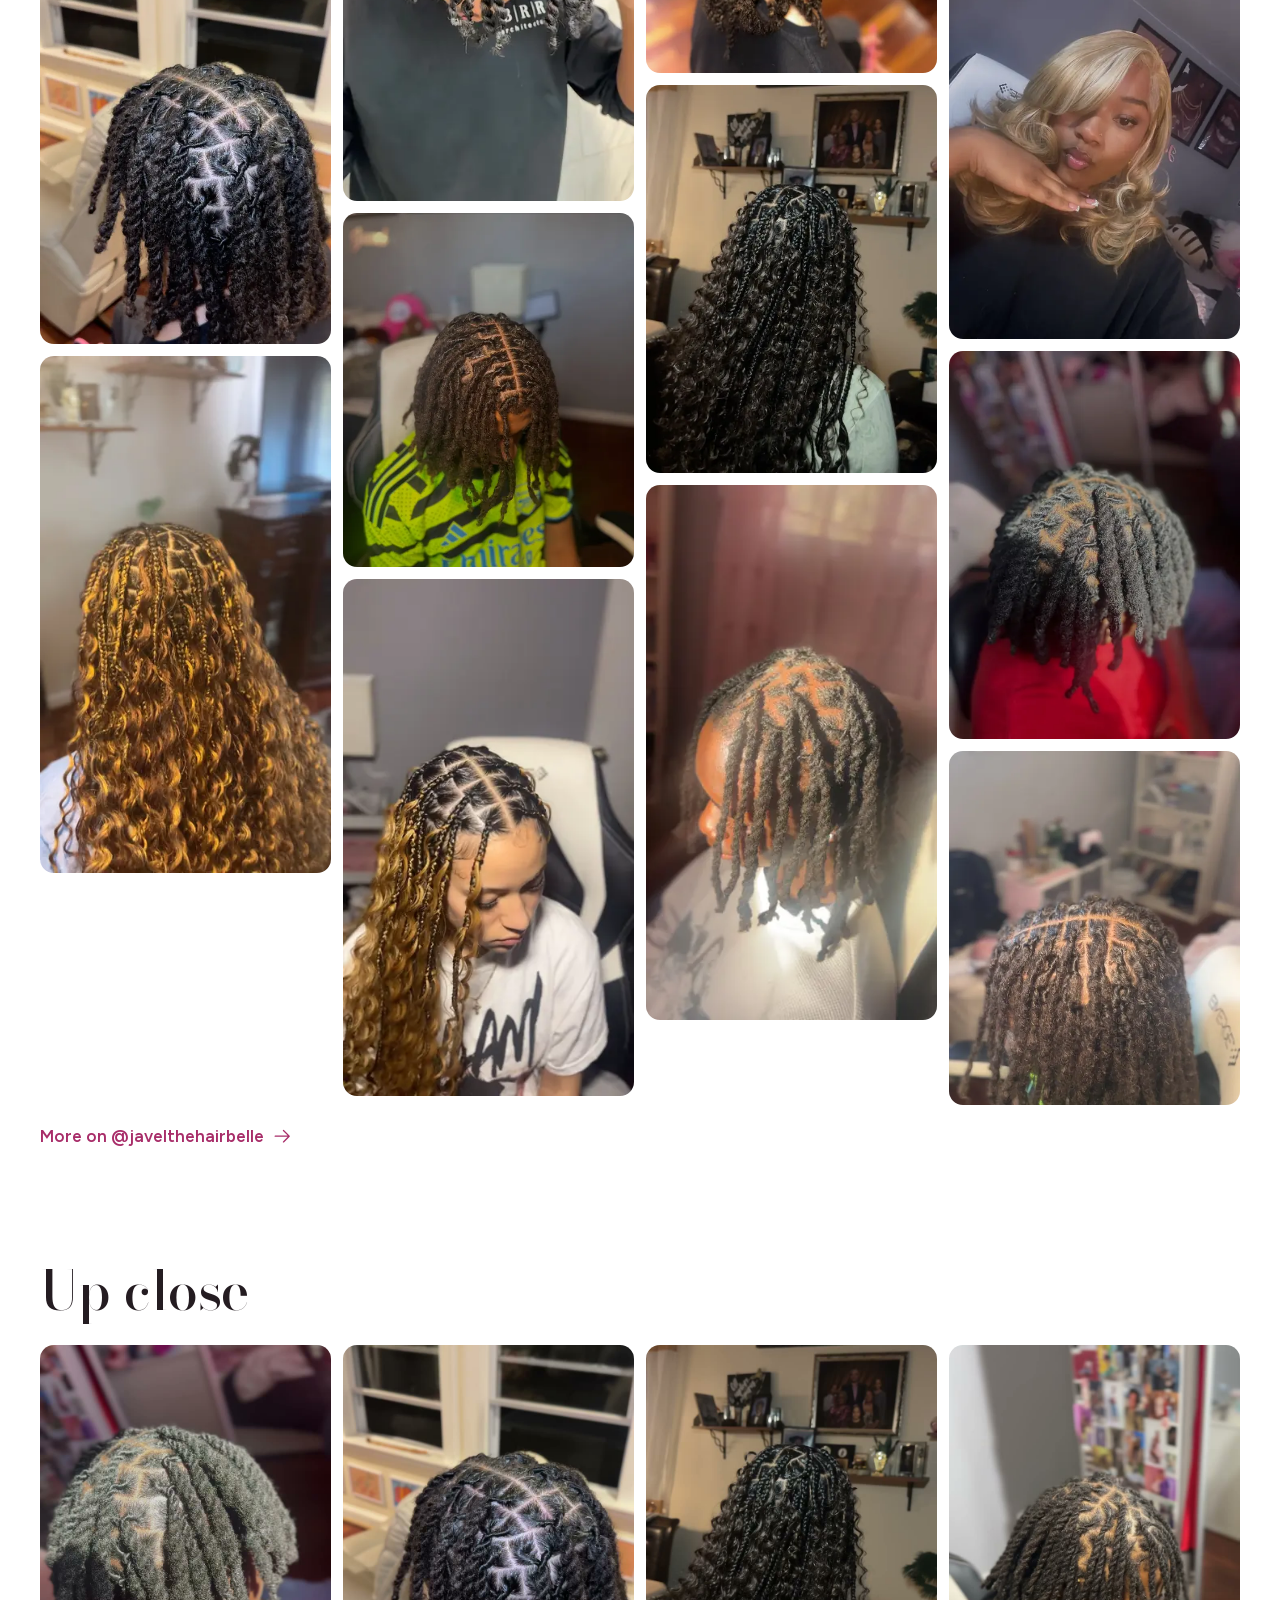
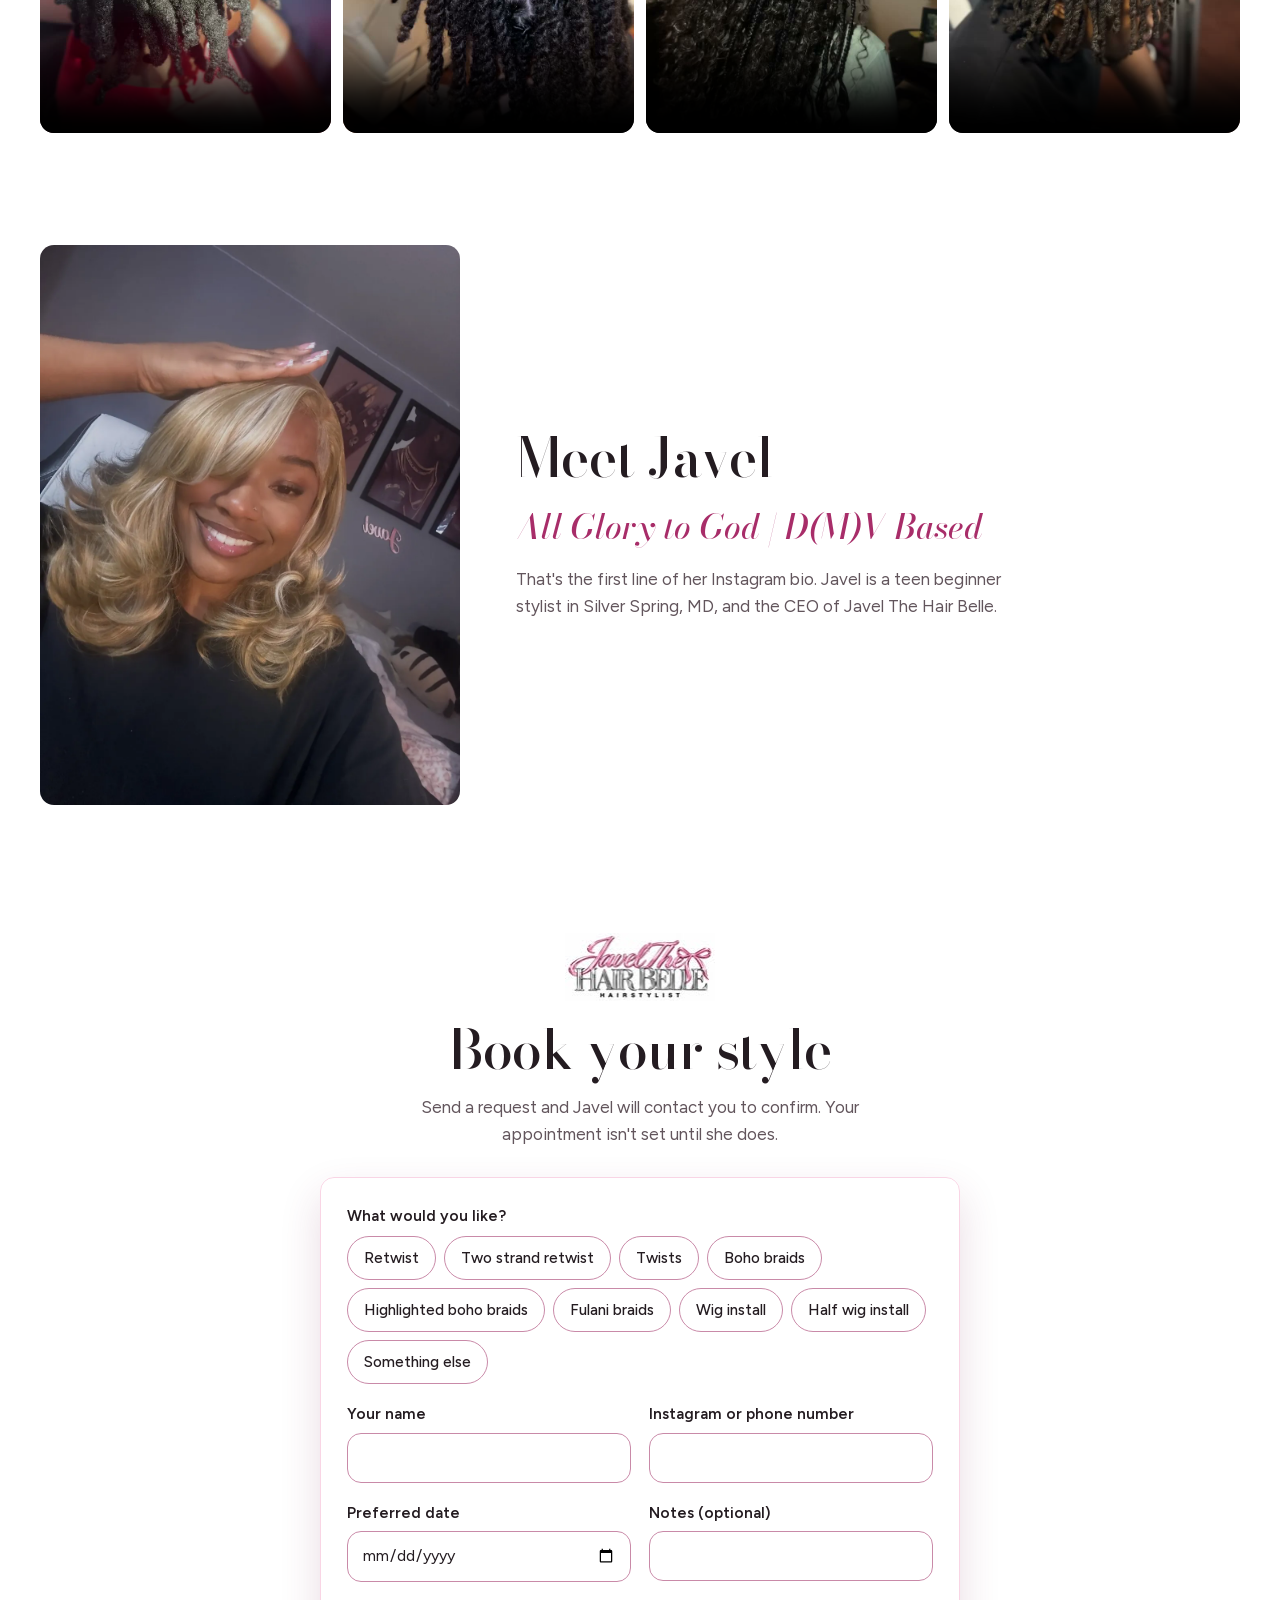
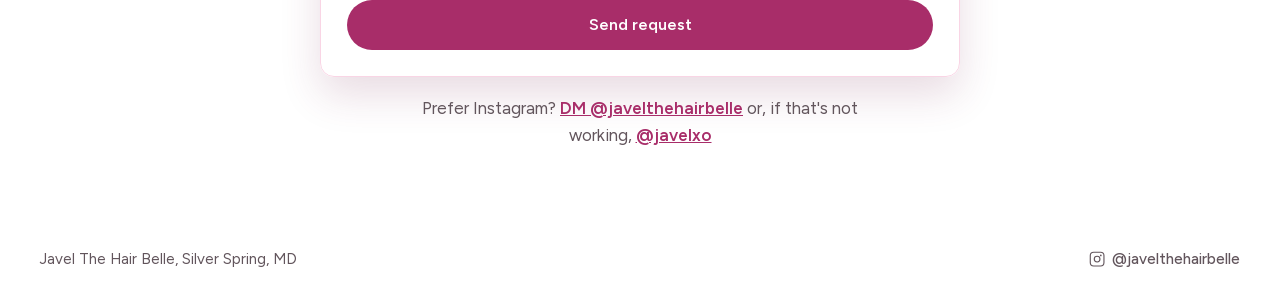
==== commit 4d0ddde7: "Streamline booking: one-tap style, inline errors, confirmation Co-Authored-By: Claude Opus 5.5 <nore" ====
--- a/index.html
+++ b/index.html
@@ -79,27 +79,27 @@
       <button type="button" data-filter="wigs" aria-pressed="false">Wigs</button>
     </div>
     <div class="grid">
-        <figure class="shot" data-group="braids"><button type="button" data-index="0" data-full="assets/photos/Ddz5wMfick7_i1-lg.webp" data-post="https://www.instagram.com/p/Ddz5wMfick7/" data-caption="Boho Braids never disappoint" aria-label="Open photo: Long boho braids with curly pieces, seen from behind"><img src="assets/photos/Ddz5wMfick7_i1.webp" alt="Long boho braids with curly pieces, seen from behind" width="480" height="640" loading="lazy" decoding="async"></button></figure>
-        <figure class="shot" data-group="locs"><button type="button" data-index="1" data-full="assets/photos/De4iuTrFjDi_i0-lg.webp" data-post="https://www.instagram.com/p/De4iuTrFjDi/" data-caption="It&#x27;s getting tooooo icy out here" aria-label="Open photo: Fresh retwist with clean zigzag parts, seen from above"><img src="assets/photos/De4iuTrFjDi_i0.webp" alt="Fresh retwist with clean zigzag parts, seen from above" width="480" height="640" loading="lazy" decoding="async"></button></figure>
-        <figure class="shot" data-group="wigs"><button type="button" data-index="2" data-full="assets/photos/Ddg3wsXlnAs_i2-lg.webp" data-post="https://www.instagram.com/p/Ddg3wsXlnAs/" data-caption="Wig Install on the CEO @javelxo" aria-label="Open photo: Javel smiling in a honey blonde curled wig with bangs"><img src="assets/photos/Ddg3wsXlnAs_i2.webp" alt="Javel smiling in a honey blonde curled wig with bangs" width="480" height="640" loading="lazy" decoding="async"></button></figure>
-        <figure class="shot" data-group="locs"><button type="button" data-index="3" data-full="assets/photos/DeUgit7ljA8_i1-lg.webp" data-post="https://www.instagram.com/p/DeUgit7ljA8/" data-caption="Two Strand Retwist" aria-label="Open photo: Two strand retwist on shoulder length locs"><img src="assets/photos/DeUgit7ljA8_i1.webp" alt="Two strand retwist on shoulder length locs" width="480" height="640" loading="lazy" decoding="async"></button></figure>
-        <figure class="shot" data-group="braids"><button type="button" data-index="4" data-full="assets/photos/DeCutHTJZ0e_i0-lg.webp" data-post="https://www.instagram.com/reel/DeCutHTJZ0e/" data-caption="Highlighted boho braids" aria-label="Open photo: Long highlighted boho braids in golden blonde and black"><img src="assets/photos/DeCutHTJZ0e_i0.webp" alt="Long highlighted boho braids in golden blonde and black" width="360" height="640" loading="lazy" decoding="async"></button></figure>
-        <figure class="shot" data-group="locs"><button type="button" data-index="5" data-full="assets/photos/De0pLo7Fg4z_i1-lg.webp" data-post="https://www.instagram.com/p/De0pLo7Fg4z/" data-caption="Two Strand Retwist" aria-label="Open photo: Two strand retwist with neat parts, seen from above"><img src="assets/photos/De0pLo7Fg4z_i1.webp" alt="Two strand retwist with neat parts, seen from above" width="482" height="640" loading="lazy" decoding="async"></button></figure>
-        <figure class="shot" data-group="braids wigs"><button type="button" data-index="6" data-full="assets/photos/DeW0W3KBqu6_i0-lg.webp" data-post="https://www.instagram.com/reel/DeW0W3KBqu6/" data-caption="Fulani Braids + Half Wig Install" aria-label="Open photo: Fulani braids at the front with a curly half wig"><img src="assets/photos/DeW0W3KBqu6_i0.webp" alt="Fulani braids at the front with a curly half wig" width="360" height="640" loading="lazy" decoding="async"></button></figure>
-        <figure class="shot" data-group="locs"><button type="button" data-index="7" data-full="assets/photos/Ddl0-rFB58I_i0-lg.webp" data-post="https://www.instagram.com/reel/Ddl0-rFB58I/" data-caption="We heard winters coming so we had to bring out the ice" aria-label="Open photo: Chunky black twists with clean square parts"><img src="assets/photos/Ddl0-rFB58I_i0.webp" alt="Chunky black twists with clean square parts" width="360" height="640" loading="lazy" decoding="async"></button></figure>
-        <figure class="shot" data-group="locs"><button type="button" data-index="8" data-full="assets/photos/DdANRCtiXlJ_i0-lg.webp" data-post="https://www.instagram.com/p/DdANRCtiXlJ/" data-caption="Good reliable retwist" aria-label="Open photo: Retwisted locs with straight parts, seen from behind"><img src="assets/photos/DdANRCtiXlJ_i0.webp" alt="Retwisted locs with straight parts, seen from behind" width="526" height="640" loading="lazy" decoding="async"></button></figure>
-        <figure class="shot" data-group="braids"><button type="button" data-index="9" data-full="assets/photos/DeZpnrmBKJW_i0-lg.webp" data-post="https://www.instagram.com/reel/DeZpnrmBKJW/" data-caption="This color" aria-label="Open photo: Boho braids with golden brown highlights and crisp parts"><img src="assets/photos/DeZpnrmBKJW_i0.webp" alt="Boho braids with golden brown highlights and crisp parts" width="360" height="640" loading="lazy" decoding="async"></button></figure>
-        <figure class="shot" data-group="locs"><button type="button" data-index="10" data-full="assets/photos/De4iTuHhBvc_i0-lg.webp" data-post="https://www.instagram.com/reel/De4iTuHhBvc/" data-caption="Rate the retwist 1-10" aria-label="Open photo: Retwist with zigzag parts on locs"><img src="assets/photos/De4iTuHhBvc_i0.webp" alt="Retwist with zigzag parts on locs" width="360" height="640" loading="lazy" decoding="async"></button></figure>
-        <figure class="shot" data-group="wigs"><button type="button" data-index="11" data-full="assets/photos/Ddg3wsXlnAs_i0-lg.webp" data-post="https://www.instagram.com/p/Ddg3wsXlnAs/" data-caption="Wig Install on the CEO @javelxo" aria-label="Open photo: Side view of a honey blonde wig with soft curls"><img src="assets/photos/Ddg3wsXlnAs_i0.webp" alt="Side view of a honey blonde wig with soft curls" width="480" height="640" loading="lazy" decoding="async"></button></figure>
-        <figure class="shot" data-group="locs"><button type="button" data-index="12" data-full="assets/photos/DeUgit7ljA8_i0-lg.webp" data-post="https://www.instagram.com/p/DeUgit7ljA8/" data-caption="Two Strand Retwist" aria-label="Open photo: Two strand retwist seen from behind in a living room"><img src="assets/photos/DeUgit7ljA8_i0.webp" alt="Two strand retwist seen from behind in a living room" width="480" height="640" loading="lazy" decoding="async"></button></figure>
-        <figure class="shot" data-group="braids"><button type="button" data-index="13" data-full="assets/photos/Ddz5wMfick7_i0-lg.webp" data-post="https://www.instagram.com/p/Ddz5wMfick7/" data-caption="Boho Braids never disappoint" aria-label="Open photo: Boho braids with curly ends, close view from behind"><img src="assets/photos/Ddz5wMfick7_i0.webp" alt="Boho braids with curly ends, close view from behind" width="480" height="640" loading="lazy" decoding="async"></button></figure>
-        <figure class="shot" data-group="locs"><button type="button" data-index="14" data-full="assets/photos/De4RaWKBJGE_i0-lg.webp" data-post="https://www.instagram.com/reel/De4RaWKBJGE/" data-caption="Retwist Szn" aria-label="Open photo: Retwisted locs in warm window light, side view"><img src="assets/photos/De4RaWKBJGE_i0.webp" alt="Retwisted locs in warm window light, side view" width="348" height="640" loading="lazy" decoding="async"></button></figure>
-        <figure class="shot" data-group="locs"><button type="button" data-index="15" data-full="assets/photos/De4iuTrFjDi_i2-lg.webp" data-post="https://www.instagram.com/p/De4iuTrFjDi/" data-caption="It&#x27;s getting tooooo icy out here" aria-label="Open photo: Close view of a retwist with detailed parts"><img src="assets/photos/De4iuTrFjDi_i2.webp" alt="Close view of a retwist with detailed parts" width="480" height="640" loading="lazy" decoding="async"></button></figure>
-        <figure class="shot" data-group="locs"><button type="button" data-index="16" data-full="assets/photos/De0pLo7Fg4z_i0-lg.webp" data-post="https://www.instagram.com/p/De0pLo7Fg4z/" data-caption="Two Strand Retwist" aria-label="Open photo: Two strand retwist from the side"><img src="assets/photos/De0pLo7Fg4z_i0.webp" alt="Two strand retwist from the side" width="483" height="640" loading="lazy" decoding="async"></button></figure>
-        <figure class="shot" data-group="locs"><button type="button" data-index="17" data-full="assets/photos/DdANRCtiXlJ_i1-lg.webp" data-post="https://www.instagram.com/p/DdANRCtiXlJ/" data-caption="Good reliable retwist" aria-label="Open photo: Retwisted locs with neat parts, angled from the front"><img src="assets/photos/DdANRCtiXlJ_i1.webp" alt="Retwisted locs with neat parts, angled from the front" width="483" height="640" loading="lazy" decoding="async"></button></figure>
-        <figure class="shot" data-group="wigs"><button type="button" data-index="18" data-full="assets/photos/Ddg3wsXlnAs_i1-lg.webp" data-post="https://www.instagram.com/p/Ddg3wsXlnAs/" data-caption="Wig Install on the CEO @javelxo" aria-label="Open photo: Javel posing in a blonde curled wig with bangs"><img src="assets/photos/Ddg3wsXlnAs_i1.webp" alt="Javel posing in a blonde curled wig with bangs" width="480" height="640" loading="lazy" decoding="async"></button></figure>
-        <figure class="shot" data-group="locs"><button type="button" data-index="19" data-full="assets/photos/De4iuTrFjDi_i1-lg.webp" data-post="https://www.instagram.com/p/De4iuTrFjDi/" data-caption="It&#x27;s getting tooooo icy out here" aria-label="Open photo: Retwist with zigzag parts, side angle"><img src="assets/photos/De4iuTrFjDi_i1.webp" alt="Retwist with zigzag parts, side angle" width="480" height="640" loading="lazy" decoding="async"></button></figure>
-        <figure class="shot" data-group="locs"><button type="button" data-index="20" data-full="assets/photos/DdANRCtiXlJ_i2-lg.webp" data-post="https://www.instagram.com/p/DdANRCtiXlJ/" data-caption="Good reliable retwist" aria-label="Open photo: Long locs freshly retwisted, seen from behind"><img src="assets/photos/DdANRCtiXlJ_i2.webp" alt="Long locs freshly retwisted, seen from behind" width="526" height="640" loading="lazy" decoding="async"></button></figure>
+        <figure class="shot" data-group="braids"><button type="button" data-index="0" data-full="assets/photos/Ddz5wMfick7_i1-lg.webp" data-post="https://www.instagram.com/p/Ddz5wMfick7/" data-caption="Boho Braids never disappoint" data-style="Boho braids" aria-label="Open photo: Long boho braids with curly pieces, seen from behind"><img src="assets/photos/Ddz5wMfick7_i1.webp" alt="Long boho braids with curly pieces, seen from behind" width="480" height="640" loading="lazy" decoding="async"></button></figure>
+        <figure class="shot" data-group="locs"><button type="button" data-index="1" data-full="assets/photos/De4iuTrFjDi_i0-lg.webp" data-post="https://www.instagram.com/p/De4iuTrFjDi/" data-caption="It&#x27;s getting tooooo icy out here" data-style="Retwist" aria-label="Open photo: Fresh retwist with clean zigzag parts, seen from above"><img src="assets/photos/De4iuTrFjDi_i0.webp" alt="Fresh retwist with clean zigzag parts, seen from above" width="480" height="640" loading="lazy" decoding="async"></button></figure>
+        <figure class="shot" data-group="wigs"><button type="button" data-index="2" data-full="assets/photos/Ddg3wsXlnAs_i2-lg.webp" data-post="https://www.instagram.com/p/Ddg3wsXlnAs/" data-caption="Wig Install on the CEO @javelxo" data-style="Wig install" aria-label="Open photo: Javel smiling in a honey blonde curled wig with bangs"><img src="assets/photos/Ddg3wsXlnAs_i2.webp" alt="Javel smiling in a honey blonde curled wig with bangs" width="480" height="640" loading="lazy" decoding="async"></button></figure>
+        <figure class="shot" data-group="locs"><button type="button" data-index="3" data-full="assets/photos/DeUgit7ljA8_i1-lg.webp" data-post="https://www.instagram.com/p/DeUgit7ljA8/" data-caption="Two Strand Retwist" data-style="Two strand retwist" aria-label="Open photo: Two strand retwist on shoulder length locs"><img src="assets/photos/DeUgit7ljA8_i1.webp" alt="Two strand retwist on shoulder length locs" width="480" height="640" loading="lazy" decoding="async"></button></figure>
+        <figure class="shot" data-group="braids"><button type="button" data-index="4" data-full="assets/photos/DeCutHTJZ0e_i0-lg.webp" data-post="https://www.instagram.com/reel/DeCutHTJZ0e/" data-caption="Highlighted boho braids" data-style="Highlighted boho braids" aria-label="Open photo: Long highlighted boho braids in golden blonde and black"><img src="assets/photos/DeCutHTJZ0e_i0.webp" alt="Long highlighted boho braids in golden blonde and black" width="360" height="640" loading="lazy" decoding="async"></button></figure>
+        <figure class="shot" data-group="locs"><button type="button" data-index="5" data-full="assets/photos/De0pLo7Fg4z_i1-lg.webp" data-post="https://www.instagram.com/p/De0pLo7Fg4z/" data-caption="Two Strand Retwist" data-style="Two strand retwist" aria-label="Open photo: Two strand retwist with neat parts, seen from above"><img src="assets/photos/De0pLo7Fg4z_i1.webp" alt="Two strand retwist with neat parts, seen from above" width="482" height="640" loading="lazy" decoding="async"></button></figure>
+        <figure class="shot" data-group="braids wigs"><button type="button" data-index="6" data-full="assets/photos/DeW0W3KBqu6_i0-lg.webp" data-post="https://www.instagram.com/reel/DeW0W3KBqu6/" data-caption="Fulani Braids + Half Wig Install" data-style="Fulani braids" aria-label="Open photo: Fulani braids at the front with a curly half wig"><img src="assets/photos/DeW0W3KBqu6_i0.webp" alt="Fulani braids at the front with a curly half wig" width="360" height="640" loading="lazy" decoding="async"></button></figure>
+        <figure class="shot" data-group="locs"><button type="button" data-index="7" data-full="assets/photos/Ddl0-rFB58I_i0-lg.webp" data-post="https://www.instagram.com/reel/Ddl0-rFB58I/" data-caption="We heard winters coming so we had to bring out the ice" data-style="Twists" aria-label="Open photo: Chunky black twists with clean square parts"><img src="assets/photos/Ddl0-rFB58I_i0.webp" alt="Chunky black twists with clean square parts" width="360" height="640" loading="lazy" decoding="async"></button></figure>
+        <figure class="shot" data-group="locs"><button type="button" data-index="8" data-full="assets/photos/DdANRCtiXlJ_i0-lg.webp" data-post="https://www.instagram.com/p/DdANRCtiXlJ/" data-caption="Good reliable retwist" data-style="Retwist" aria-label="Open photo: Retwisted locs with straight parts, seen from behind"><img src="assets/photos/DdANRCtiXlJ_i0.webp" alt="Retwisted locs with straight parts, seen from behind" width="526" height="640" loading="lazy" decoding="async"></button></figure>
+        <figure class="shot" data-group="braids"><button type="button" data-index="9" data-full="assets/photos/DeZpnrmBKJW_i0-lg.webp" data-post="https://www.instagram.com/reel/DeZpnrmBKJW/" data-caption="This color" data-style="Boho braids" aria-label="Open photo: Boho braids with golden brown highlights and crisp parts"><img src="assets/photos/DeZpnrmBKJW_i0.webp" alt="Boho braids with golden brown highlights and crisp parts" width="360" height="640" loading="lazy" decoding="async"></button></figure>
+        <figure class="shot" data-group="locs"><button type="button" data-index="10" data-full="assets/photos/De4iTuHhBvc_i0-lg.webp" data-post="https://www.instagram.com/reel/De4iTuHhBvc/" data-caption="Rate the retwist 1-10" data-style="Retwist" aria-label="Open photo: Retwist with zigzag parts on locs"><img src="assets/photos/De4iTuHhBvc_i0.webp" alt="Retwist with zigzag parts on locs" width="360" height="640" loading="lazy" decoding="async"></button></figure>
+        <figure class="shot" data-group="wigs"><button type="button" data-index="11" data-full="assets/photos/Ddg3wsXlnAs_i0-lg.webp" data-post="https://www.instagram.com/p/Ddg3wsXlnAs/" data-caption="Wig Install on the CEO @javelxo" data-style="Wig install" aria-label="Open photo: Side view of a honey blonde wig with soft curls"><img src="assets/photos/Ddg3wsXlnAs_i0.webp" alt="Side view of a honey blonde wig with soft curls" width="480" height="640" loading="lazy" decoding="async"></button></figure>
+        <figure class="shot" data-group="locs"><button type="button" data-index="12" data-full="assets/photos/DeUgit7ljA8_i0-lg.webp" data-post="https://www.instagram.com/p/DeUgit7ljA8/" data-caption="Two Strand Retwist" data-style="Two strand retwist" aria-label="Open photo: Two strand retwist seen from behind in a living room"><img src="assets/photos/DeUgit7ljA8_i0.webp" alt="Two strand retwist seen from behind in a living room" width="480" height="640" loading="lazy" decoding="async"></button></figure>
+        <figure class="shot" data-group="braids"><button type="button" data-index="13" data-full="assets/photos/Ddz5wMfick7_i0-lg.webp" data-post="https://www.instagram.com/p/Ddz5wMfick7/" data-caption="Boho Braids never disappoint" data-style="Boho braids" aria-label="Open photo: Boho braids with curly ends, close view from behind"><img src="assets/photos/Ddz5wMfick7_i0.webp" alt="Boho braids with curly ends, close view from behind" width="480" height="640" loading="lazy" decoding="async"></button></figure>
+        <figure class="shot" data-group="locs"><button type="button" data-index="14" data-full="assets/photos/De4RaWKBJGE_i0-lg.webp" data-post="https://www.instagram.com/reel/De4RaWKBJGE/" data-caption="Retwist Szn" data-style="Retwist" aria-label="Open photo: Retwisted locs in warm window light, side view"><img src="assets/photos/De4RaWKBJGE_i0.webp" alt="Retwisted locs in warm window light, side view" width="348" height="640" loading="lazy" decoding="async"></button></figure>
+        <figure class="shot" data-group="locs"><button type="button" data-index="15" data-full="assets/photos/De4iuTrFjDi_i2-lg.webp" data-post="https://www.instagram.com/p/De4iuTrFjDi/" data-caption="It&#x27;s getting tooooo icy out here" data-style="Retwist" aria-label="Open photo: Close view of a retwist with detailed parts"><img src="assets/photos/De4iuTrFjDi_i2.webp" alt="Close view of a retwist with detailed parts" width="480" height="640" loading="lazy" decoding="async"></button></figure>
+        <figure class="shot" data-group="locs"><button type="button" data-index="16" data-full="assets/photos/De0pLo7Fg4z_i0-lg.webp" data-post="https://www.instagram.com/p/De0pLo7Fg4z/" data-caption="Two Strand Retwist" data-style="Two strand retwist" aria-label="Open photo: Two strand retwist from the side"><img src="assets/photos/De0pLo7Fg4z_i0.webp" alt="Two strand retwist from the side" width="483" height="640" loading="lazy" decoding="async"></button></figure>
+        <figure class="shot" data-group="locs"><button type="button" data-index="17" data-full="assets/photos/DdANRCtiXlJ_i1-lg.webp" data-post="https://www.instagram.com/p/DdANRCtiXlJ/" data-caption="Good reliable retwist" data-style="Retwist" aria-label="Open photo: Retwisted locs with neat parts, angled from the front"><img src="assets/photos/DdANRCtiXlJ_i1.webp" alt="Retwisted locs with neat parts, angled from the front" width="483" height="640" loading="lazy" decoding="async"></button></figure>
+        <figure class="shot" data-group="wigs"><button type="button" data-index="18" data-full="assets/photos/Ddg3wsXlnAs_i1-lg.webp" data-post="https://www.instagram.com/p/Ddg3wsXlnAs/" data-caption="Wig Install on the CEO @javelxo" data-style="Wig install" aria-label="Open photo: Javel posing in a blonde curled wig with bangs"><img src="assets/photos/Ddg3wsXlnAs_i1.webp" alt="Javel posing in a blonde curled wig with bangs" width="480" height="640" loading="lazy" decoding="async"></button></figure>
+        <figure class="shot" data-group="locs"><button type="button" data-index="19" data-full="assets/photos/De4iuTrFjDi_i1-lg.webp" data-post="https://www.instagram.com/p/De4iuTrFjDi/" data-caption="It&#x27;s getting tooooo icy out here" data-style="Retwist" aria-label="Open photo: Retwist with zigzag parts, side angle"><img src="assets/photos/De4iuTrFjDi_i1.webp" alt="Retwist with zigzag parts, side angle" width="480" height="640" loading="lazy" decoding="async"></button></figure>
+        <figure class="shot" data-group="locs"><button type="button" data-index="20" data-full="assets/photos/DdANRCtiXlJ_i2-lg.webp" data-post="https://www.instagram.com/p/DdANRCtiXlJ/" data-caption="Good reliable retwist" data-style="Retwist" aria-label="Open photo: Long locs freshly retwisted, seen from behind"><img src="assets/photos/DdANRCtiXlJ_i2.webp" alt="Long locs freshly retwisted, seen from behind" width="526" height="640" loading="lazy" decoding="async"></button></figure>
     </div>
     <a class="more" href="https://www.instagram.com/javelthehairbelle/" target="_blank" rel="noopener">More on @javelthehairbelle <svg class="icon" aria-hidden="true" xmlns="http://www.w3.org/2000/svg" viewBox="0 0 256 256" fill="currentColor"><path d="M221.66,133.66l-72,72a8,8,0,0,1-11.32-11.32L196.69,136H40a8,8,0,0,1,0-16H196.69L138.34,61.66a8,8,0,0,1,11.32-11.32l72,72A8,8,0,0,1,221.66,133.66Z"/></svg></a>
   </section>
@@ -133,35 +133,49 @@
       <form name="booking" method="POST" action="/thanks.html" data-netlify="true" netlify-honeypot="company" class="book-form">
         <input type="hidden" name="form-name" value="booking">
         <p class="hp"><label>Leave this empty <input name="company" tabindex="-1" autocomplete="off"></label></p>
-        <label>Your name
-          <input name="name" required autocomplete="name">
-        </label>
-        <label>Instagram or phone number
-          <input name="contact" required autocomplete="off">
-        </label>
-        <label>Style
-          <select name="style" required>
-            <option value="">Choose a style</option>
-            <option>Retwist</option>
-            <option>Two strand retwist</option>
-            <option>Twists</option>
-            <option>Boho braids</option>
-            <option>Highlighted boho braids</option>
-            <option>Fulani braids</option>
-            <option>Wig install</option>
-            <option>Half wig install</option>
-            <option>Something else</option>
-          </select>
-        </label>
-        <label>Preferred date
-          <input type="date" name="preferred-date" required>
-        </label>
-        <label class="full">Anything else Javel should know? (optional)
-          <textarea name="notes" rows="3"></textarea>
-        </label>
+        <fieldset class="full field" data-error="Choose a style to continue.">
+          <legend>What would you like?</legend>
+          <div class="chips">
+            <label class="chip"><input type="radio" name="style" value="Retwist" required><span>Retwist</span></label>
+            <label class="chip"><input type="radio" name="style" value="Two strand retwist" required><span>Two strand retwist</span></label>
+            <label class="chip"><input type="radio" name="style" value="Twists" required><span>Twists</span></label>
+            <label class="chip"><input type="radio" name="style" value="Boho braids" required><span>Boho braids</span></label>
+            <label class="chip"><input type="radio" name="style" value="Highlighted boho braids" required><span>Highlighted boho braids</span></label>
+            <label class="chip"><input type="radio" name="style" value="Fulani braids" required><span>Fulani braids</span></label>
+            <label class="chip"><input type="radio" name="style" value="Wig install" required><span>Wig install</span></label>
+            <label class="chip"><input type="radio" name="style" value="Half wig install" required><span>Half wig install</span></label>
+            <label class="chip"><input type="radio" name="style" value="Something else" required><span>Something else</span></label>
+          </div>
+          <small class="err"></small>
+        </fieldset>
+        <div class="field" data-error="Enter your name.">
+          <label for="f-name">Your name</label>
+          <input id="f-name" name="name" required autocomplete="name">
+          <small class="err"></small>
+        </div>
+        <div class="field" data-error="Enter your Instagram or phone number so Javel can reach you.">
+          <label for="f-contact">Instagram or phone number</label>
+          <input id="f-contact" name="contact" required autocomplete="off">
+          <small class="err"></small>
+        </div>
+        <div class="field" data-error="Choose today or a later date.">
+          <label for="f-date">Preferred date</label>
+          <input id="f-date" type="date" name="preferred-date" required>
+          <small class="err"></small>
+        </div>
+        <div class="field">
+          <label for="f-notes">Notes (optional)</label>
+          <input id="f-notes" name="notes" autocomplete="off">
+        </div>
         <button class="btn full" type="submit">Send request</button>
         <p class="form-status full" role="status" aria-live="polite"></p>
       </form>
+      <div class="book-done" hidden tabindex="-1">
+        <h3></h3>
+        <p class="done-summary"></p>
+        <p>Javel will contact you at <strong class="done-contact"></strong> to confirm. Your appointment isn't set until she does.</p>
+        <button class="btn btn-ghost" type="button">Send another request</button>
+      </div>
       <p class="alt">Prefer Instagram? <a href="https://ig.me/m/javelthehairbelle" target="_blank" rel="noopener">DM @javelthehairbelle</a> or, if that's not working, <a href="https://ig.me/m/javelxo" target="_blank" rel="noopener">@javelxo</a></p>
     </div>
   </section>
@@ -179,7 +193,7 @@
   <button class="box-nav prev" type="button" aria-label="Previous photo"><svg class="icon" aria-hidden="true" xmlns="http://www.w3.org/2000/svg" viewBox="0 0 256 256" fill="currentColor"><path d="M165.66,202.34a8,8,0,0,1-11.32,11.32l-80-80a8,8,0,0,1,0-11.32l80-80a8,8,0,0,1,11.32,11.32L91.31,128Z"/></svg></button>
   <figure>
     <img alt="">
-    <figcaption><span></span><a target="_blank" rel="noopener">View post <svg class="icon" aria-hidden="true" xmlns="http://www.w3.org/2000/svg" viewBox="0 0 256 256" fill="currentColor"><path d="M221.66,133.66l-72,72a8,8,0,0,1-11.32-11.32L196.69,136H40a8,8,0,0,1,0-16H196.69L138.34,61.66a8,8,0,0,1,11.32-11.32l72,72A8,8,0,0,1,221.66,133.66Z"/></svg></a></figcaption>
+    <figcaption><span></span><a target="_blank" rel="noopener">View post <svg class="icon" aria-hidden="true" xmlns="http://www.w3.org/2000/svg" viewBox="0 0 256 256" fill="currentColor"><path d="M221.66,133.66l-72,72a8,8,0,0,1-11.32-11.32L196.69,136H40a8,8,0,0,1,0-16H196.69L138.34,61.66a8,8,0,0,1,11.32-11.32l72,72A8,8,0,0,1,221.66,133.66Z"/></svg></a><button class="book-this" type="button">Book this style</button></figcaption>
   </figure>
   <button class="box-nav next" type="button" aria-label="Next photo"><svg class="icon" aria-hidden="true" xmlns="http://www.w3.org/2000/svg" viewBox="0 0 256 256" fill="currentColor"><path d="M181.66,133.66l-80,80a8,8,0,0,1-11.32-11.32L164.69,128,90.34,53.66a8,8,0,0,1,11.32-11.32l80,80A8,8,0,0,1,181.66,133.66Z"/></svg></button>
 </dialog>
--- a/styles.css
+++ b/styles.css
@@ -172,18 +172,39 @@
   .box .next { grid-column: 2; }
 }
 
-.book-form { display: grid; grid-template-columns: 1fr 1fr; gap: 16px; max-width: 620px; margin: 0 auto; text-align: left; }
-.book-form label { display: grid; gap: 6px; font-weight: 600; font-size: .96rem; }
-.book-form input, .book-form select, .book-form textarea { width: 100%; min-height: 50px; padding: 12px 14px; border: 1.5px solid #c98aa8; border-radius: var(--radius); background: #fff; color: var(--text); font: 400 16px/1.4 Figtree, sans-serif; }
-.book-form textarea { resize: vertical; }
+.book-form { display: grid; grid-template-columns: 1fr 1fr; gap: 18px; max-width: 640px; margin: 28px auto 0; padding: 26px; text-align: left; background: rgb(255 255 255 / .82); border: 1px solid var(--line); border-radius: var(--radius); box-shadow: var(--shadow); }
+.book-form[hidden], .book-done[hidden] { display: none; }
+.field { display: grid; gap: 6px; align-content: start; margin: 0; padding: 0; border: 0; min-width: 0; }
+.field label, .field legend { padding: 0; font-weight: 600; font-size: .96rem; }
+.field legend { margin-bottom: 8px; }
+.field > input { width: 100%; min-height: 50px; padding: 12px 14px; border: 1.5px solid #c98aa8; border-radius: var(--radius); background: #fff; color: var(--text); font: 400 16px/1.4 Figtree, sans-serif; }
+.field.bad > input { border-color: #b3261e; }
+.err { color: #b3261e; font-size: .9rem; font-weight: 500; }
+.err:empty { display: none; }
+.chips { display: flex; flex-wrap: wrap; gap: 8px; }
+.chip { position: relative; cursor: pointer; font-weight: 500 !important; }
+.chip input { position: absolute; inset: 0; opacity: 0; margin: 0; cursor: pointer; }
+.chip span { display: flex; align-items: center; min-height: 44px; padding: 0 16px; border: 1.5px solid #c98aa8; border-radius: 999px; background: #fff; transition: background .2s, color .2s; }
+.chip input:checked + span { background: var(--pink); border-color: var(--pink); color: var(--on-pink); }
+.chip input:focus-visible + span { outline: 3px solid var(--pink); outline-offset: 2px; }
 .book-form .full { grid-column: 1 / -1; }
-.book-form button { border: 0; cursor: pointer; font: 600 1rem Figtree, sans-serif; }
-.book-form button:disabled { opacity: .7; cursor: wait; }
+.book-form .btn { border: 0; cursor: pointer; font: 600 1rem Figtree, sans-serif; }
+.book-form .btn:disabled { opacity: .7; cursor: wait; }
 .book-form .hp { position: absolute; left: -9999px; }
-.book .form-status { margin: 0; max-width: none; text-align: center; font-weight: 600; color: var(--text); }
+.book .form-status { margin: 0; max-width: none; text-align: center; font-weight: 600; color: #b3261e; }
 .book .form-status:empty { display: none; }
+.book-done { max-width: 520px; margin: 28px auto 0; padding: 30px 26px; background: rgb(255 255 255 / .82); border: 1px solid var(--line); border-radius: var(--radius); box-shadow: var(--shadow); outline: 0; }
+.book-done h3 { margin: 0; font: 500 1.8rem/1.15 "Bodoni Moda", serif; }
+.book-done p { margin: 12px auto 0; color: var(--muted); }
+.book-done .done-summary { color: var(--text); font-weight: 600; }
+.book-done .btn { margin-top: 20px; border: 0; cursor: pointer; font: 600 1rem Figtree, sans-serif; }
+.box .book-this { width: auto; height: auto; min-height: 44px; padding: 0 18px; background: var(--pink); color: var(--on-pink); font: 600 .96rem Figtree, sans-serif; }
+.box .book-this:hover { background: #8f2459; }
+.box figcaption { align-items: center; }
+.sticky-book.away { display: none !important; }
 .thanks { display: grid; place-content: center; justify-items: center; gap: 16px; min-height: 100dvh; padding: 24px; text-align: center; }
 .thanks p { color: var(--muted); max-width: 40ch; margin: 0; }
 @media (max-width: 767px) {
-  .book-form { grid-template-columns: 1fr; }
-}
+  .book-form { grid-template-columns: 1fr; padding: 20px 16px; }
+  .box img { max-height: calc(100dvh - 210px); }
+}
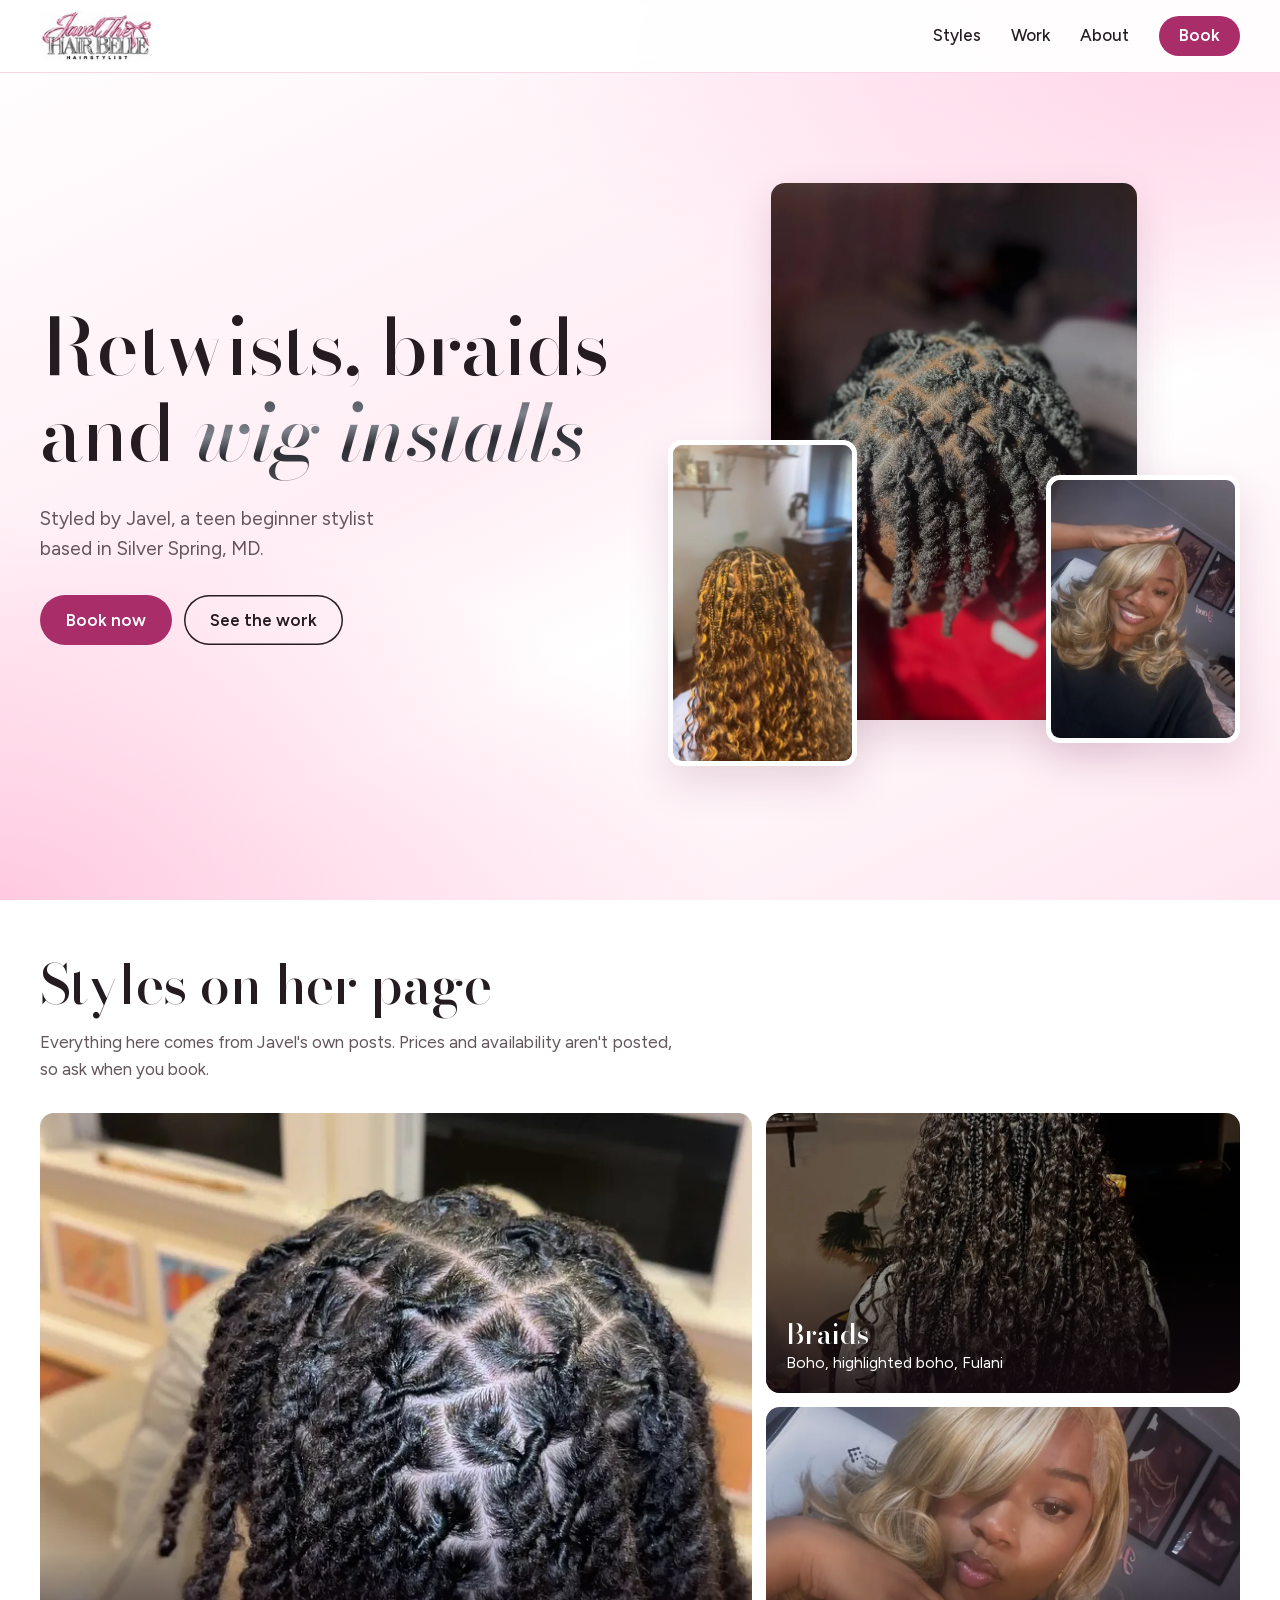
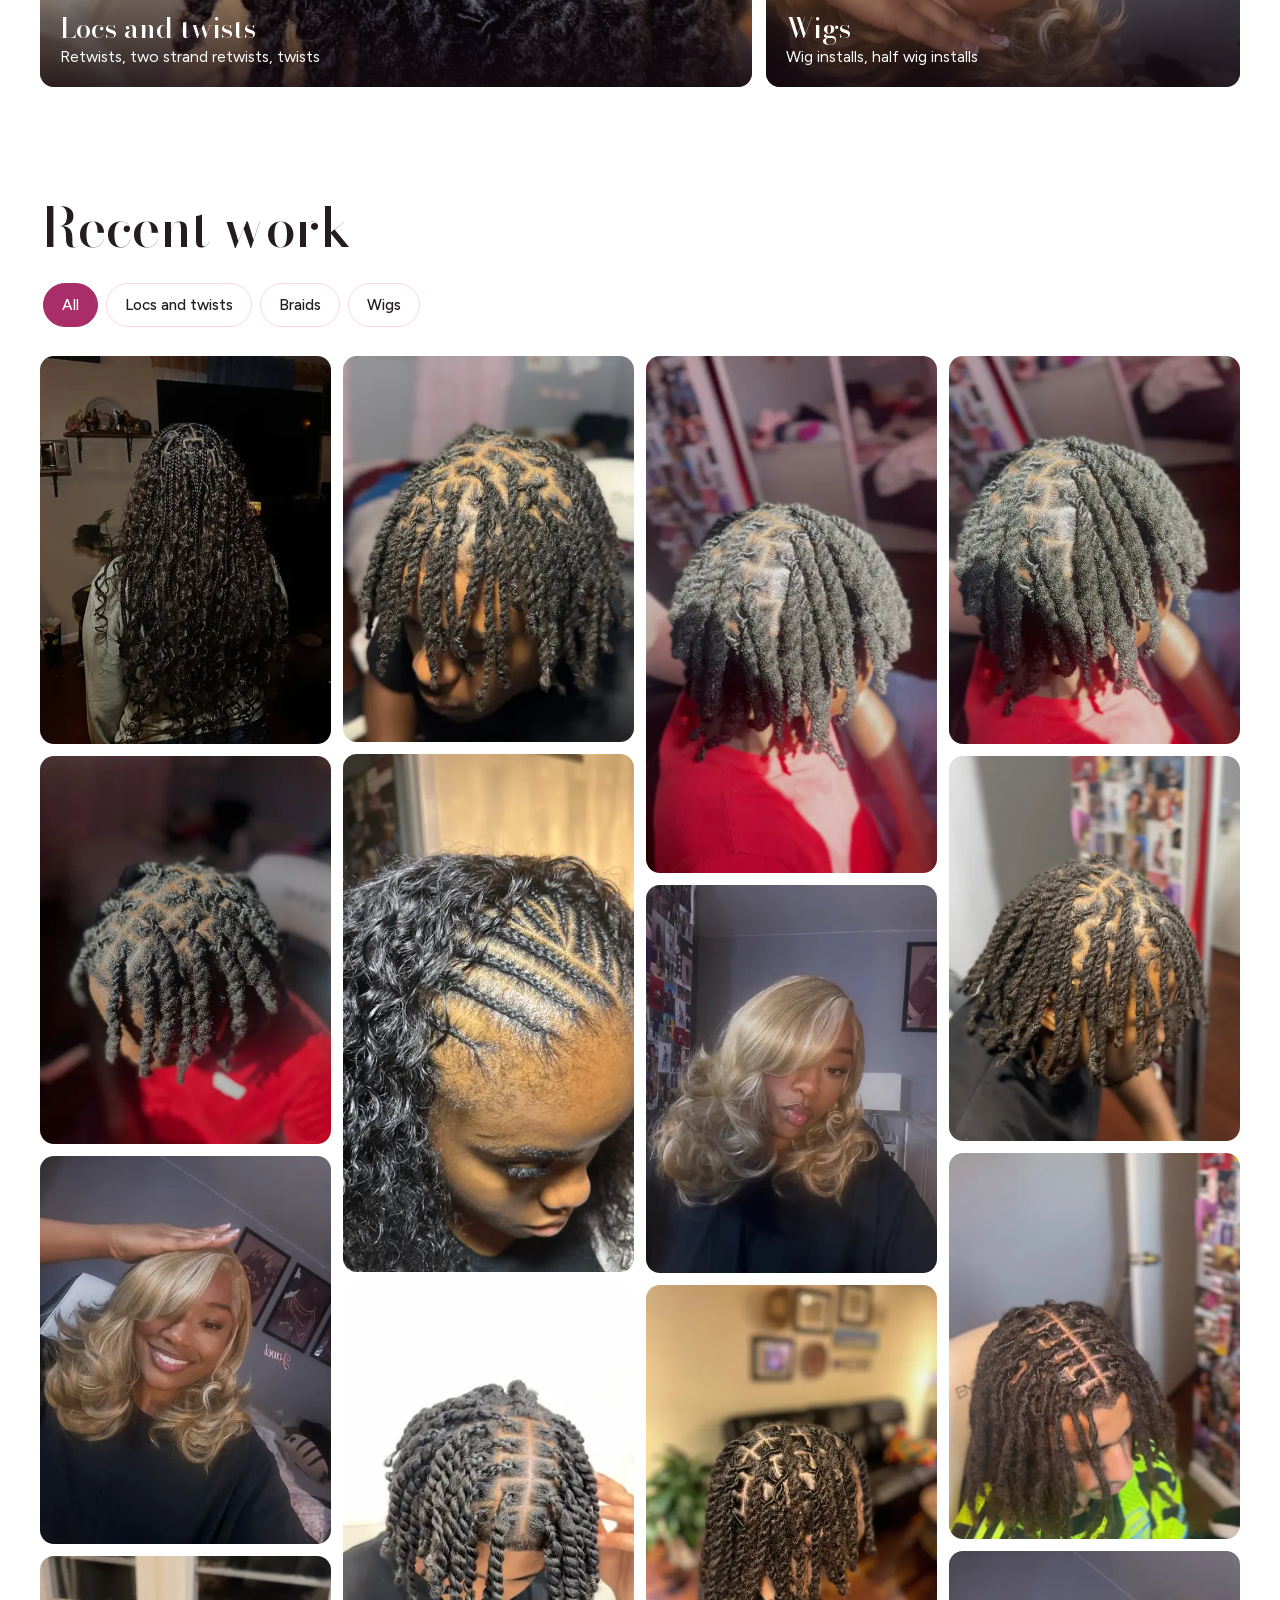
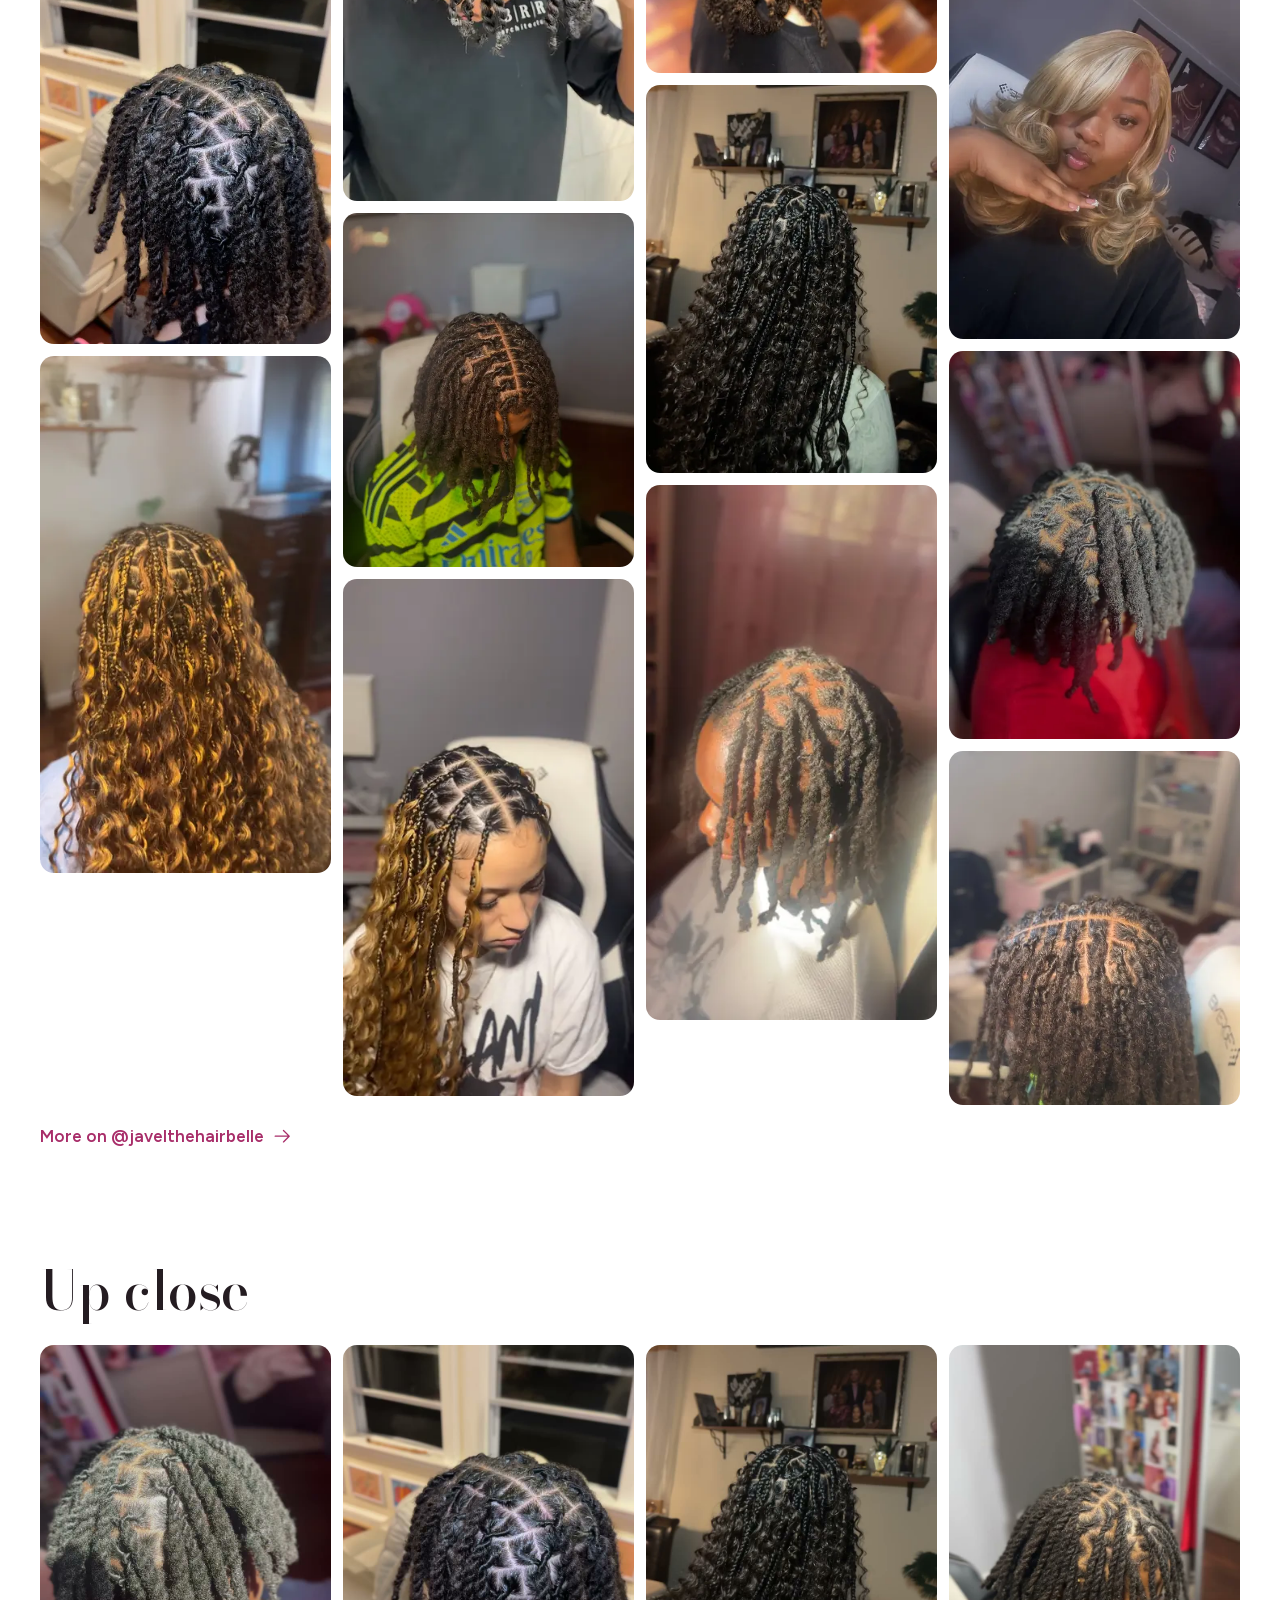
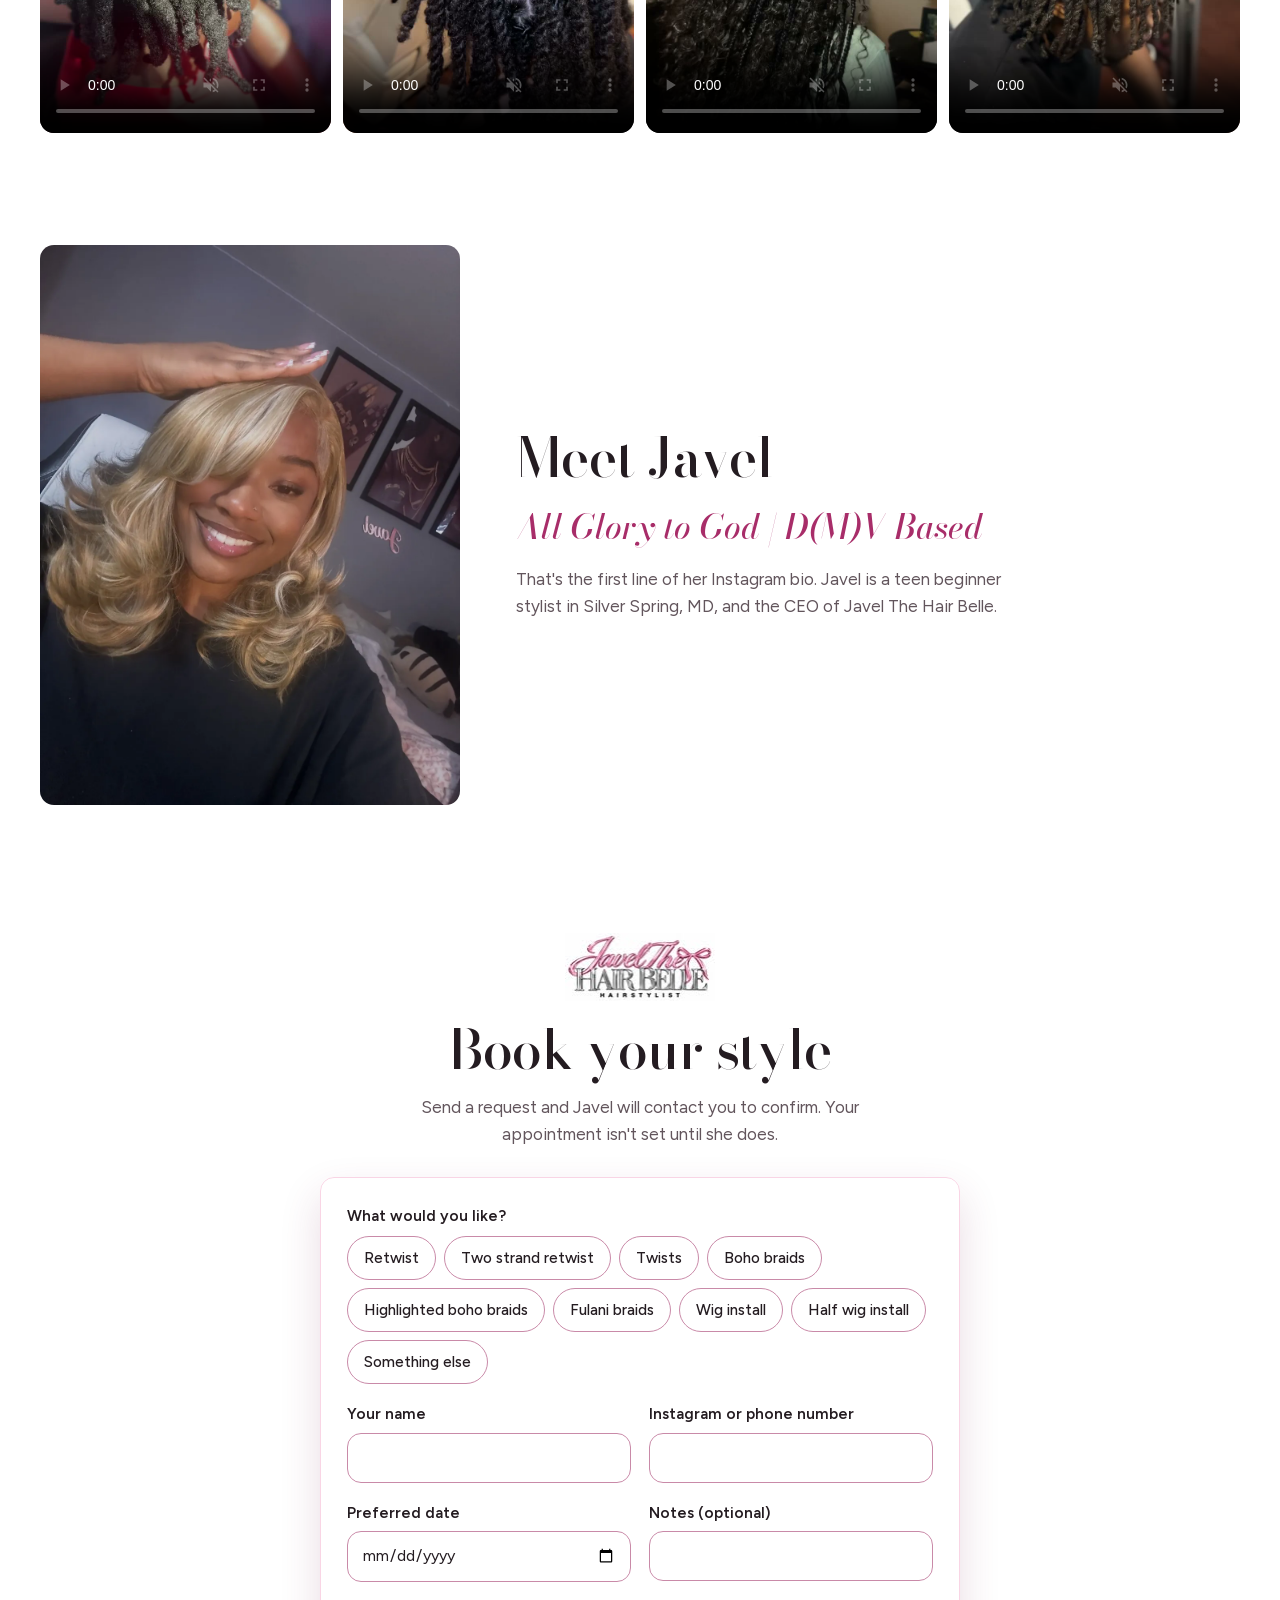
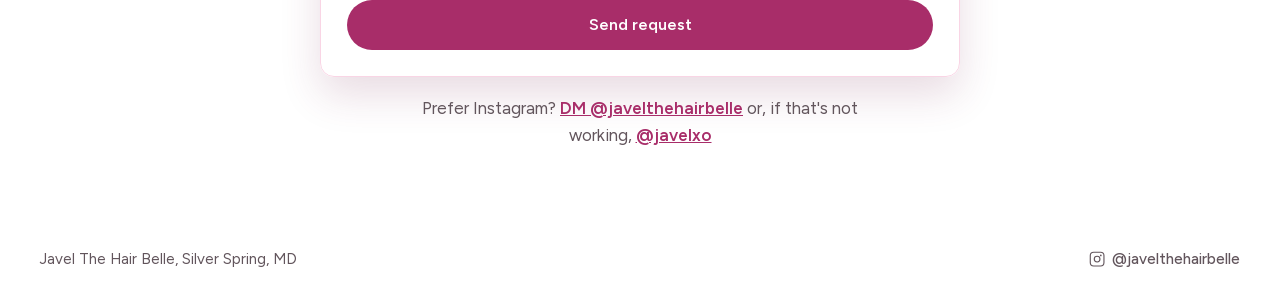
==== commit f4bb7c26: "Add comb-through-logo intro Co-Authored-By: Claude Opus 5.5 <noreply@anthropic.com>" ====
--- a/index.html
+++ b/index.html
@@ -15,10 +15,23 @@
 <link rel="apple-touch-icon" href="assets/brand/icon-180.png">
 <link rel="preload" href="assets/fonts/BodoniModa-normal.woff2" as="font" type="font/woff2" crossorigin>
 <link rel="preload" href="assets/photos/De4iuTrFjDi_i0-lg.webp" as="image">
+<link rel="preload" href="assets/brand/logo-intro.webp" as="image">
 <link rel="stylesheet" href="styles.css">
+<script>try{if(!matchMedia('(prefers-reduced-motion: reduce)').matches&&!sessionStorage.getItem('intro-seen'))document.documentElement.classList.add('play-intro')}catch(e){}</script>
 <script type="application/ld+json">{"@context": "https://schema.org", "@type": "HairSalon", "name": "Javel The Hair Belle", "description": "Hairstylist based in Silver Spring, MD. Retwists, braids and wig installs.", "areaServed": "Silver Spring, MD", "sameAs": ["https://www.instagram.com/javelthehairbelle/"]}</script>
 </head>
 <body>
+<div class="intro">
+  <svg width="0" height="0" aria-hidden="true"><filter id="tangle"><feTurbulence type="fractalNoise" baseFrequency=".018 .05" numOctaves="2" seed="4"/><feDisplacementMap in="SourceGraphic" scale="34" xChannelSelector="R" yChannelSelector="G"/></filter></svg>
+  <div class="intro-stage">
+    <img class="intro-tangled" src="assets/brand/logo-intro.webp" alt="" width="745" height="340">
+    <img class="intro-clean" src="assets/brand/logo-intro.webp" alt="Javel The Hair Belle" width="745" height="340">
+    <span class="intro-shine"></span>
+    <div class="intro-track"><svg class="comb" viewBox="0 0 640 190" aria-hidden="true"><defs><linearGradient id="chrome" x1="0" y1="0" x2="1" y2=".25"><stop offset="0" stop-color="#6f737c"/><stop offset=".3" stop-color="#eef0f3"/><stop offset=".52" stop-color="#8e929b"/><stop offset=".75" stop-color="#f7f8fa"/><stop offset="1" stop-color="#6f737c"/></linearGradient></defs><g fill="url(#chrome)"><rect x="14" y="34" width="8" height="150" rx="4"/><rect x="30" y="34" width="8" height="150" rx="4"/><rect x="46" y="34" width="8" height="150" rx="4"/><rect x="62" y="34" width="8" height="150" rx="4"/><rect x="78" y="34" width="8" height="150" rx="4"/><rect x="94" y="34" width="8" height="150" rx="4"/><rect x="110" y="34" width="8" height="150" rx="4"/><rect x="126" y="34" width="8" height="150" rx="4"/><rect x="142" y="34" width="8" height="150" rx="4"/><rect x="158" y="34" width="8" height="150" rx="4"/><rect x="174" y="34" width="8" height="150" rx="4"/><rect x="190" y="34" width="8" height="150" rx="4"/><rect x="206" y="34" width="8" height="150" rx="4"/><rect x="222" y="34" width="8" height="150" rx="4"/><rect x="238" y="34" width="8" height="150" rx="4"/><rect x="254" y="34" width="8" height="150" rx="4"/><rect x="270" y="34" width="8" height="150" rx="4"/><rect x="286" y="34" width="8" height="150" rx="4"/><rect x="302" y="34" width="8" height="150" rx="4"/><rect x="318" y="34" width="8" height="150" rx="4"/><rect x="334" y="34" width="8" height="150" rx="4"/><rect x="350" y="34" width="8" height="150" rx="4"/><rect x="366" y="34" width="8" height="150" rx="4"/><rect x="382" y="34" width="8" height="150" rx="4"/><rect x="398" y="34" width="8" height="150" rx="4"/><rect x="414" y="34" width="8" height="150" rx="4"/><rect x="430" y="34" width="8" height="150" rx="4"/><rect x="446" y="34" width="8" height="150" rx="4"/><rect x="462" y="34" width="8" height="150" rx="4"/><rect x="478" y="34" width="8" height="150" rx="4"/><rect x="494" y="34" width="8" height="150" rx="4"/><rect x="510" y="34" width="8" height="150" rx="4"/><rect x="526" y="34" width="8" height="150" rx="4"/><rect x="542" y="34" width="8" height="150" rx="4"/><rect x="558" y="34" width="8" height="150" rx="4"/><rect x="574" y="34" width="8" height="150" rx="4"/><rect x="590" y="34" width="8" height="150" rx="4"/><rect x="606" y="34" width="8" height="150" rx="4"/><rect x="622" y="34" width="8" height="150" rx="4"/><rect width="640" height="52" rx="24"/></g><rect x="20" y="20" width="600" height="6" rx="3" fill="#e58db5"/></svg></div>
+  </div>
+  <button class="intro-skip" type="button">Skip intro</button>
+</div>
+
 <a class="skip" href="#main">Skip to content</a>
 
 <header class="top">
--- a/styles.css
+++ b/styles.css
@@ -208,3 +208,21 @@
   .book-form { grid-template-columns: 1fr; padding: 20px 16px; }
   .box img { max-height: calc(100dvh - 210px); }
 }
+
+/* Intro: a chrome comb runs down the logo, turning the tangled copy into the clean one. */
+.intro { display: none; }
+.play-intro .intro { display: grid; place-items: center; position: fixed; inset: 0; z-index: 40; background: var(--blend), #fff; animation: intro-out .6s var(--ease) 2.25s forwards; cursor: pointer; }
+.intro-stage { position: relative; width: min(78vw, 560px); aspect-ratio: 745 / 340; animation: intro-pop .5s var(--ease) both; }
+.intro-stage img { position: absolute; inset: 0; width: 100%; height: 100%; mix-blend-mode: multiply; }
+.intro-tangled { filter: url(#tangle); opacity: .75; animation: intro-hide .3s linear 1.45s forwards; }
+.intro-clean { clip-path: inset(0 0 100% 0); animation: intro-reveal 1.15s cubic-bezier(.45, 0, .3, 1) .4s forwards; }
+.intro-track { position: absolute; inset: 0; animation: intro-comb 1.15s cubic-bezier(.45, 0, .3, 1) .4s forwards, intro-hide .25s linear 1.5s forwards; pointer-events: none; }
+.comb { position: absolute; left: -7%; width: 114%; bottom: 100%; height: auto; filter: drop-shadow(0 8px 12px rgb(120 40 80 / .28)); }
+.intro-shine { position: absolute; inset: 0; background: linear-gradient(105deg, transparent 38%, rgb(255 255 255 / .85) 50%, transparent 62%); background-size: 260% 100%; background-position: 130% 0; opacity: 0; animation: intro-shine .6s ease-out 1.55s forwards; pointer-events: none; }
+.intro-skip { position: absolute; bottom: calc(24px + env(safe-area-inset-bottom)); left: 50%; transform: translateX(-50%); min-height: 44px; padding: 0 18px; border: 0; border-radius: 999px; background: rgb(255 255 255 / .75); color: var(--text); font: 500 .94rem Figtree, sans-serif; cursor: pointer; }
+@keyframes intro-pop { from { opacity: 0; transform: scale(.96); } }
+@keyframes intro-reveal { to { clip-path: inset(0 0 0 0); } }
+@keyframes intro-comb { 0% { transform: translateY(-4%); } 100% { transform: translateY(100%); } }
+@keyframes intro-hide { to { opacity: 0; } }
+@keyframes intro-shine { 0% { opacity: 1; background-position: 130% 0; } 100% { opacity: 1; background-position: -30% 0; } }
+@keyframes intro-out { to { opacity: 0; visibility: hidden; } }
